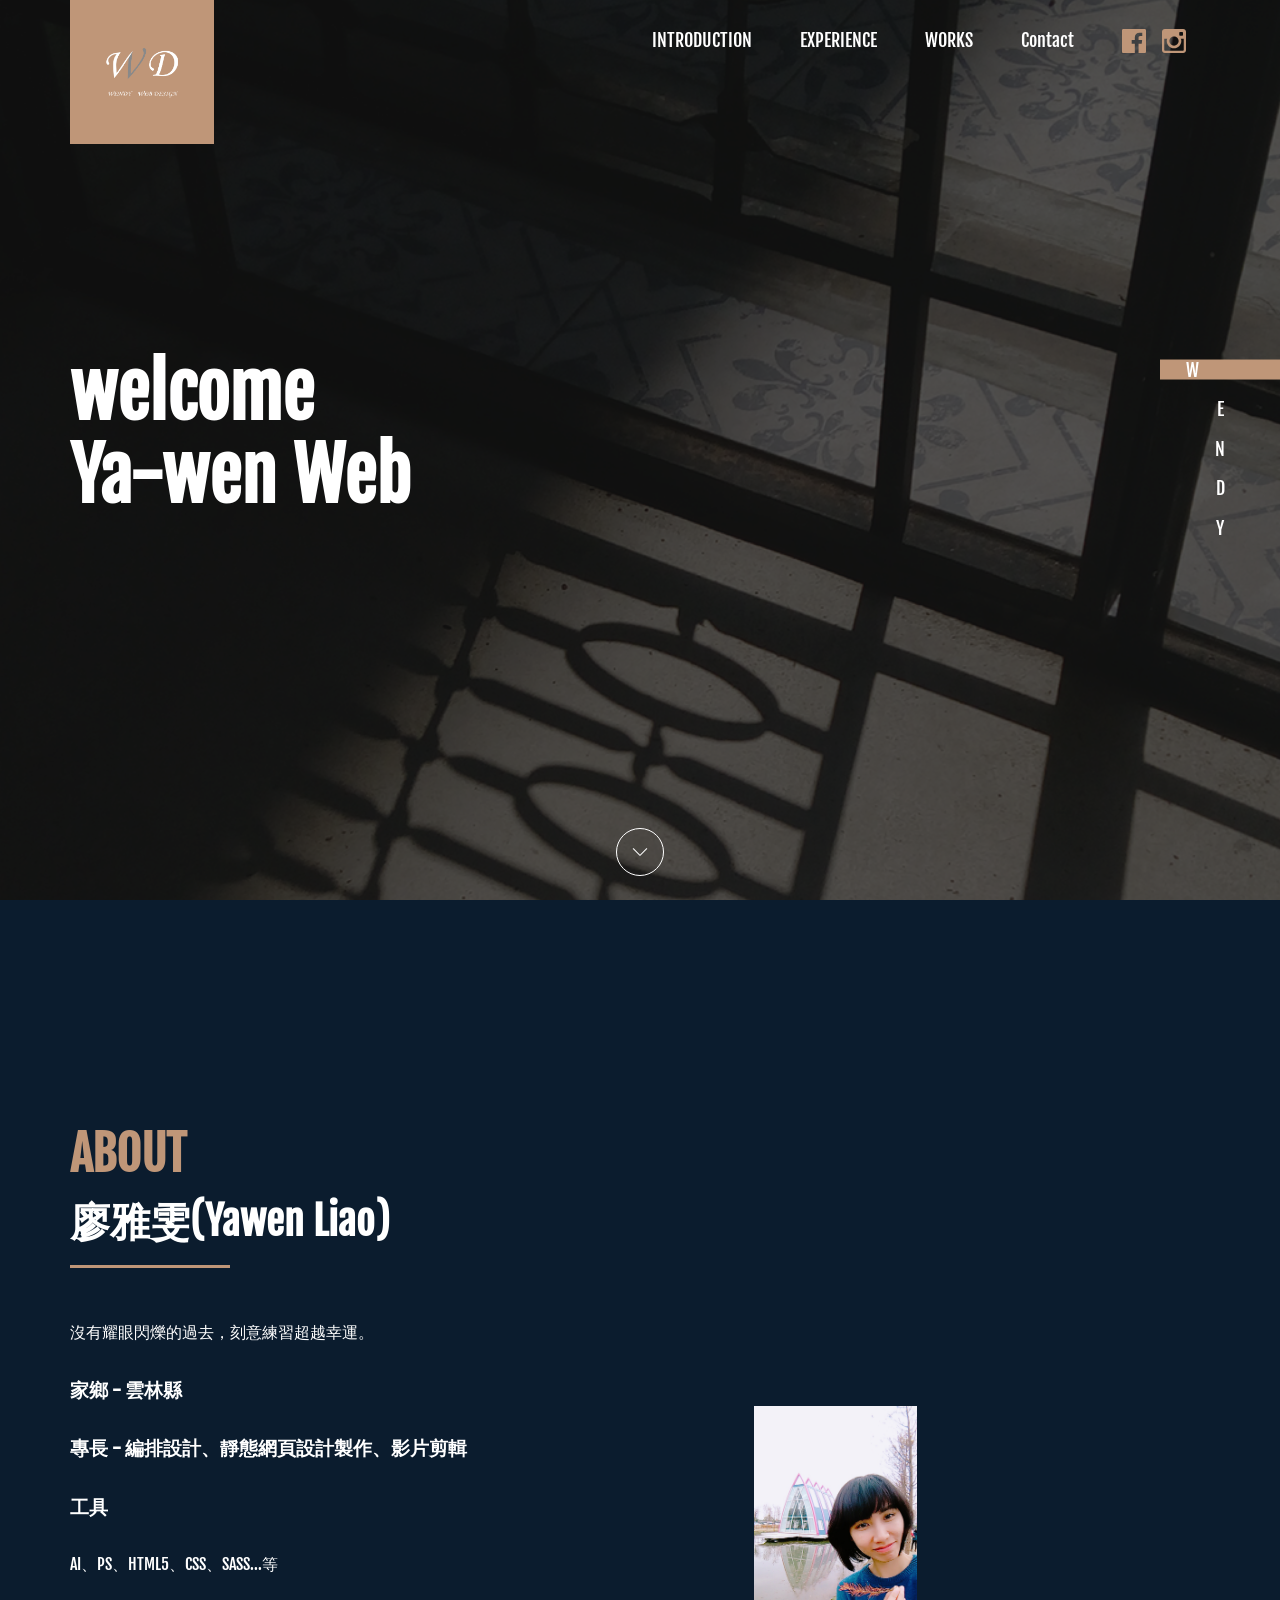
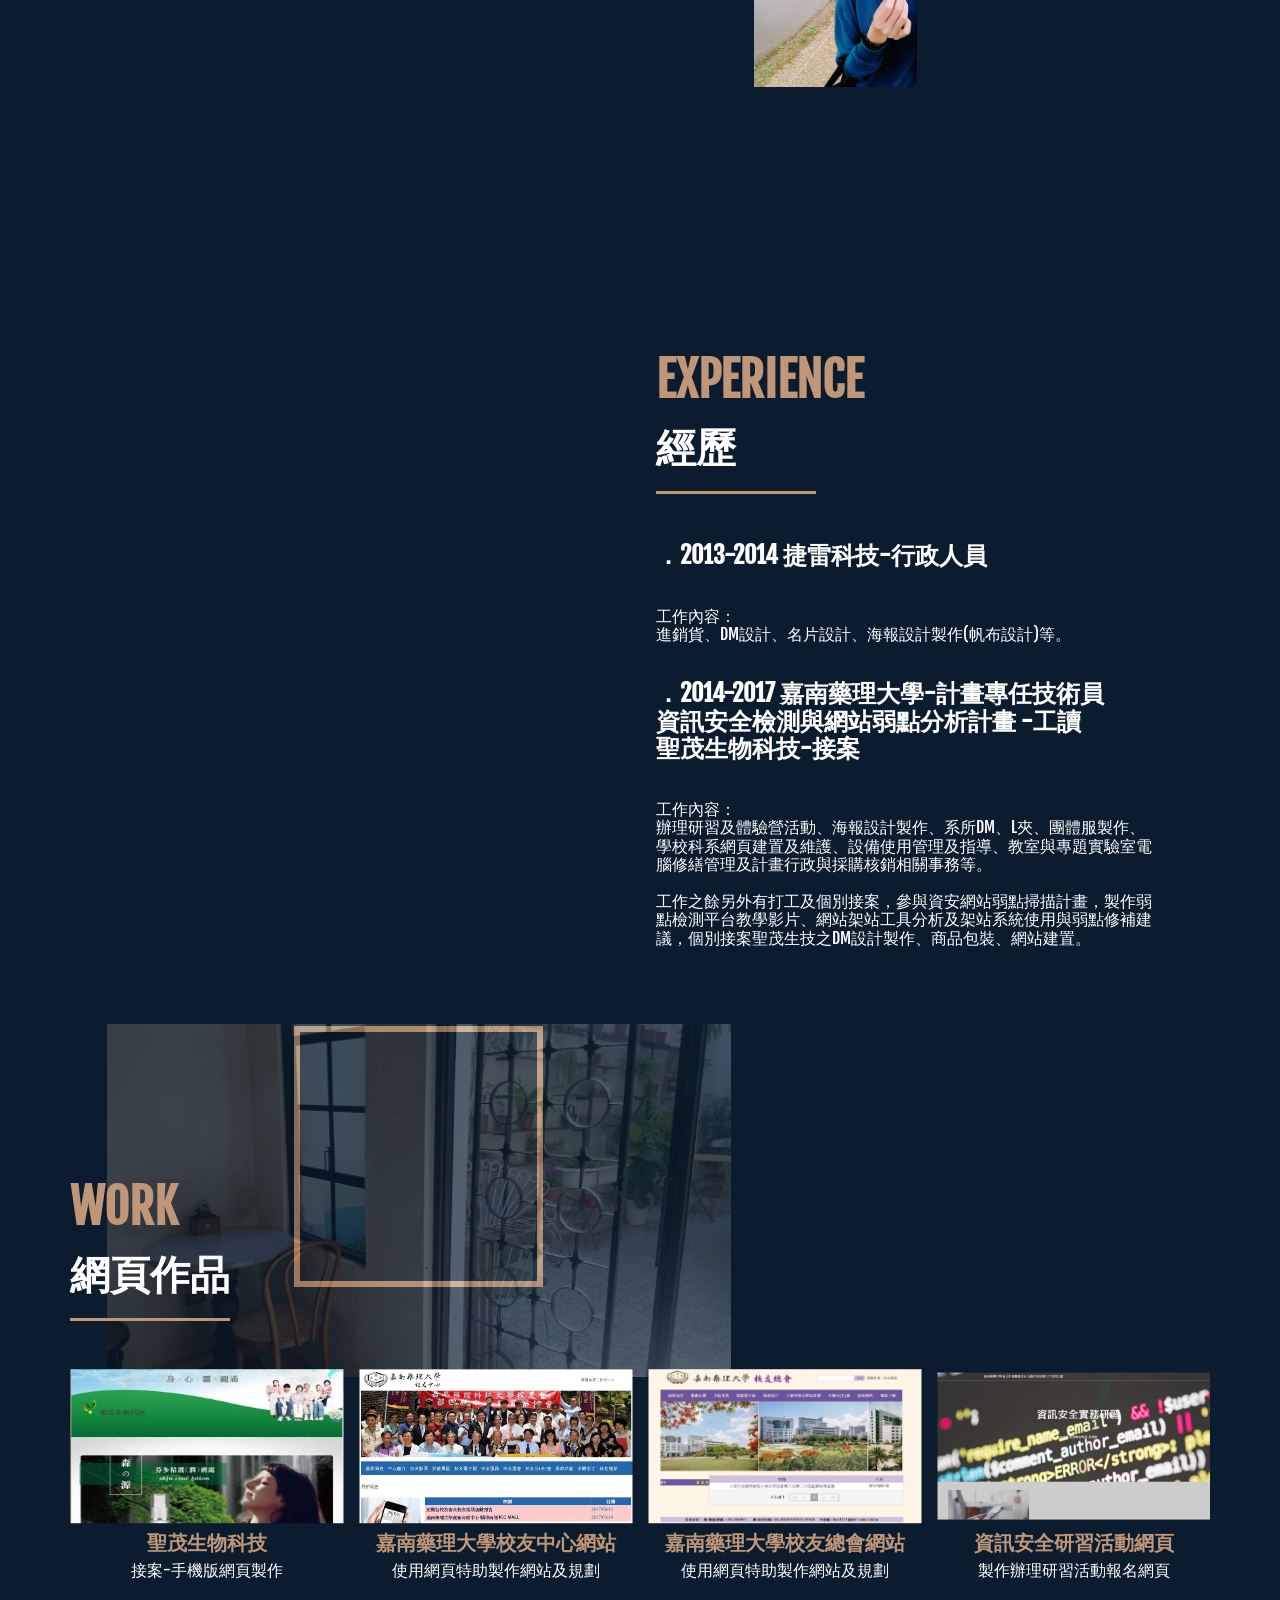
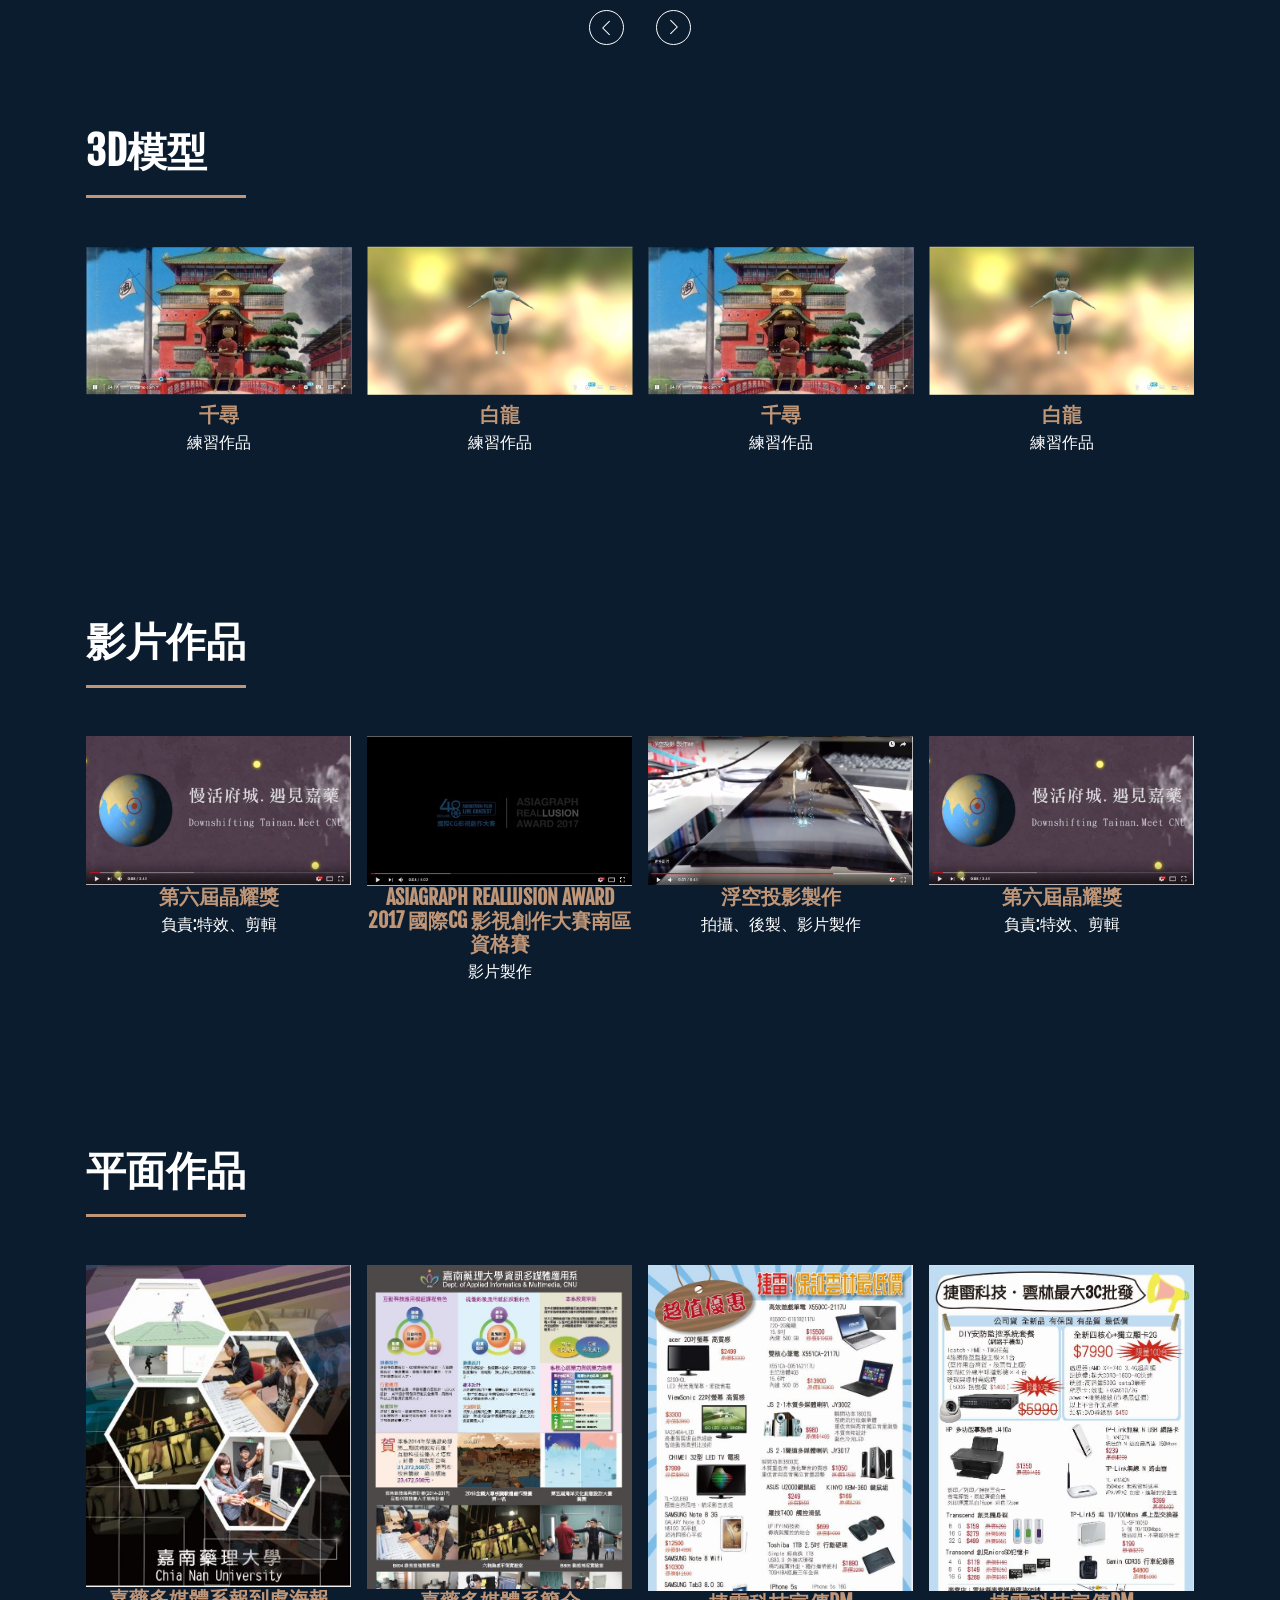
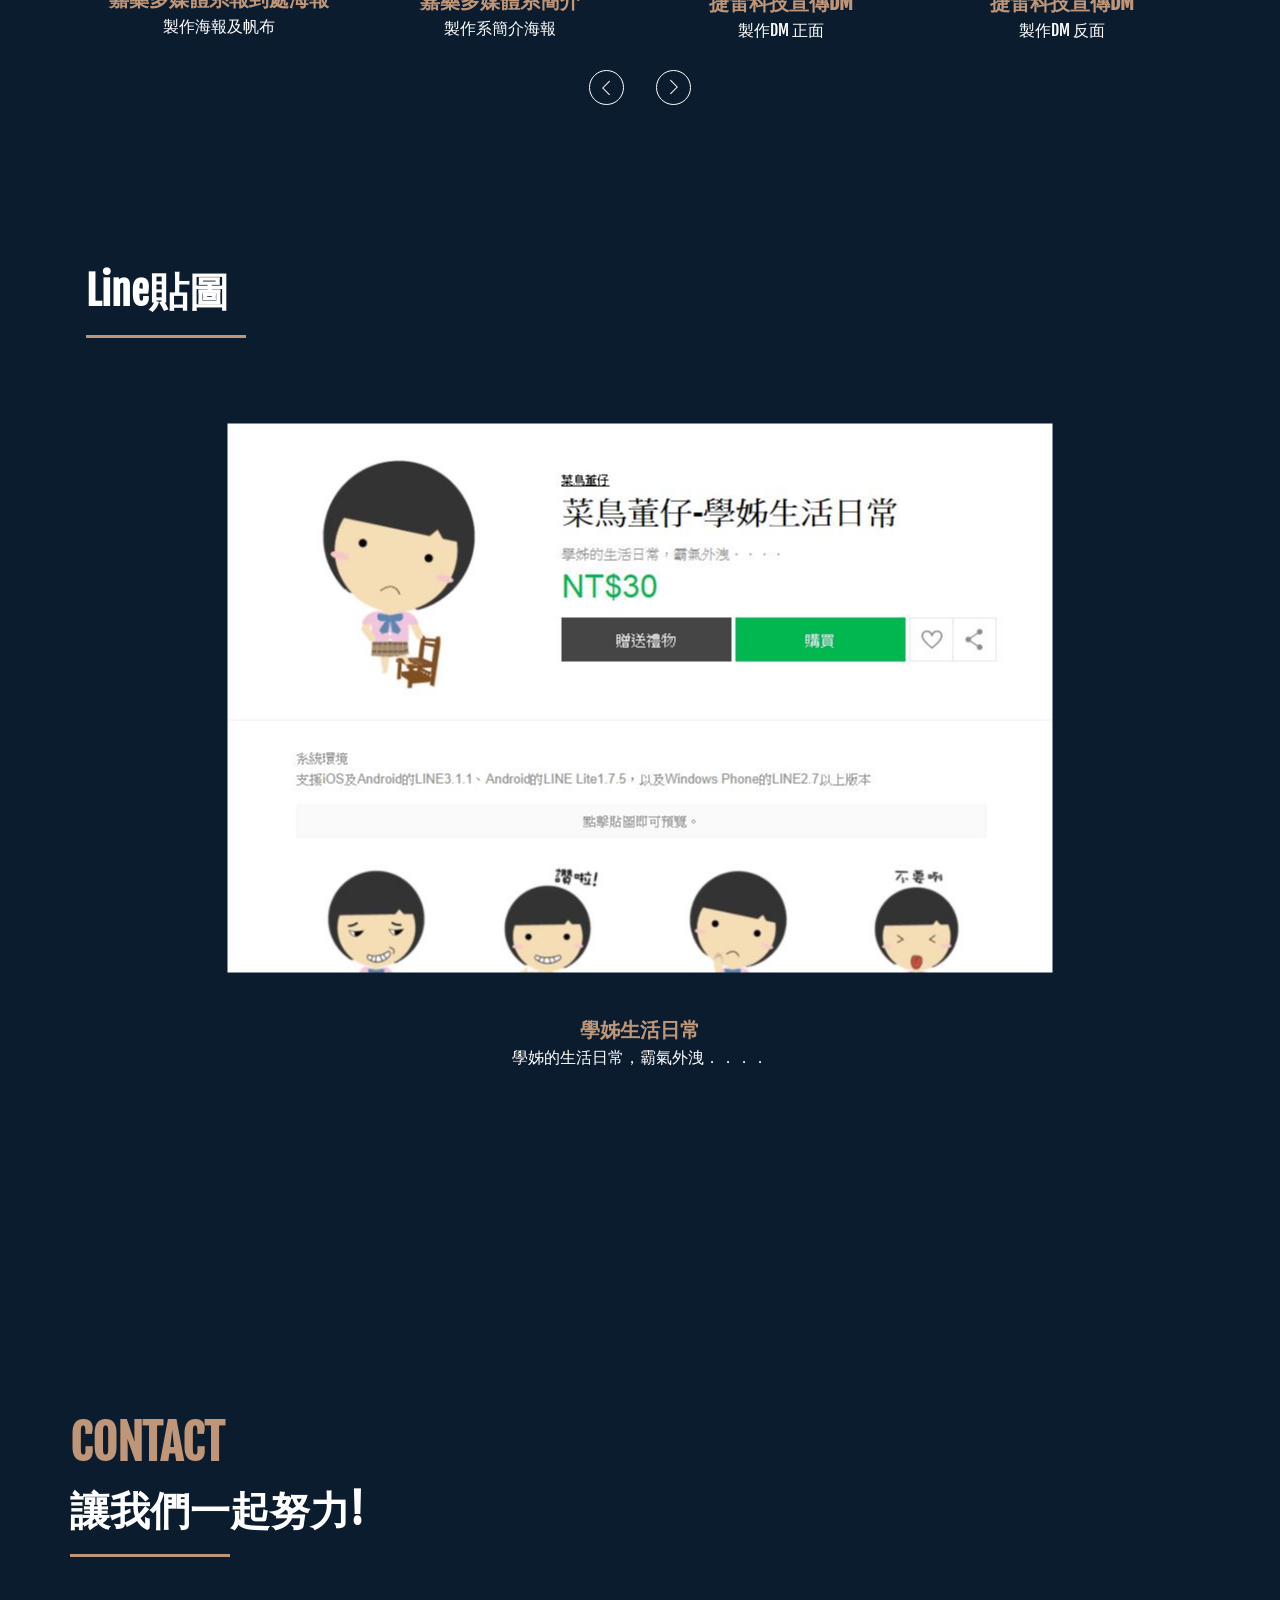
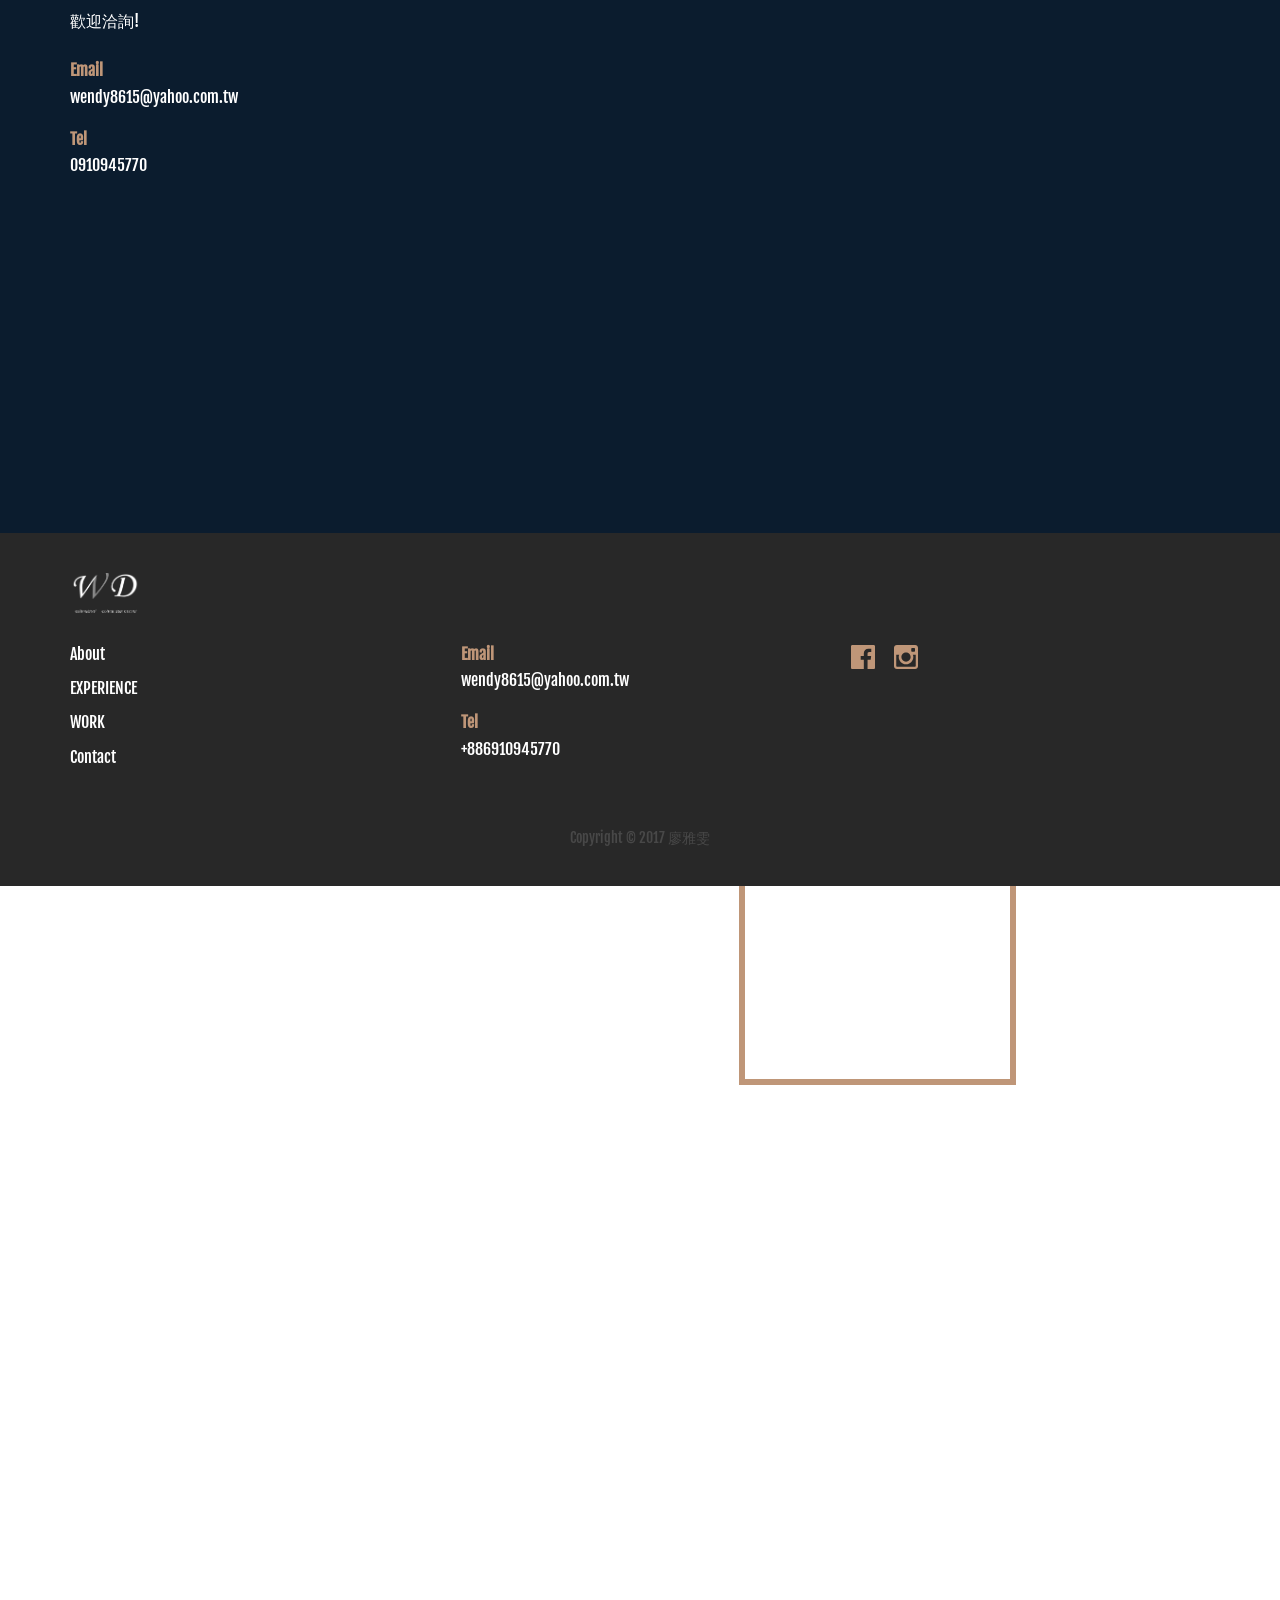
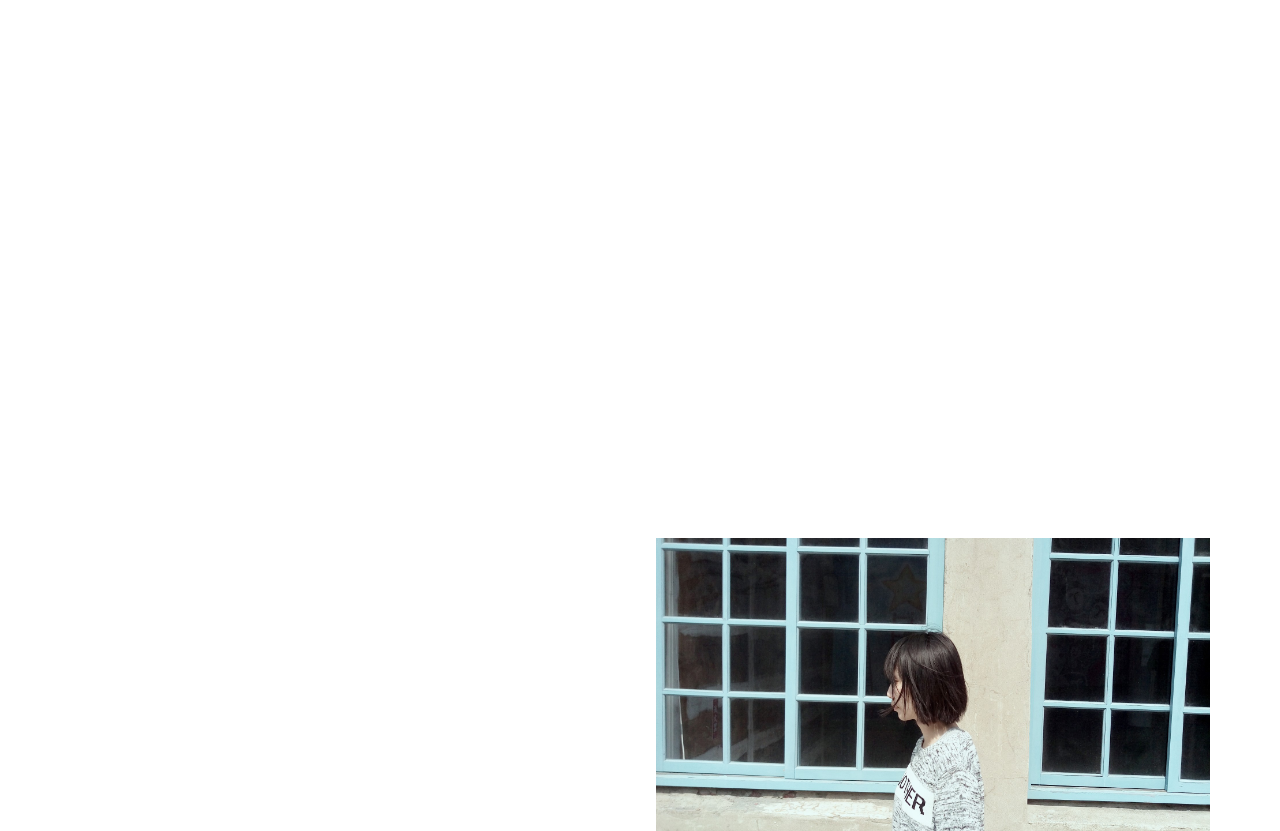
==== index.html @ ed06795f "index video update index video update" ====
<!DOCTYPE html>
<html lang="en">
<head>
	<title>廖雅雯 yawen liao WEB</title>
	<meta charset="UTF-8">
	
	<meta name="viewport" content="width=device-width,initial-scale=1.0">
	<link rel="stylesheet" href="css/reset.css">
	<link rel="stylesheet" href="css/layout.css">
	<link rel="stylesheet" href="css/jquery.fullpage.css">
	<link rel="stylesheet" href="css/OwlCarousel2-2.2.1/owl.carousel.css">
	<link rel="stylesheet" href="css/fancybox-master/jquery.fancybox.css">
	<link rel="stylesheet" href="css/style.css">
</head>
<body>
	<div class="wrapper">
	<!--Header-->
	<header class="header js-header">
		<div class="container">
			<div class="navbar navbar-collapse u-clearfix">
				<a href="#firstPage" class="navbar-logo u-clearfix"></a>
				<a href="#overlay" class="menu-toggle">
					<span></span>
					<span></span>
					<span></span>
				</a>
				<div id="overlay" class="nav navbar-nav popup-nav u-clearfix">
				<ul class="menu nav-menu">
					<li><a href="#secondPage" class="menu-item">INTRODUCTION</a></li>
					<li><a href="#thirdPage" class="menu-item">EXPERIENCE</a></li>
					<li><a href="#4thpage" class="menu-item">WORKS</a></li>
					<li><a href="#5thpage" class="menu-item">Contact</a></li>
				</ul>
				<div class="nav-icon-group">
					<a href="https://www.facebook.com/Designers1991/" class="icon-btn">
						<i class="icon icon-fb"></i>
					</a
					><a href="https://www.instagram.com/yawen.1991/" class="icon-btn">
						<i class="icon icon-ig"></i>
					</a>
				</div>
				<a href="#!"" class="popup-close">
					<span></span>
					<span></span>
				</a>
			</div>
		</div>
			
			
		</div>
	</header>
	<!--End Header-->
		<div id="fullpage">
		<!--hero-->
			<div class="section hero hero-bg-covered" data-anchor="firstPage">
				<div class="section-inner">
					<div class="container">
						<div class="rellax" data-rellax-speed="-4">
						<h1 class="heading">welcome<br>Ya-wen Web</h1>
					</div>
				</div>
			</div>
				
				<a href="#secondPage" class="scrolldown-btn"></a>
		</div>
		<!--End-->
		<!--about-->
			<div class="section" data-anchor="
			secondPage">
			<div class="section-inner">
				<div class="container">
					<div class="row">
						<div class="col-sm-5">
							<div class="info">
								<h2 class="info-title">ABOUT</h2>
								<h3 class="info-subtitle">廖雅雯(Yawen Liao)</h3>
								<p class="info-text">沒有耀眼閃爍的過去，刻意練習超越幸運。 <br><br>
								<h3>家鄉 - 雲林縣</h3>
								<br><br>


<h3>專長 - 編排設計、靜態網頁設計製作、影片剪輯</h3><br>
<br>

<h3>工具</h3><br><br>
AI、PS、HTML5、CSS、SASS...等						
</p>

							</div>

						</div>
						<div class="col-xs-5 col-xs-push-4 col-sm-2 col-sm-push-2">
							<div class="parallax-container parallax-container-about">
								<div class="frame">
									<div class="frame-inner rellax" data-rellax-speed="4">
										
									</div>
									
								</div>
							<img class="image rellax " data-rellax-speed="2" src="img/about.png" alt="">
							</div>
						</div>
					</div>
					
				</div>
			</div>
			</div>
		<!--End-->
		<!--service-->
			<div class="section" data-anchor="thirdPage">
			<div class="section-inner">
				<div class="container-fluid">
					<div class="row">
						<div class="col-sm-5 col-sm-push-6">
							<div class="info">
								<h2 class="info-title">EXPERIENCE</h2>
								<h2 class="info-subtitle">經歷</h2>
								<p class="info-text">
								<h2>．2013-2014 捷雷科技-行政人員</h2>
								<br>
								<br>
								工作內容：<br>
進銷貨、DM設計、名片設計、海報設計製作(帆布設計)等。
								<br>
								<br>
								<br>
								<h2>．2014-2017 嘉南藥理大學-計畫專任技術員<br>
資訊安全檢測與網站弱點分析計畫
-工讀<br>
聖茂生物科技-接案</h2>

<br>
<br>
工作內容：<br>
辦理研習及體驗營活動、海報設計製作、系所DM、L夾、團體服製作、學校科系網頁建置及維護、設備使用管理及指導、教室與專題實驗室電腦修繕管理及計畫行政與採購核銷相關事務等。<br>
<br>
工作之餘另外有打工及個別接案，參與資安網站弱點掃描計畫，製作弱點檢測平台教學影片、網站架站工具分析及架站系統使用與弱點修補建議，個別接案聖茂生技之DM設計製作、商品包裝、網站建置。
</p>
								
							</div>
						</div>
						<div class="col-sm-6 col-sm-pull-4">
							<div class="parallax-container parallax-container-service">
								<div class="frame">
								<div class="frame-inner rellax" data-rellax-speed="3">
									
								</div>
								</div>
							<img class="image rellax " data-rellax-speed="6" src="img/service.png" alt="">
							</div>
							
						</div>
					</div>
				</div>
			</div>
			</div>
			<!--End-->
			<!--WORK-->
			<div class="section" data-anchor="4thpage">
				<div class="section-inner">
					<div class="container">

						<div class="info">
							<h2 class="info-title">WORK</h2>
							<h3 class="info-subtitle">網頁作品</h3>
						</div>
						<div class="thumbnails owl-carousel">
							<div class="thumbnail">
								<a href="http://www.ztv.tw/">
								<div class="imgbox thumbnail-imgbox">
									<img class="image" src="img/shop001.png" alt="">
								</div>
								</a>
									<h5 class="thumbnail-title">聖茂生物科技</h5>
								
								
								<p class="thumbnail-text">接案-手機版網頁製作</p>
							</div>
							<div class="thumbnail">
								<a href="http://www.alumnicenter.cnu.edu.tw/">
								<div class="imgbox thumbnail-imgbox">
									<img class="image" src="img/shop002.png" alt="">
								</div>
								</a>
									<h5 class="thumbnail-title">嘉南藥理大學校友中心網站</h5>
								
								<p class="thumbnail-text">使用網頁特助製作網站及規劃</p>
							</div>
							<div class="thumbnail">
								<a href="http://www.cac.cnu.edu.tw/">
								<div class="imgbox thumbnail-imgbox">
									<img class="image" src="img/shop003.png" alt="">
								</div>
								</a>
									<h5 class="thumbnail-title">嘉南藥理大學校友總會網站</h5>
								
								<p class="thumbnail-text">使用網頁特助製作網站及規劃</p>
							</div>
							<div class="thumbnail">
								<a href="https://wendy8615.github.io/safety09/">
								<div class="imgbox thumbnail-imgbox">
									<img class="image" src="img/shop004.png" alt="">
								</div>
								</a>
									<h5 class="thumbnail-title">資訊安全研習活動網頁</h5>
								
								<p class="thumbnail-text">製作辦理研習活動報名網頁</p>
							</div>
							<div class="thumbnail">
								<a href="https://wendy8615.github.io/ebook/">
								<div class="imgbox thumbnail-imgbox">
									<img class="image" src="img/shop005.png" alt="">
								</div>
								</a>
									<h5 class="thumbnail-title">電子書研習活動網頁</h5>
								
								<p class="thumbnail-text">製作辦理研習活動報名網頁 </p>
							</div>
							<div class="thumbnail">
								<a href="ig.html">
								<div class="imgbox thumbnail-imgbox">
									<img class="image" src="img/shop006.png" alt="">
								</div>
								</a>
									<h5 class="thumbnail-title">使用CSS練習動畫效果</h5>
								
								<p class="thumbnail-text">看教學及練習CSS</p>
							</div>
							<div class="thumbnail">
								<a href="ewavs/index.html">
								<div class="imgbox thumbnail-imgbox">
									<img class="image" src="img/shop007.png" alt="">
								</div>
								</a>
									<h5 class="thumbnail-title">弱點平台網頁製作</h5>
								
								<p class="thumbnail-text">未使用</p>
							</div>
							<div class="thumbnail">
								<a href="m.html">
								<div class="imgbox thumbnail-imgbox">
									<img class="image" src="img/shop008.png" alt="">
								</div>
								</a>
									<h5 class="thumbnail-title">使用CSS練習動畫效果-摩天輪</h5>
								
								<p class="thumbnail-text">使用CSS練習網頁特效</p>
							</div>
							<div class="thumbnail">
								<a href="Beer.html">
								<div class="imgbox thumbnail-imgbox">
									<img class="image" src="img/shop009.png" alt="">
								</div>
								</a>
									<h5 class="thumbnail-title">使用CSS練習動畫效果-Beer</h5>
								
								<p class="thumbnail-text">使用CSS練習網頁特效</p>
							</div>
						</div>
        			
    	
        <!-- 3D- -->
        		<div class="section-inner">
					<div class="container">

						<div class="info">
							
							<h3 class="info-subtitle">3D模型</h3>
						</div>
						<div class="thumbnails owl-carousel">
							<div class="thumbnail">
								<a data-fancybox data-type="iframe" class="fancybox" href="https://sketchfab.com/models/06f7ac7bbe6541639fe05b90c03ef468/embed">
								<div class="imgbox thumbnail-imgbox">
									<img class="image" src="img/3d001.png" alt="">
								</div>
								</a>
									<h5 class="thumbnail-title">千尋</h5>
								
								
								<p class="thumbnail-text">練習作品</p>
							</div>
							<div class="thumbnail">
								<a data-fancybox data-type="iframe" class="fancybox" href="https://sketchfab.com/models/a080383955aa40cea83f3c70e932a242/embed">
								<div class="imgbox thumbnail-imgbox">
									<img class="image" src="img/3d002.png" alt="">
								</div>
								</a>
									<h5 class="thumbnail-title">白龍</h5>
								
								<p class="thumbnail-text">練習作品</p>
							</div>
							
	
						</div>
       
	        		</div>	
	        	</div>
        	<!-- 影片作品- -->
        		<div class="section-inner">
					<div class="container">

						<div class="info">
							
							<h3 class="info-subtitle">影片作品</h3>
						</div>
						<div class="thumbnails owl-carousel">
							<div class="thumbnail">
								
								<a data-fancybox data-type="iframe" class="fancybox" href="https://www.youtube.com/embed/nZk66R0YNC4">
									<img class="image" src="img/video001.png" alt="">
								</a>
									<h5 class="thumbnail-title">第六屆晶耀獎</h5>
								
								
								<p class="thumbnail-text">負責:特效、剪輯
								</p>
							</div>
							<div class="thumbnail">
								<a data-fancybox data-type="iframe" class="fancybox" href="https://www.youtube.com/embed/mDqLO9n1PLo">
									<img class="image" src="img/video002.png" alt="">
								</a>
									
								<h5 class="thumbnail-title">ASIAGRAPH REALLUSION AWARD 2017 國際CG 影視創作大賽南區資格賽</h5>
								
								
								<p class="thumbnail-text">影片製作
								</p>
							</div>
							<div class="thumbnail">
								<a data-fancybox data-type="iframe" class="fancybox" href="https://www.youtube.com/embed/WygZWryopqE">
									<img class="image" src="img/video003.png" alt="">
								</a>
									
								<h5 class="thumbnail-title">浮空投影製作</h5>
								
								
								<p class="thumbnail-text">拍攝、後製、影片製作
								</p>
							</div>
	
						</div>
       
        			</div>	
        		</div>
        	<!--平面作品-->
        	<div class="section-inner">
					<div class="container">

						<div class="info">
							
							<h3 class="info-subtitle">平面作品</h3>
						</div>
						<div class="thumbnails owl-carousel">
							<div class="thumbnail">
								<a href="img/DS/面試.jpg" data-fancybox="group1" class="gallery__item">
									<img class="image" src="img/DS/面試s.jpg" alt="">
								</a>
									<h5 class="thumbnail-title">嘉藥多媒體系報到處海報</h5>
								
								
								<p class="thumbnail-text">製作海報及帆布</p>
							</div>
							<div class="thumbnail">
								<a href="img/DS/系簡介.jpg" data-fancybox="group1" class="gallery__item">
									<img class="image" src="img/DS/post2D.jpg" alt="">
								</a>
									<h5 class="thumbnail-title">嘉藥多媒體系簡介</h5>
								
								
								<p class="thumbnail-text">製作系簡介海報</p>
							</div>
							<div class="thumbnail">
								<a href="img/DS/dm_0_Frame-01-01-01-01-01-01-01.jpg" data-fancybox="group1" class="gallery__item">
									<img class="image" src="img/DS/jldm1.jpg" alt="">
								</a>
									<h5 class="thumbnail-title">捷雷科技宣傳DM</h5>
								
								
								<p class="thumbnail-text">製作DM 正面</p>
							</div>
							<div class="thumbnail">
								<a href="img/DS/dm_b_Frame222-01-01-01.jpg" data-fancybox="group1" class="gallery__item">
									<img class="image" src="img/DS/jldm2.jpg" alt="">
								</a>
									<h5 class="thumbnail-title">捷雷科技宣傳DM</h5>
								
								
								<p class="thumbnail-text">製作DM 反面</p>
							</div>
							<div class="thumbnail">
								<a href="img/DS/平面2D.jpg" data-fancybox="group1" class="gallery__item">
									<img class="image" src="img/DS/平面.jpg" alt="">
								</a>
									<h5 class="thumbnail-title">台南在嘉藥</h5>
								
								
								<p class="thumbnail-text">製作海報</p>
							</div>
							
						</div>
        
        			</div>	
        	</div>
        	<!--line貼圖-->
        	<div class="section-inner">
					<div class="container">

						<div class="info">
							
							<h3 class="info-subtitle">Line貼圖</h3>
						</div>
						<div class="thumbnail">
								<a href="https://store.line.me/stickershop/product/1571921/zh-Hant">
								<div class="imgbox thumbnail-imgbox">
									<img class="image" src="img/line001.jpg" alt="" >
								</div>
								</a>
									<h5 class="thumbnail-title">學姊生活日常</h5>
								
								<p class="thumbnail-text">學姊的生活日常，霸氣外洩．．．．</p>
						</div>
						
					</div>		
        	</div>
        </div>
        </div>	
        </div>
		<!--End-->
		<!--contact-->
			<div class="section" data-anchor="5thpage">
			<div class="section-inner">
				<div class="container">
					<div class="row">
						<div class="col-sm-6">
							<div class="info">
							<h2 class="info-title">CONTACT</h2>
							<h3 class="info-subtitle">讓我們一起努力!</h3>
							<p class="info-text">
								歡迎洽詢!
							</p>

							</div>
							<div class="contact">
								<div class="contact-item">
									<h5 class="contact-label">Email</h5>
									<a href="#" class="contact-link">wendy8615@yahoo.com.tw</a>
								</div>
								<div class="contact-item">
									<h5 class="contact-label">Tel</h5>
									<a href="#" class="contact-link">0910945770</a>
								</div>
								
							</div>
						
						</div>
						<div class="col-sm-6">
							<div class="parallax-container parallax-container-contact">
								<div class="frame">
								<div class="frame-inner rellax" data-rellax-speed="2">
									
								</div>
								</div>
							<img class="image rellax " data-rellax-speed="7" src="img/contact.png" alt="" >
							</div>
						</div>
					</div>
				</div>
			</div>

			</div>
		<!--End-->
		<!--footer-->
		<div class="section fp-auto-height">
			<div class="footer">
				<div class="container">
					<a href="#" class="footer-logo"></a>
					<div class="row">
						<div class="col-xs-6 col-sm-4">
							<ul class="list">
								<li><a href="#secondPage" class="list-link">About</a></li>
								<li><a href="#thirdPage" class="list-link">EXPERIENCE</a></li>
								<li><a href="#4thpage" class="list-link">WORK</a></li>
								<li><a href="#5thpage" class="list-link">Contact</a></li>
							</ul>
						</div>
						
						<div class="col-xs-6 col-sm-4">
						<div class="contact">
							<div class="contact-item">
								<h5 class="contact-label">Email</h5>
								<a href="#" class="contact-link">wendy8615@yahoo.com.tw</a>
							</div>
							
							<div class="contact-item">
								<h5 class="contact-label">Tel</h5>
								<a href="#" class="contact-link">+886910945770</a>
							</div>
						</div>
						</div>
						<div class="col-xs-12 col-sm-4">
							<div class="footer-icon-group">
								<a href="https://www.facebook.com/Designers1991/" class="icon-btn">
									<i class="icon icon-fb"></i>
								</a>
								<a href="https://www.instagram.com/yawen.1991/" class="icon-btn">
									<i class="icon icon-ig"></i>
								</a>
							</div>
						</div>
					</div>
					<div class="copyright">
						<p>Copyright © 2017 廖雅雯 </p>
					</div>
				</div>
			</div>
		</div>
		


		</div>
		<ul id="js-menu" class="side-nav">
			<li data-menuanchor="firstPage" class="active"><a class="side-nav-item" href="#firstPage"><span>W</span></a></li>
			<li data-menuanchor="secondPage"><a class="side-nav-item" href="#secondPage"><span>E</span></a></li>
			<li data-menuanchor="thirdPage"><a class="side-nav-item" href="#thirdPage"><span>N</span></a></li>
			<li data-menuanchor="4thpage"><a class="side-nav-item" href="#4thpage"><span>D</span></a></li>
			<li data-menuanchor="5thpage"><a class="side-nav-item" href="#5thpage"><span>Y</span></a></li>
		</ul>
	</div>
	<!--JS-->
	<script src="https://code.jquery.com/jquery-3.2.1.min.js"></script>
	<script src="js/jquery.fullpage.min.js"></script>
	<script src="js/rellax.min.js"></script>
	<script src="js/owl.carousel.min.js"></script>
	<script src="js/jquery.fancybox.min.js"></script>
	<script src="js/custom.js"></script>
	<!-- Global site tag (gtag.js) - Google Analytics -->
<script async src="https://www.googletagmanager.com/gtag/js?id=UA-103167431-2"></script>
<script>
  window.dataLayer = window.dataLayer || [];
  function gtag(){dataLayer.push(arguments);}
  gtag('js', new Date());

  gtag('config', 'UA-103167431-2');
</script>

</body>
</html>
---- css/layout.css ----
/*-------------------------*/
/* $Grid 
---------------------------*/
/*!
 * Bootstrap v3.3.7 (http://getbootstrap.com)
 * Copyright 2011-2016 Twitter, Inc.
 * Licensed under MIT (https://github.com/twbs/bootstrap/blob/master/LICENSE)
 */
.container {
  margin-right: auto;
  margin-left: auto;
  padding-left: 16px;
  padding-right: 16px;
  max-width: 1172px;
}
.container-fluid {
  margin-right: auto;
  margin-left: auto;
  padding-left: 16px;
  padding-right: 16px;
}
.row {
  margin-left: -16px;
  margin-right: -16px;
}
.col-xs-1, .col-sm-1, .col-md-1, .col-lg-1, .col-xs-2, .col-sm-2, .col-md-2, .col-lg-2, .col-xs-3, .col-sm-3, .col-md-3, .col-lg-3, .col-xs-4, .col-sm-4, .col-md-4, .col-lg-4, .col-xs-5, .col-sm-5, .col-md-5, .col-lg-5, .col-xs-6, .col-sm-6, .col-md-6, .col-lg-6, .col-xs-7, .col-sm-7, .col-md-7, .col-lg-7, .col-xs-8, .col-sm-8, .col-md-8, .col-lg-8, .col-xs-9, .col-sm-9, .col-md-9, .col-lg-9, .col-xs-10, .col-sm-10, .col-md-10, .col-lg-10, .col-xs-11, .col-sm-11, .col-md-11, .col-lg-11, .col-xs-12, .col-sm-12, .col-md-12, .col-lg-12 {
  position: relative;
  min-height: 1px;
  padding-left: 16px;
  padding-right: 16px;
}
.col-xs-1, .col-xs-2, .col-xs-3, .col-xs-4, .col-xs-5, .col-xs-6, .col-xs-7, .col-xs-8, .col-xs-9, .col-xs-10, .col-xs-11, .col-xs-12 {
  float: left;
}
.col-xs-12 {
  width: 100%;
}
.col-xs-11 {
  width: 91.66666667%;
}
.col-xs-10 {
  width: 83.33333333%;
}
.col-xs-9 {
  width: 75%;
}
.col-xs-8 {
  width: 66.66666667%;
}
.col-xs-7 {
  width: 58.33333333%;
}
.col-xs-6 {
  width: 50%;
}
.col-xs-5 {
  width: 41.66666667%;
}
.col-xs-4 {
  width: 33.33333333%;
}
.col-xs-3 {
  width: 25%;
}
.col-xs-2 {
  width: 16.66666667%;
}
.col-xs-1 {
  width: 8.33333333%;
}
.col-xs-pull-12 {
  right: 100%;
}
.col-xs-pull-11 {
  right: 91.66666667%;
}
.col-xs-pull-10 {
  right: 83.33333333%;
}
.col-xs-pull-9 {
  right: 75%;
}
.col-xs-pull-8 {
  right: 66.66666667%;
}
.col-xs-pull-7 {
  right: 58.33333333%;
}
.col-xs-pull-6 {
  right: 50%;
}
.col-xs-pull-5 {
  right: 41.66666667%;
}
.col-xs-pull-4 {
  right: 33.33333333%;
}
.col-xs-pull-3 {
  right: 25%;
}
.col-xs-pull-2 {
  right: 16.66666667%;
}
.col-xs-pull-1 {
  right: 8.33333333%;
}
.col-xs-pull-0 {
  right: auto;
}
.col-xs-push-12 {
  left: 100%;
}
.col-xs-push-11 {
  left: 91.66666667%;
}
.col-xs-push-10 {
  left: 83.33333333%;
}
.col-xs-push-9 {
  left: 75%;
}
.col-xs-push-8 {
  left: 66.66666667%;
}
.col-xs-push-7 {
  left: 58.33333333%;
}
.col-xs-push-6 {
  left: 50%;
}
.col-xs-push-5 {
  left: 41.66666667%;
}
.col-xs-push-4 {
  left: 33.33333333%;
}
.col-xs-push-3 {
  left: 25%;
}
.col-xs-push-2 {
  left: 16.66666667%;
}
.col-xs-push-1 {
  left: 8.33333333%;
}
.col-xs-push-0 {
  left: auto;
}
.col-xs-offset-12 {
  margin-left: 100%;
}
.col-xs-offset-11 {
  margin-left: 91.66666667%;
}
.col-xs-offset-10 {
  margin-left: 83.33333333%;
}
.col-xs-offset-9 {
  margin-left: 75%;
}
.col-xs-offset-8 {
  margin-left: 66.66666667%;
}
.col-xs-offset-7 {
  margin-left: 58.33333333%;
}
.col-xs-offset-6 {
  margin-left: 50%;
}
.col-xs-offset-5 {
  margin-left: 41.66666667%;
}
.col-xs-offset-4 {
  margin-left: 33.33333333%;
}
.col-xs-offset-3 {
  margin-left: 25%;
}
.col-xs-offset-2 {
  margin-left: 16.66666667%;
}
.col-xs-offset-1 {
  margin-left: 8.33333333%;
}
.col-xs-offset-0 {
  margin-left: 0%;
}
@media (min-width: 768px) {
  .col-sm-1, .col-sm-2, .col-sm-3, .col-sm-4, .col-sm-5, .col-sm-6, .col-sm-7, .col-sm-8, .col-sm-9, .col-sm-10, .col-sm-11, .col-sm-12 {
    float: left;
  }
  .col-sm-12 {
    width: 100%;
  }
  .col-sm-11 {
    width: 91.66666667%;
  }
  .col-sm-10 {
    width: 83.33333333%;
  }
  .col-sm-9 {
    width: 75%;
  }
  .col-sm-8 {
    width: 66.66666667%;
  }
  .col-sm-7 {
    width: 58.33333333%;
  }
  .col-sm-6 {
    width: 50%;
  }
  .col-sm-5 {
    width: 41.66666667%;
  }
  .col-sm-4 {
    width: 33.33333333%;
  }
  .col-sm-3 {
    width: 25%;
  }
  .col-sm-2 {
    width: 16.66666667%;
  }
  .col-sm-1 {
    width: 8.33333333%;
  }
  .col-sm-pull-12 {
    right: 100%;
  }
  .col-sm-pull-11 {
    right: 91.66666667%;
  }
  .col-sm-pull-10 {
    right: 83.33333333%;
  }
  .col-sm-pull-9 {
    right: 75%;
  }
  .col-sm-pull-8 {
    right: 66.66666667%;
  }
  .col-sm-pull-7 {
    right: 58.33333333%;
  }
  .col-sm-pull-6 {
    right: 50%;
  }
  .col-sm-pull-5 {
    right: 41.66666667%;
  }
  .col-sm-pull-4 {
    right: 33.33333333%;
  }
  .col-sm-pull-3 {
    right: 25%;
  }
  .col-sm-pull-2 {
    right: 16.66666667%;
  }
  .col-sm-pull-1 {
    right: 8.33333333%;
  }
  .col-sm-pull-0 {
    right: auto;
  }
  .col-sm-push-12 {
    left: 100%;
  }
  .col-sm-push-11 {
    left: 91.66666667%;
  }
  .col-sm-push-10 {
    left: 83.33333333%;
  }
  .col-sm-push-9 {
    left: 75%;
  }
  .col-sm-push-8 {
    left: 66.66666667%;
  }
  .col-sm-push-7 {
    left: 58.33333333%;
  }
  .col-sm-push-6 {
    left: 50%;
  }
  .col-sm-push-5 {
    left: 41.66666667%;
  }
  .col-sm-push-4 {
    left: 33.33333333%;
  }
  .col-sm-push-3 {
    left: 25%;
  }
  .col-sm-push-2 {
    left: 16.66666667%;
  }
  .col-sm-push-1 {
    left: 8.33333333%;
  }
  .col-sm-push-0 {
    left: auto;
  }
  .col-sm-offset-12 {
    margin-left: 100%;
  }
  .col-sm-offset-11 {
    margin-left: 91.66666667%;
  }
  .col-sm-offset-10 {
    margin-left: 83.33333333%;
  }
  .col-sm-offset-9 {
    margin-left: 75%;
  }
  .col-sm-offset-8 {
    margin-left: 66.66666667%;
  }
  .col-sm-offset-7 {
    margin-left: 58.33333333%;
  }
  .col-sm-offset-6 {
    margin-left: 50%;
  }
  .col-sm-offset-5 {
    margin-left: 41.66666667%;
  }
  .col-sm-offset-4 {
    margin-left: 33.33333333%;
  }
  .col-sm-offset-3 {
    margin-left: 25%;
  }
  .col-sm-offset-2 {
    margin-left: 16.66666667%;
  }
  .col-sm-offset-1 {
    margin-left: 8.33333333%;
  }
  .col-sm-offset-0 {
    margin-left: 0%;
  }
}
@media (min-width: 992px) {
  .col-md-1, .col-md-2, .col-md-3, .col-md-4, .col-md-5, .col-md-6, .col-md-7, .col-md-8, .col-md-9, .col-md-10, .col-md-11, .col-md-12 {
    float: left;
  }
  .col-md-12 {
    width: 100%;
  }
  .col-md-11 {
    width: 91.66666667%;
  }
  .col-md-10 {
    width: 83.33333333%;
  }
  .col-md-9 {
    width: 75%;
  }
  .col-md-8 {
    width: 66.66666667%;
  }
  .col-md-7 {
    width: 58.33333333%;
  }
  .col-md-6 {
    width: 50%;
  }
  .col-md-5 {
    width: 41.66666667%;
  }
  .col-md-4 {
    width: 33.33333333%;
  }
  .col-md-3 {
    width: 25%;
  }
  .col-md-2 {
    width: 16.66666667%;
  }
  .col-md-1 {
    width: 8.33333333%;
  }
  .col-md-pull-12 {
    right: 100%;
  }
  .col-md-pull-11 {
    right: 91.66666667%;
  }
  .col-md-pull-10 {
    right: 83.33333333%;
  }
  .col-md-pull-9 {
    right: 75%;
  }
  .col-md-pull-8 {
    right: 66.66666667%;
  }
  .col-md-pull-7 {
    right: 58.33333333%;
  }
  .col-md-pull-6 {
    right: 50%;
  }
  .col-md-pull-5 {
    right: 41.66666667%;
  }
  .col-md-pull-4 {
    right: 33.33333333%;
  }
  .col-md-pull-3 {
    right: 25%;
  }
  .col-md-pull-2 {
    right: 16.66666667%;
  }
  .col-md-pull-1 {
    right: 8.33333333%;
  }
  .col-md-pull-0 {
    right: auto;
  }
  .col-md-push-12 {
    left: 100%;
  }
  .col-md-push-11 {
    left: 91.66666667%;
  }
  .col-md-push-10 {
    left: 83.33333333%;
  }
  .col-md-push-9 {
    left: 75%;
  }
  .col-md-push-8 {
    left: 66.66666667%;
  }
  .col-md-push-7 {
    left: 58.33333333%;
  }
  .col-md-push-6 {
    left: 50%;
  }
  .col-md-push-5 {
    left: 41.66666667%;
  }
  .col-md-push-4 {
    left: 33.33333333%;
  }
  .col-md-push-3 {
    left: 25%;
  }
  .col-md-push-2 {
    left: 16.66666667%;
  }
  .col-md-push-1 {
    left: 8.33333333%;
  }
  .col-md-push-0 {
    left: auto;
  }
  .col-md-offset-12 {
    margin-left: 100%;
  }
  .col-md-offset-11 {
    margin-left: 91.66666667%;
  }
  .col-md-offset-10 {
    margin-left: 83.33333333%;
  }
  .col-md-offset-9 {
    margin-left: 75%;
  }
  .col-md-offset-8 {
    margin-left: 66.66666667%;
  }
  .col-md-offset-7 {
    margin-left: 58.33333333%;
  }
  .col-md-offset-6 {
    margin-left: 50%;
  }
  .col-md-offset-5 {
    margin-left: 41.66666667%;
  }
  .col-md-offset-4 {
    margin-left: 33.33333333%;
  }
  .col-md-offset-3 {
    margin-left: 25%;
  }
  .col-md-offset-2 {
    margin-left: 16.66666667%;
  }
  .col-md-offset-1 {
    margin-left: 8.33333333%;
  }
  .col-md-offset-0 {
    margin-left: 0%;
  }
}
@media (min-width: 1200px) {
  .col-lg-1, .col-lg-2, .col-lg-3, .col-lg-4, .col-lg-5, .col-lg-6, .col-lg-7, .col-lg-8, .col-lg-9, .col-lg-10, .col-lg-11, .col-lg-12 {
    float: left;
  }
  .col-lg-12 {
    width: 100%;
  }
  .col-lg-11 {
    width: 91.66666667%;
  }
  .col-lg-10 {
    width: 83.33333333%;
  }
  .col-lg-9 {
    width: 75%;
  }
  .col-lg-8 {
    width: 66.66666667%;
  }
  .col-lg-7 {
    width: 58.33333333%;
  }
  .col-lg-6 {
    width: 50%;
  }
  .col-lg-5 {
    width: 41.66666667%;
  }
  .col-lg-4 {
    width: 33.33333333%;
  }
  .col-lg-3 {
    width: 25%;
  }
  .col-lg-2 {
    width: 16.66666667%;
  }
  .col-lg-1 {
    width: 8.33333333%;
  }
  .col-lg-pull-12 {
    right: 100%;
  }
  .col-lg-pull-11 {
    right: 91.66666667%;
  }
  .col-lg-pull-10 {
    right: 83.33333333%;
  }
  .col-lg-pull-9 {
    right: 75%;
  }
  .col-lg-pull-8 {
    right: 66.66666667%;
  }
  .col-lg-pull-7 {
    right: 58.33333333%;
  }
  .col-lg-pull-6 {
    right: 50%;
  }
  .col-lg-pull-5 {
    right: 41.66666667%;
  }
  .col-lg-pull-4 {
    right: 33.33333333%;
  }
  .col-lg-pull-3 {
    right: 25%;
  }
  .col-lg-pull-2 {
    right: 16.66666667%;
  }
  .col-lg-pull-1 {
    right: 8.33333333%;
  }
  .col-lg-pull-0 {
    right: auto;
  }
  .col-lg-push-12 {
    left: 100%;
  }
  .col-lg-push-11 {
    left: 91.66666667%;
  }
  .col-lg-push-10 {
    left: 83.33333333%;
  }
  .col-lg-push-9 {
    left: 75%;
  }
  .col-lg-push-8 {
    left: 66.66666667%;
  }
  .col-lg-push-7 {
    left: 58.33333333%;
  }
  .col-lg-push-6 {
    left: 50%;
  }
  .col-lg-push-5 {
    left: 41.66666667%;
  }
  .col-lg-push-4 {
    left: 33.33333333%;
  }
  .col-lg-push-3 {
    left: 25%;
  }
  .col-lg-push-2 {
    left: 16.66666667%;
  }
  .col-lg-push-1 {
    left: 8.33333333%;
  }
  .col-lg-push-0 {
    left: auto;
  }
  .col-lg-offset-12 {
    margin-left: 100%;
  }
  .col-lg-offset-11 {
    margin-left: 91.66666667%;
  }
  .col-lg-offset-10 {
    margin-left: 83.33333333%;
  }
  .col-lg-offset-9 {
    margin-left: 75%;
  }
  .col-lg-offset-8 {
    margin-left: 66.66666667%;
  }
  .col-lg-offset-7 {
    margin-left: 58.33333333%;
  }
  .col-lg-offset-6 {
    margin-left: 50%;
  }
  .col-lg-offset-5 {
    margin-left: 41.66666667%;
  }
  .col-lg-offset-4 {
    margin-left: 33.33333333%;
  }
  .col-lg-offset-3 {
    margin-left: 25%;
  }
  .col-lg-offset-2 {
    margin-left: 16.66666667%;
  }
  .col-lg-offset-1 {
    margin-left: 8.33333333%;
  }
  .col-lg-offset-0 {
    margin-left: 0%;
  }
}
.u-clearfix:before,
.u-clearfix:after,
.container:before,
.container:after,
.container-fluid:before,
.container-fluid:after,
.row:before,
.row:after {
  content: " ";
  display: table;
}
.u-clearfix:after,
.container:after,
.container-fluid:after,
.row:after {
  clear: both;
}
---- css/style.css ----
/* $font import */
@import url('https://fonts.googleapis.com/css?family=Fjalla+One');
/* $Globel */
body{
	font-family: 'Fjalla One',arial,'微軟正黑體', sans-serif;
}
.wrapper{
	background-color: #0B1C2E;
}
/* $Text */
h1,h2,h3,h4,h5,h6,p{
	margin: 0;
}
.heading{
	font-size: 72px;
	color: #fff;
	margin-bottom: 48px;
}
@media (max-width: 768px){
	.heading{
		font-size: 48px;
	}
}
/* $Icon */
.icon{
	display: inline-block;
	vertical-align: middle;
	width: 24px;
	height: 24px;
	background-size: cover;
	background-position: center;
}
.icon-fb{
	background-image: url(../img/facebook1.svg);
}
.icon-ig{
	background-image: url(../img/ig2.svg);
}
/* $Button */
.btn{
	display: inline-block;
	vertical-align: middle;
	position: relative;
	margin: 0;
	padding: 0 56px;
	box-sizing: border-box;
	font-size: 20px;
	line-height: 32px;
	text-align: center;
	font-weight: 500;
	letter-spacing: 0;
	text-decoration: none;
	color: #BF9678;
	border: 2px solid #BF9678;
	outline: none;
	cursor: pointer;
	overflow: hidden;
	user-select: none;
	/*user-select: none;點擊按鈕不反白*/
	user-drag: none;
	transition: all 0.3s;
}
.btn:hover{
	background-color: #BF9678;
	color: #fff;
}
.icon-btn{
	display: inline-block;
	vertical-align: top;
	transition: all 0.3s;	
}
.icon-btn:hover{
	transform: translateY(-20%);
}

/* $Side-nav */
.side-nav{
	position: fixed;
	right: 0;
	top: 50%;
	transform: translateY(-50%);
}
@media (max-width: 768px){
	.side-nav{
		display: none;
	}
}
.side-nav-item{
	display: inline-block;
	color: #fff;
	font-size: 18px;
	width: 120px;
	margin-top: 8px;
	margin-bottom: 8px;
	height: 20px;
	line-height: 20px;
}
.side-nav-item span{
	position: absolute;
	left: 50%;
	transform: translateX(-50%);

}
.side-nav .active .side-nav-item span{
	left: 32px;
	transition: all 0.3s;
}
.side-nav-item:before{
	content: "";
	position: absolute;
	right: 0;
	top: 0;
	height: 100%;
	width: 0;
	background-color: #BF9678;
	transition: all 0.3s;
}
.side-nav .active .side-nav-item:before{
	width: 100%;
}

/* $Layout */
.section-inner{
	padding-top: 80px;
	padding-bottom: 80px;

}
@media (max-width: 768px){
	.section-inner{
		padding-top: 40px;
		padding-bottom: 40px;

	}
}


/* $Header */
.header{
	position: fixed;
	top: 0;
	left: 0;
	width: 100%;
	z-index: 100;
}

@media (max-width: 960px) {
	.navbar-collapse{
		margin-right: -16px;
		margin-left: -16px;
	}
}

.navbar-logo{
	display: inline-block;
	width: 144px;
	height: 144px;
	background: url('..//img/logo.png') #BF9678;
	background-repeat: no-repeat;
	background-position: center;
	background-size: 80px;
	float: left;
	transition: all 0.3s;
}
.header--scrolling .navbar-logo{
	height: 80px;
	background-color: inherit;
	background-size: 60px;
}
@media (max-width: 960px){
	.navbar-logo{
		height: 80px;
		background-color: inherit;
		background-size: 80px;
		float: none;
		display: block;
		margin-right: auto;
		margin-left: auto;
	}
}
.navbar-nav{
	float: right;
}

.nav-menu{
	float: left;
}
.nav-menu li{
	float: left;

}
.nav-menu .menu-item{
	display: block;
	padding: 24px;
	color: #fff;
	line-height: 32px;
	font-size: 18px;
	transition: all 0.3s;
}
.nav-menu .menu-item:hover{
	color:  #BF9678;
	transform: translateY(-5%);
}
.nav-icon-group{
	padding: 24px;
	line-height: 32px;
	float: left;
}
.nav-icon-group .icon-btn{
	margin-right: 16px;
}
.nav-icon-group .icon-btn:last-child{
	margin: 0;
}
/* menu-toggle*/
.menu-toggle{
	position: absolute;
	top: 0;
	right: 0;
	width: 56px;
	height: 56px;
	display: inline-block;
	padding: 12px;
	padding-top: 16px;
}
@media (min-width: 961px){
	.menu-toggle{
		display: none;
	}
}
.menu-toggle span{
	display: block;
	width: 100%;
	height: 2px;
	background-color: #BF9678;
	margin-bottom: 8px;
}
/*popup-nav*/
@media (max-width: 960px){
	.popup-nav{
		position: fixed;
		top: 0;
		left: 0;
		width: 100%;
		height: 100%;
		background-color: #0B1C2E;
		opacity: 0;
		visibility: hidden;
		transition: all 0.3s;
	}
	#overlay:target{
		opacity: 1;
		visibility: visible;
	}
	.popup-nav .nav-menu{
		float: none;
		padding-top: 56px;
	}
	.popup-nav .nav-menu li{
		float: none;
	}
	.popup-nav .menu-item{
		text-align: center;
		padding: 16px;
	}
	.popup-nav .nav-icon-group{
		float: none;
		text-align: center;
		padding: 16px;
	}
	/*popup-close*/
	.popup-close{
		position: absolute;
		top: 0;
		right: 0;
		width: 56px;
		height: 56px;
		display: inline-block;
		padding: 12px;
		padding-top: 16px;
		
	}
	.popup-close span{
		width: 32px;
		height: 3px;
		background-color: #BF9678;
		position: absolute;
		top: 50%;
	
	}
	.popup-close span:nth-child(1){
		transform: translateY(-50%) rotate(45deg);
	}
	.popup-close span:nth-child(2){
		transform: translateY(-50%) rotate(-45deg);
	}
}


/* $Hero */
.hero-bg-covered{
	background-image: url(../img/hero_bg.png);
	background-size: cover;
	background-position: center;
}
/*遮罩*/
.hero-bg-covered:before{
	content: "";
	position: absolute;
	top: 0;
	left: 0;
	width: 100%;
	height: 100%;
	background-color: #161616;
	opacity:  0.7;
}
.scrolldown-btn{
	width: 48px;
	height: 48px;
	border-radius: 50%;
	border: 1px solid #fff;
	position: absolute;
	bottom: 24px;
	left: 50%;
	transform: translateX(-50%);
	background-image: url(../img/arrow.svg);
	background-size: 16px;
	background-repeat: no-repeat;
	background-position: center;
	animation: breath 2s infinite;
}
@keyframes breath{
	0%{opacity: 0.3;}
	50%{opacity: 1;}
	100%{opacity: 0.3;}
}
/* $info */
.info{
	color: #fff;
}
.info-title{
	color: #BF9678;
	font-size: 48px;
	margin-bottom: 16px;

}
.info-subtitle{
	font-size: 40px;
	margin-bottom: 48px;
	padding-bottom: 24px;
}
.info-subtitle:before{
	content: "";
	position: absolute;
	bottom: 0;
	left: 0;
	width: 160px;
	height: 3px;
	background-color: #BF9678;
}
.info-text{
	font-size: 16px;
	line-height: 32px;
}
.info-btn{
	margin-top: 24px;
}
@media (max-width: 768px){
	.info{
		padding-top: 24px;
		padding-bottom: 24px;
	}
	.info-title{
		font-size: 40px;
	}
	.info-subtitle{
		font-size: 32px;
		margin-bottom: 24px;
	}
	.info-text{
		margin-bottom: 24px;
	}
}

/* $thumbnail */
.thumbnail{
	color: #fff;
}
.thumbnail-title{
	font-size: 20px;
	color: #BF9678;
	text-align: center;
}
.thumbnail-text{
	font-size: 16px;
	line-height: 32px;
	text-align: center;
	
}
.thumbnail-imgbox{
	width: 100%;
	padding-top: calc(100% * 9 / 16 );
	margin-bottom: 8px;
}
.thumbnail-imgbox .image{
	position: absolute;
	top: 50%;
	left: 50%;
	transform: translate(-50%,-50%);
	max-width: 100%;
	max-height: 100%;

}
/* owl-carousel */
.owl-nav{
	text-align: center;
	margin-top: 24px;
}
.owl-prev,.owl-next{
	display: inline-block;
	width: 35px;
	height: 35px;
	border-radius: 50%;
	border: 1px solid #fff;
	margin: 0 16px;
	background: url('../img/arrow.svg');
	background-size: 16px;
	background-repeat: no-repeat;
	background-position: center;
}
.owl-prev{
	transform: rotate(90deg);
}
.owl-next{
	transform: rotate(-90deg);
}
/* $contact */
.contact{
	color: #fff;
	padding-top: 24px;
	padding-bottom: 24px;
}
.contact-item{
	margin-bottom: 24px;
}
.contact-label{
	color: #BF9678;
	font-size: 16px;
	margin-bottom: 8px;
}
.contact-link{
	color: #fff;
	display: inline-block;
}
/* $footer */
.footer{
	padding-top: 40px;
	padding-bottom: 40px;
	background-color: #282828;
}
.footer-logo{
	display: block;
	width: 70px;
	height: 40px;
	background-image: url(..//img/logo.png);
	background-position: 0px center;
	background-size: cover;
	margin-bottom: 8px;

	
}
/* $list */
.list{
	padding-top: 24px;
	padding-bottom: 24px;

}
.list-link{
	color: #fff;
	display: inline-block;
	margin-bottom: 16px;
}
.footer-icon-group{
	padding-top: 24px;
}
.footer-icon-group .icon-btn{
	margin-right: 16px;
}
.copyright{
	text-align: center;
	color: #484848;
	font-size: 14px;
	margin-top: 24px;
}
/*$Parallax image*/
/*common*/
.parallax-container{
	/*border: solid 1px #fff;*/
}
.parallax-container .image{
	width: 100%;
	display: block;
	
	
}
.parallax-container .frame{
	position: absolute;
	

}
.parallax-container .frame-inner{
	width: 100%;
	padding-top: 100%;
	border: 6px solid #BF9678;
}
/*about*/
.parallax-container-about{
	margin-top: 120px;
}
@media (max-width: 768px){
	.parallax-container-about .frame{
		width: 200%;
		bottom: 0px;
		right: -40%;
	}
}

/*service*/
.parallax-container-service{
	margin-left: -16px;
}
.parallax-container-service .frame{
	width: 40%;
	bottom: -30%;
	left: 30%;
}
/*contact*/

.parallax-container-contact{
	margin-top: 240px;
}
@media (max-width: 768px){
	.parallax-container-contact{
		margin-top: 48px;
	}
}
.parallax-container-contact .frame{
	width: 50%;
	top: -30%;
	left: 15%;
	
}
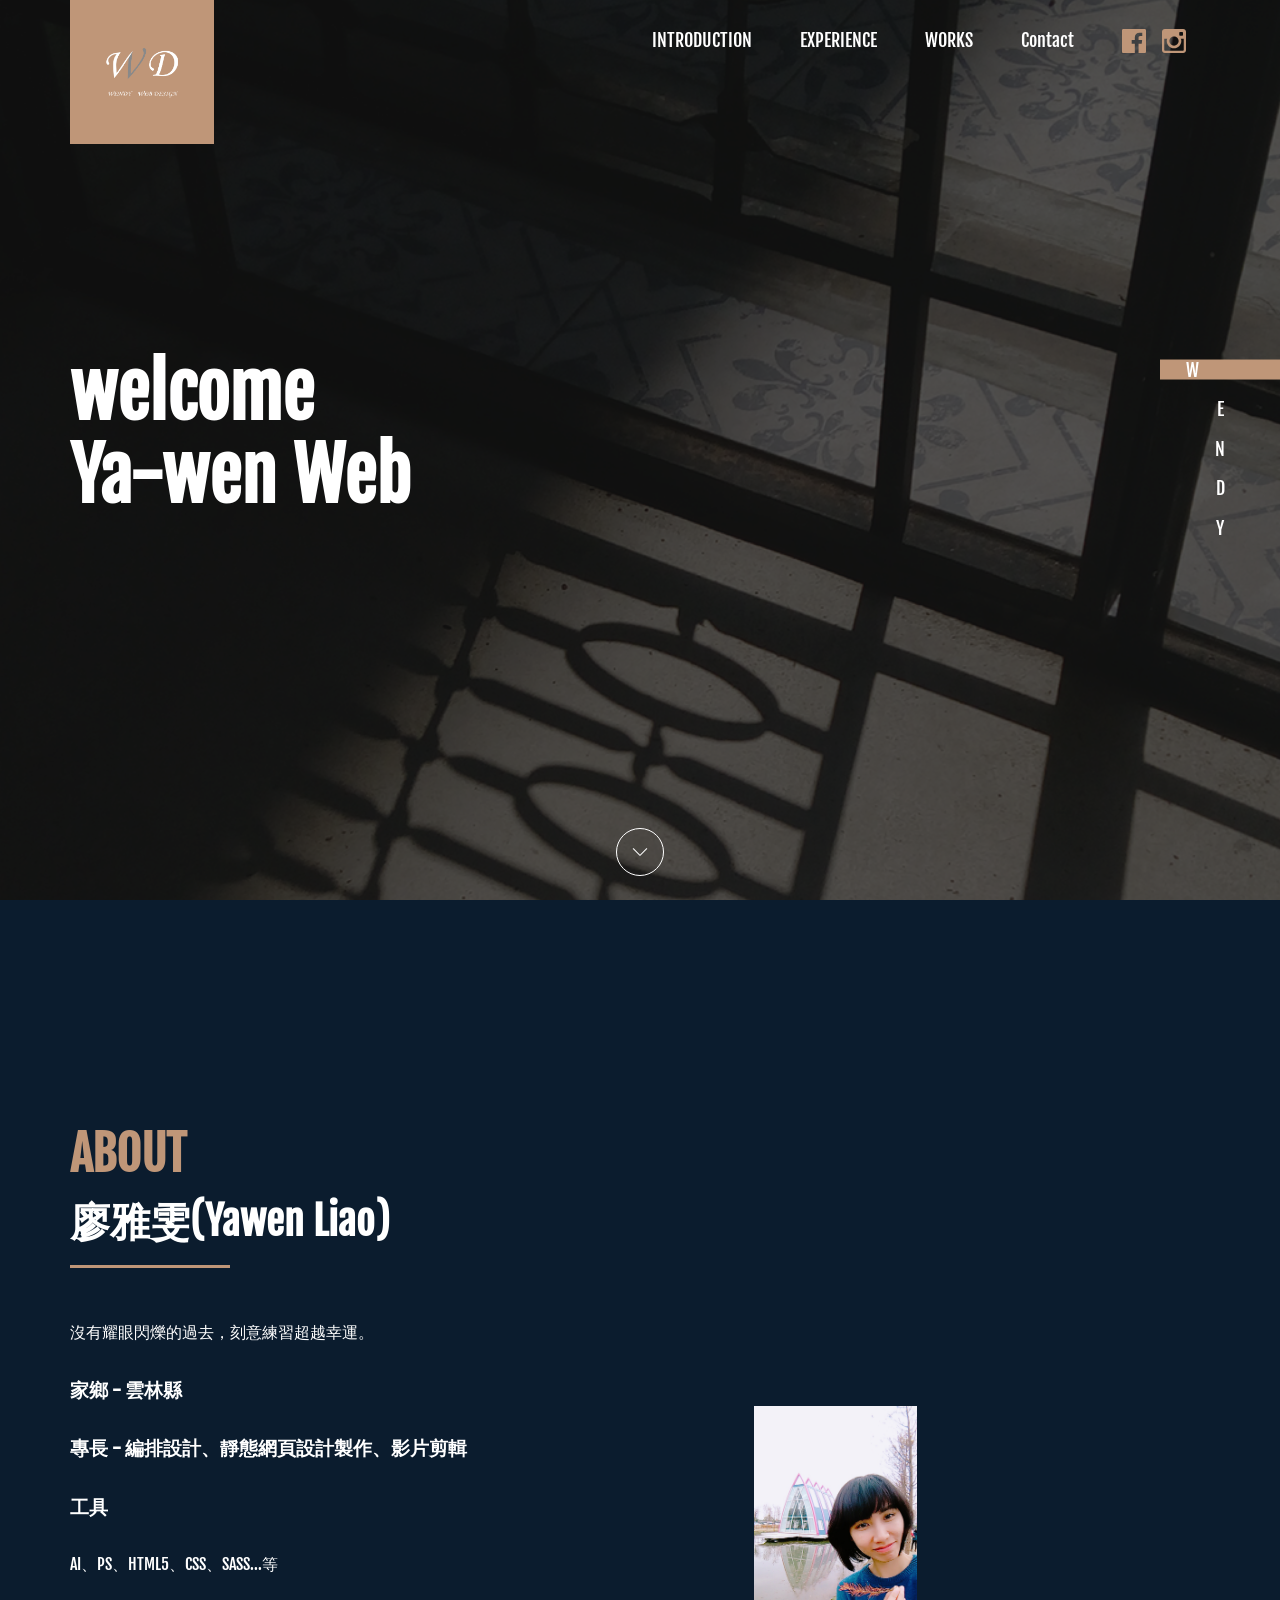
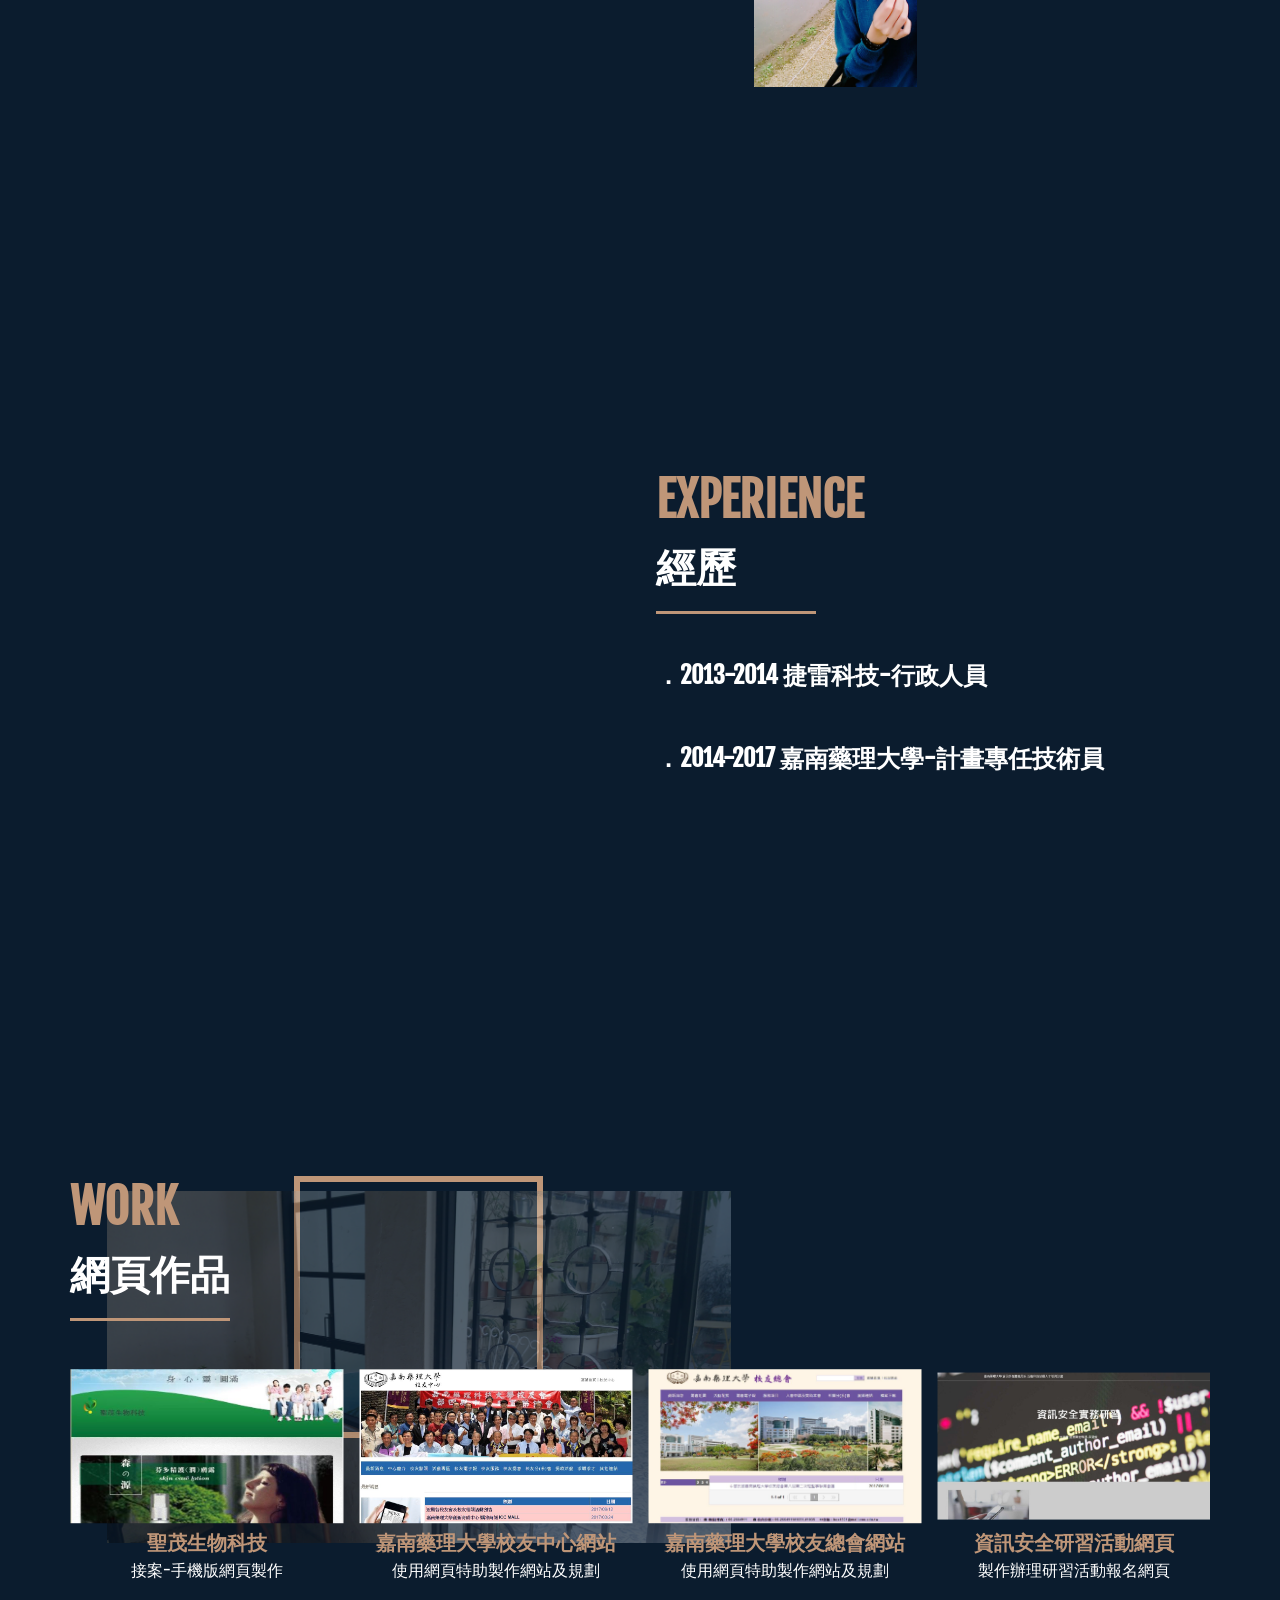
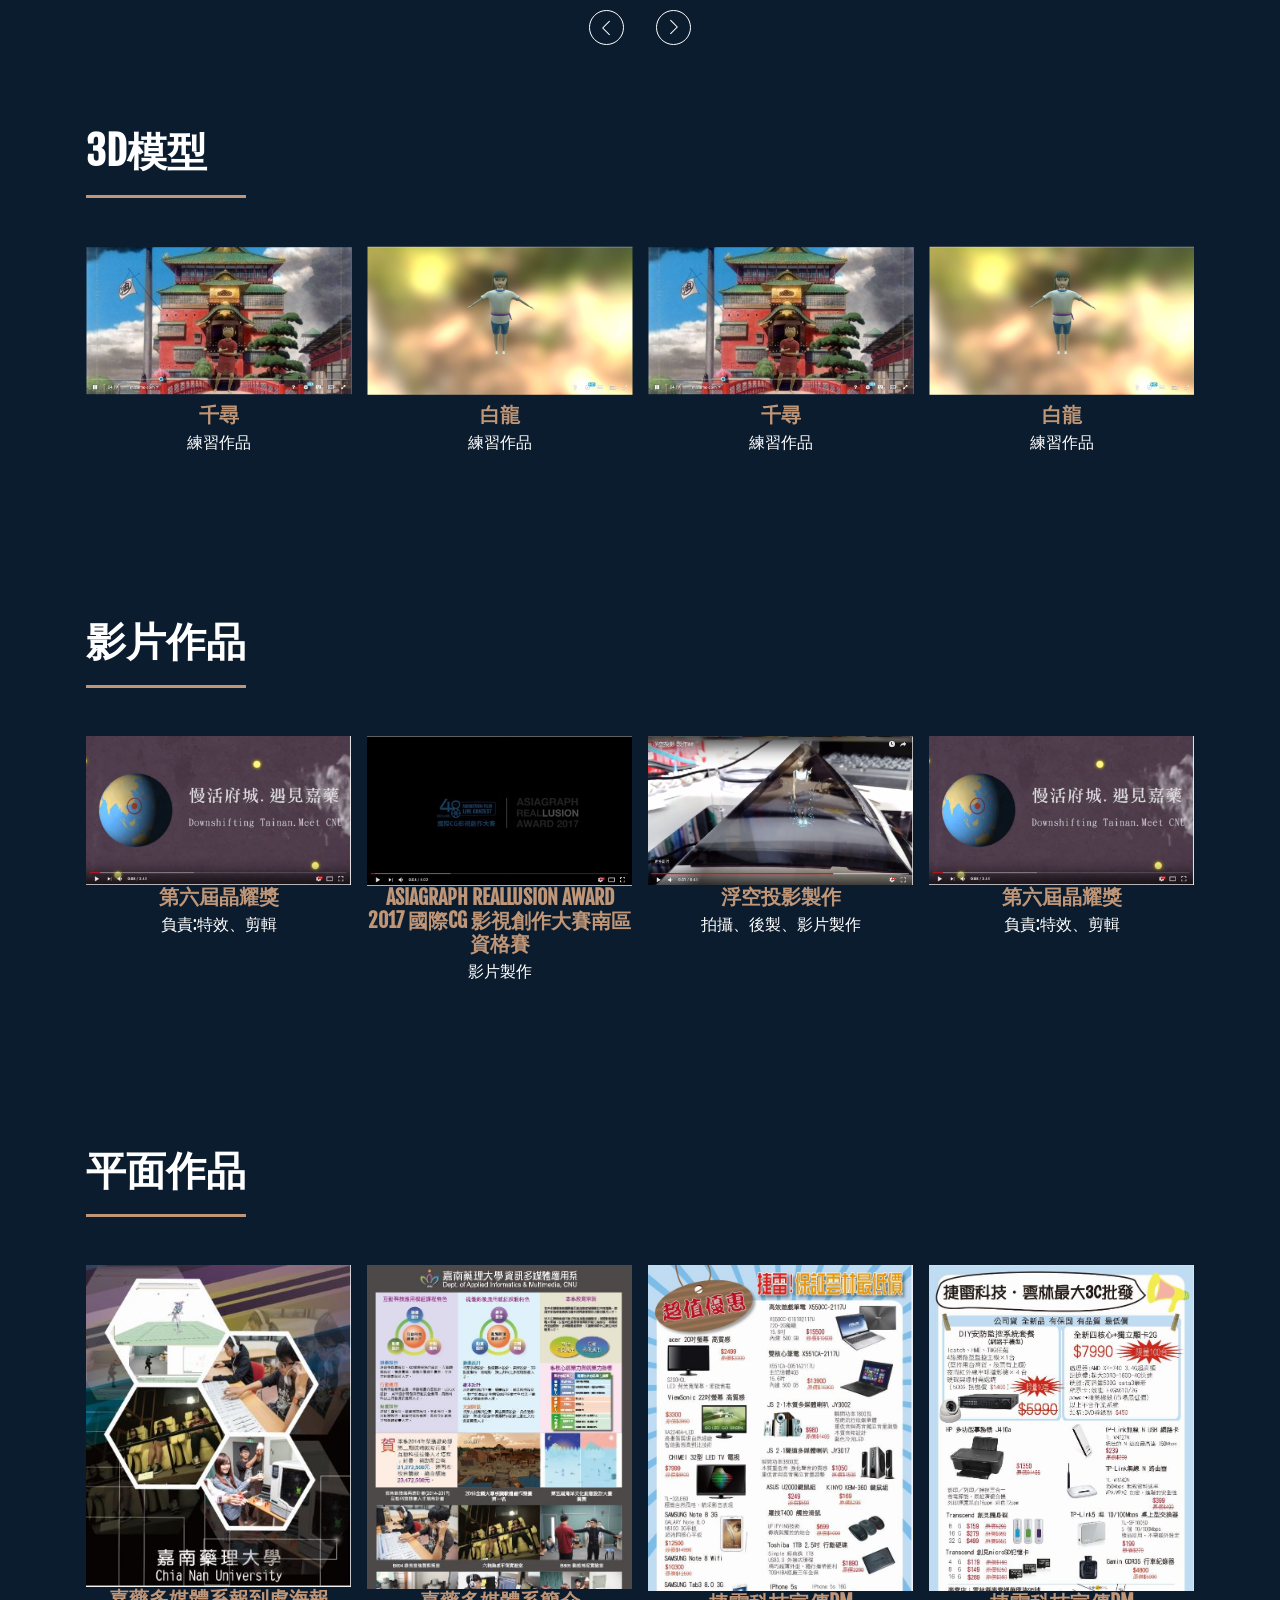
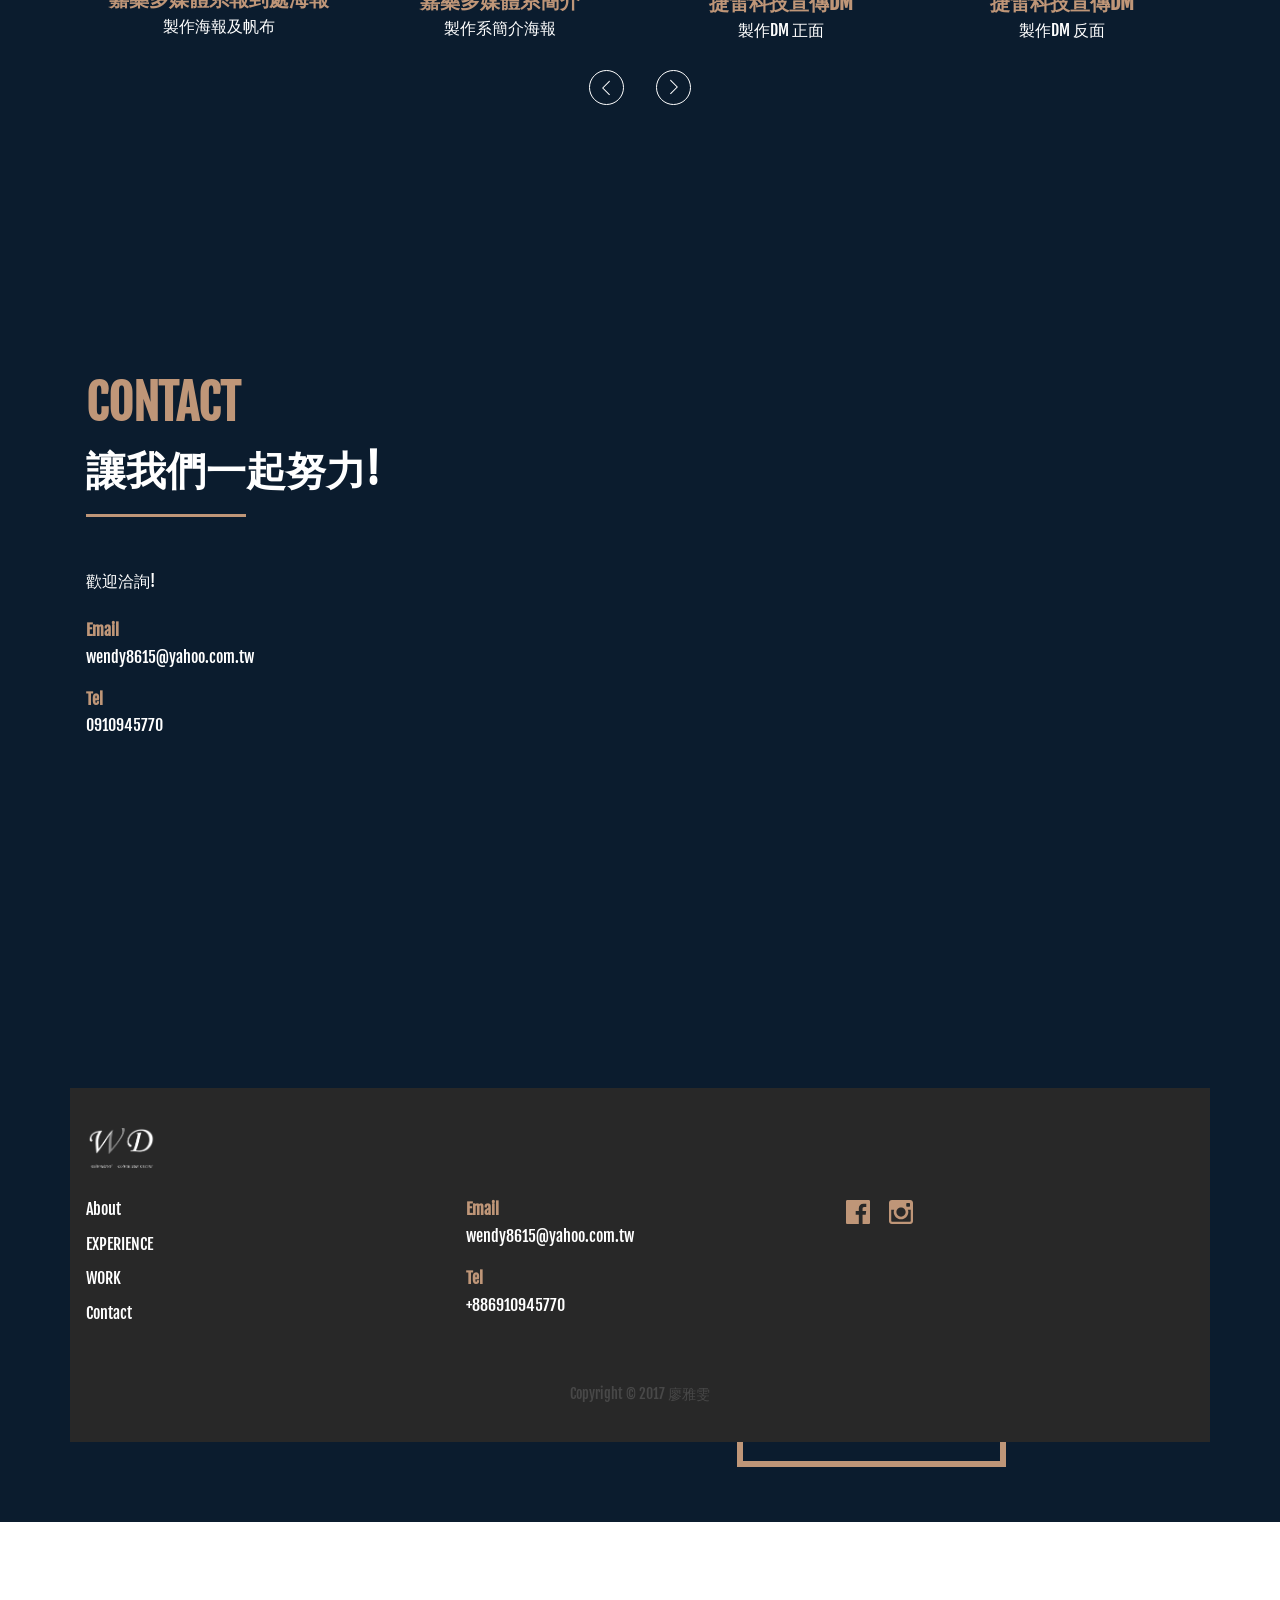
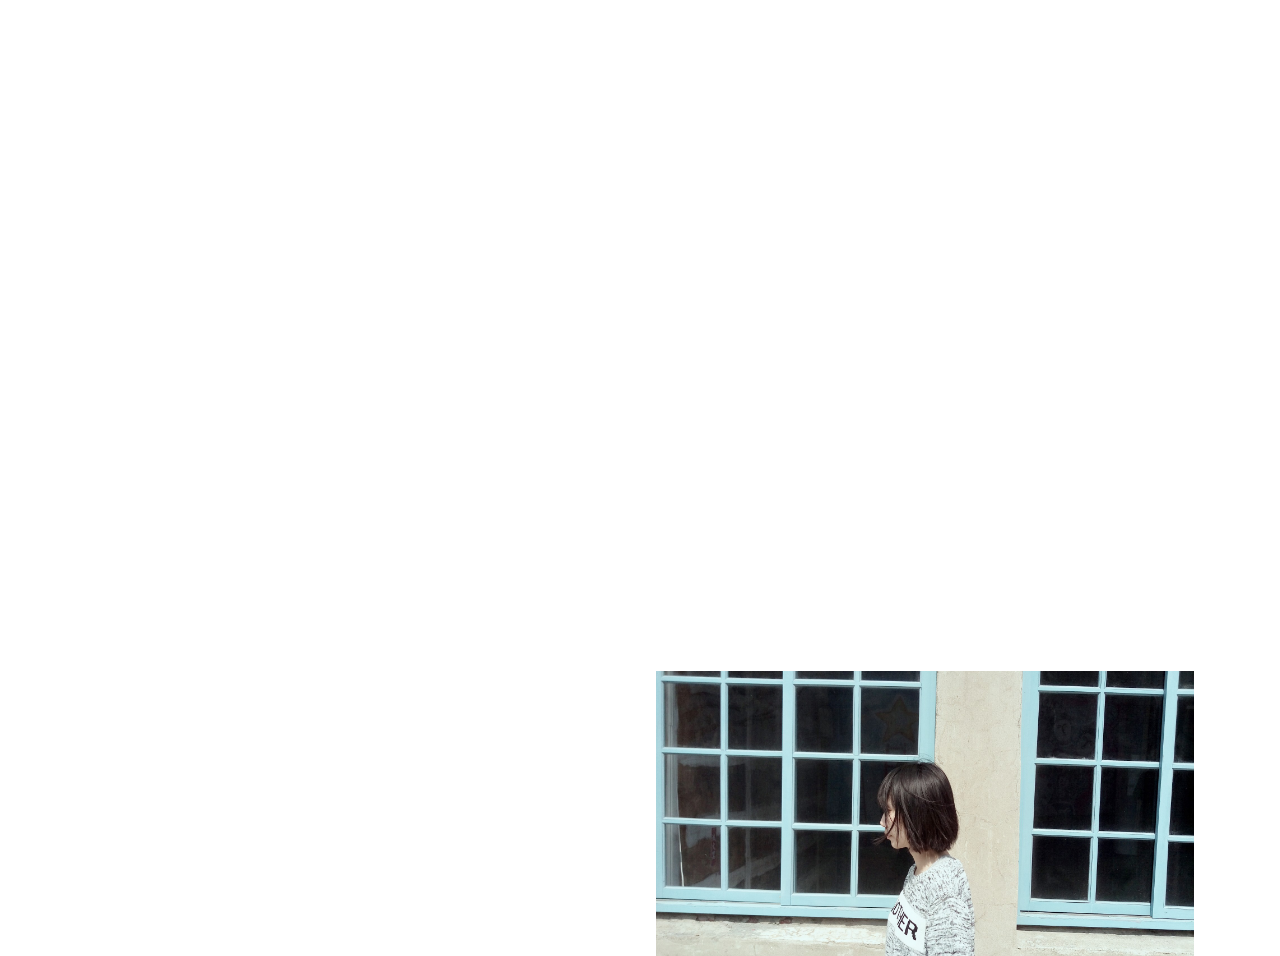
==== commit a6b38887: "index updata0316 0316" ====
--- a/index.html
+++ b/index.html
@@ -118,24 +118,14 @@
 								<p class="info-text">
 								<h2>．2013-2014 捷雷科技-行政人員</h2>
 								<br>
-								<br>
-								工作內容：<br>
-進銷貨、DM設計、名片設計、海報設計製作(帆布設計)等。
+								
 								<br>
 								<br>
-								<br>
-								<h2>．2014-2017 嘉南藥理大學-計畫專任技術員<br>
-資訊安全檢測與網站弱點分析計畫
--工讀<br>
-聖茂生物科技-接案</h2>
+								<h2>．2014-2017 嘉南藥理大學-計畫專任技術員</h2>
 
 <br>
 <br>
-工作內容：<br>
-辦理研習及體驗營活動、海報設計製作、系所DM、L夾、團體服製作、學校科系網頁建置及維護、設備使用管理及指導、教室與專題實驗室電腦修繕管理及計畫行政與採購核銷相關事務等。<br>
-<br>
-工作之餘另外有打工及個別接案，參與資安網站弱點掃描計畫，製作弱點檢測平台教學影片、網站架站工具分析及架站系統使用與弱點修補建議，個別接案聖茂生技之DM設計製作、商品包裝、網站建置。
-</p>
+								<br>
 								
 							</div>
 						</div>
@@ -401,31 +391,7 @@
         
         			</div>	
         	</div>
-        	<!--line貼圖-->
-        	<div class="section-inner">
-					<div class="container">
-
-						<div class="info">
-							
-							<h3 class="info-subtitle">Line貼圖</h3>
-						</div>
-						<div class="thumbnail">
-								<a href="https://store.line.me/stickershop/product/1571921/zh-Hant">
-								<div class="imgbox thumbnail-imgbox">
-									<img class="image" src="img/line001.jpg" alt="" >
-								</div>
-								</a>
-									<h5 class="thumbnail-title">學姊生活日常</h5>
-								
-								<p class="thumbnail-text">學姊的生活日常，霸氣外洩．．．．</p>
-						</div>
-						
-					</div>		
-        	</div>
-        </div>
-        </div>	
-        </div>
-		<!--End-->
+        	
 		<!--contact-->
 			<div class="section" data-anchor="5thpage">
 			<div class="section-inner">
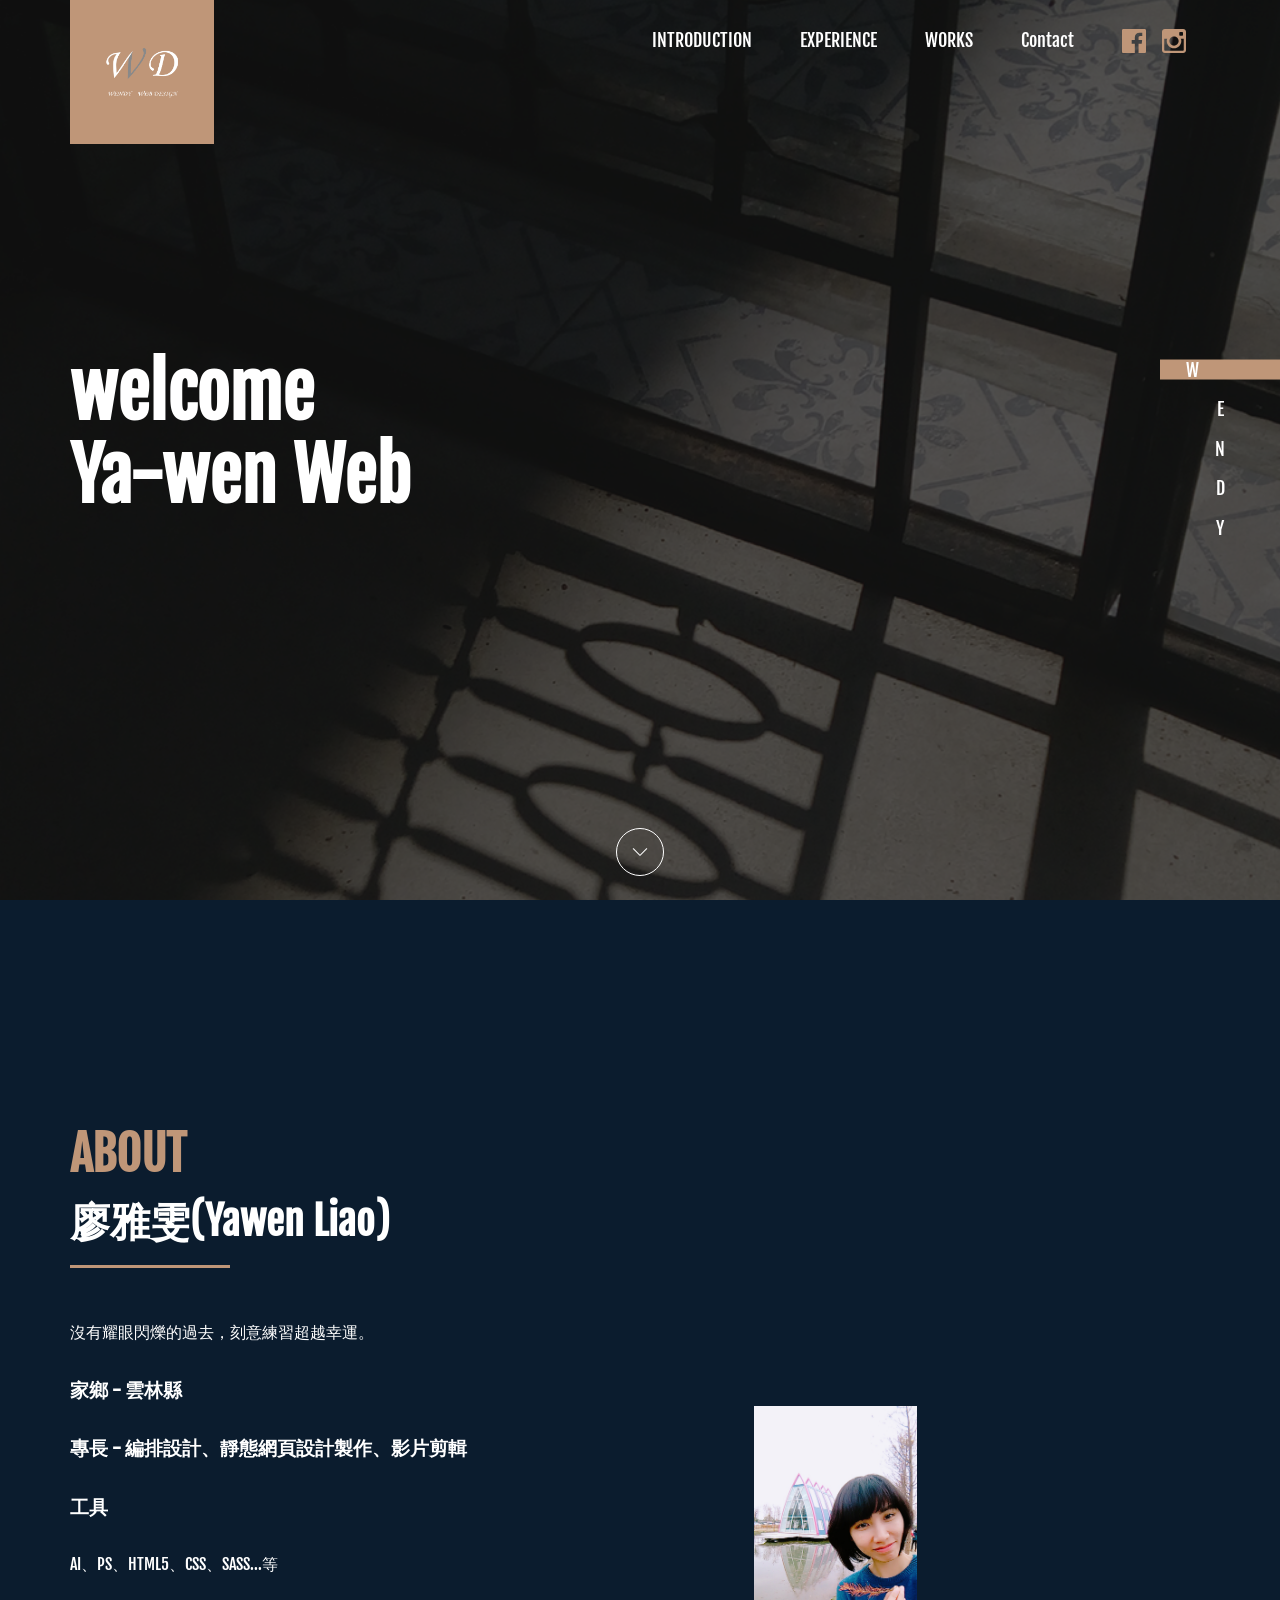
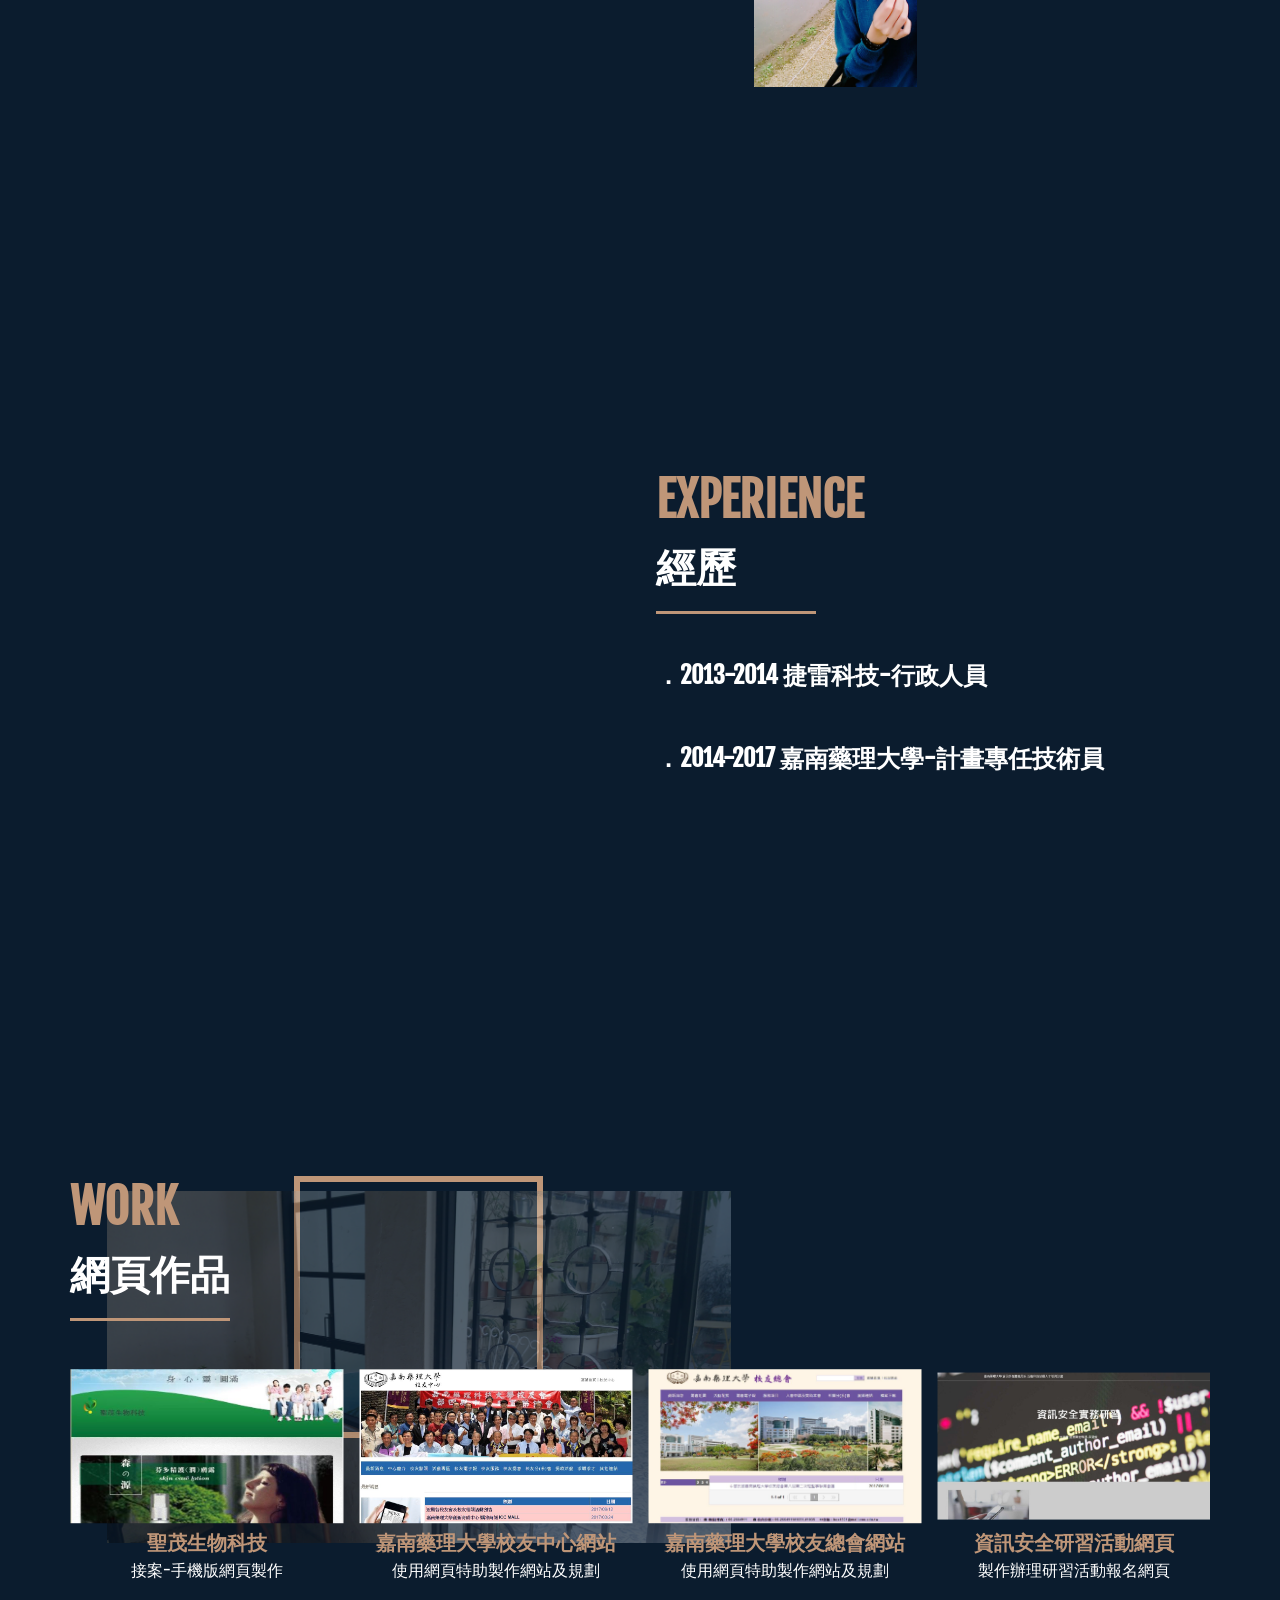
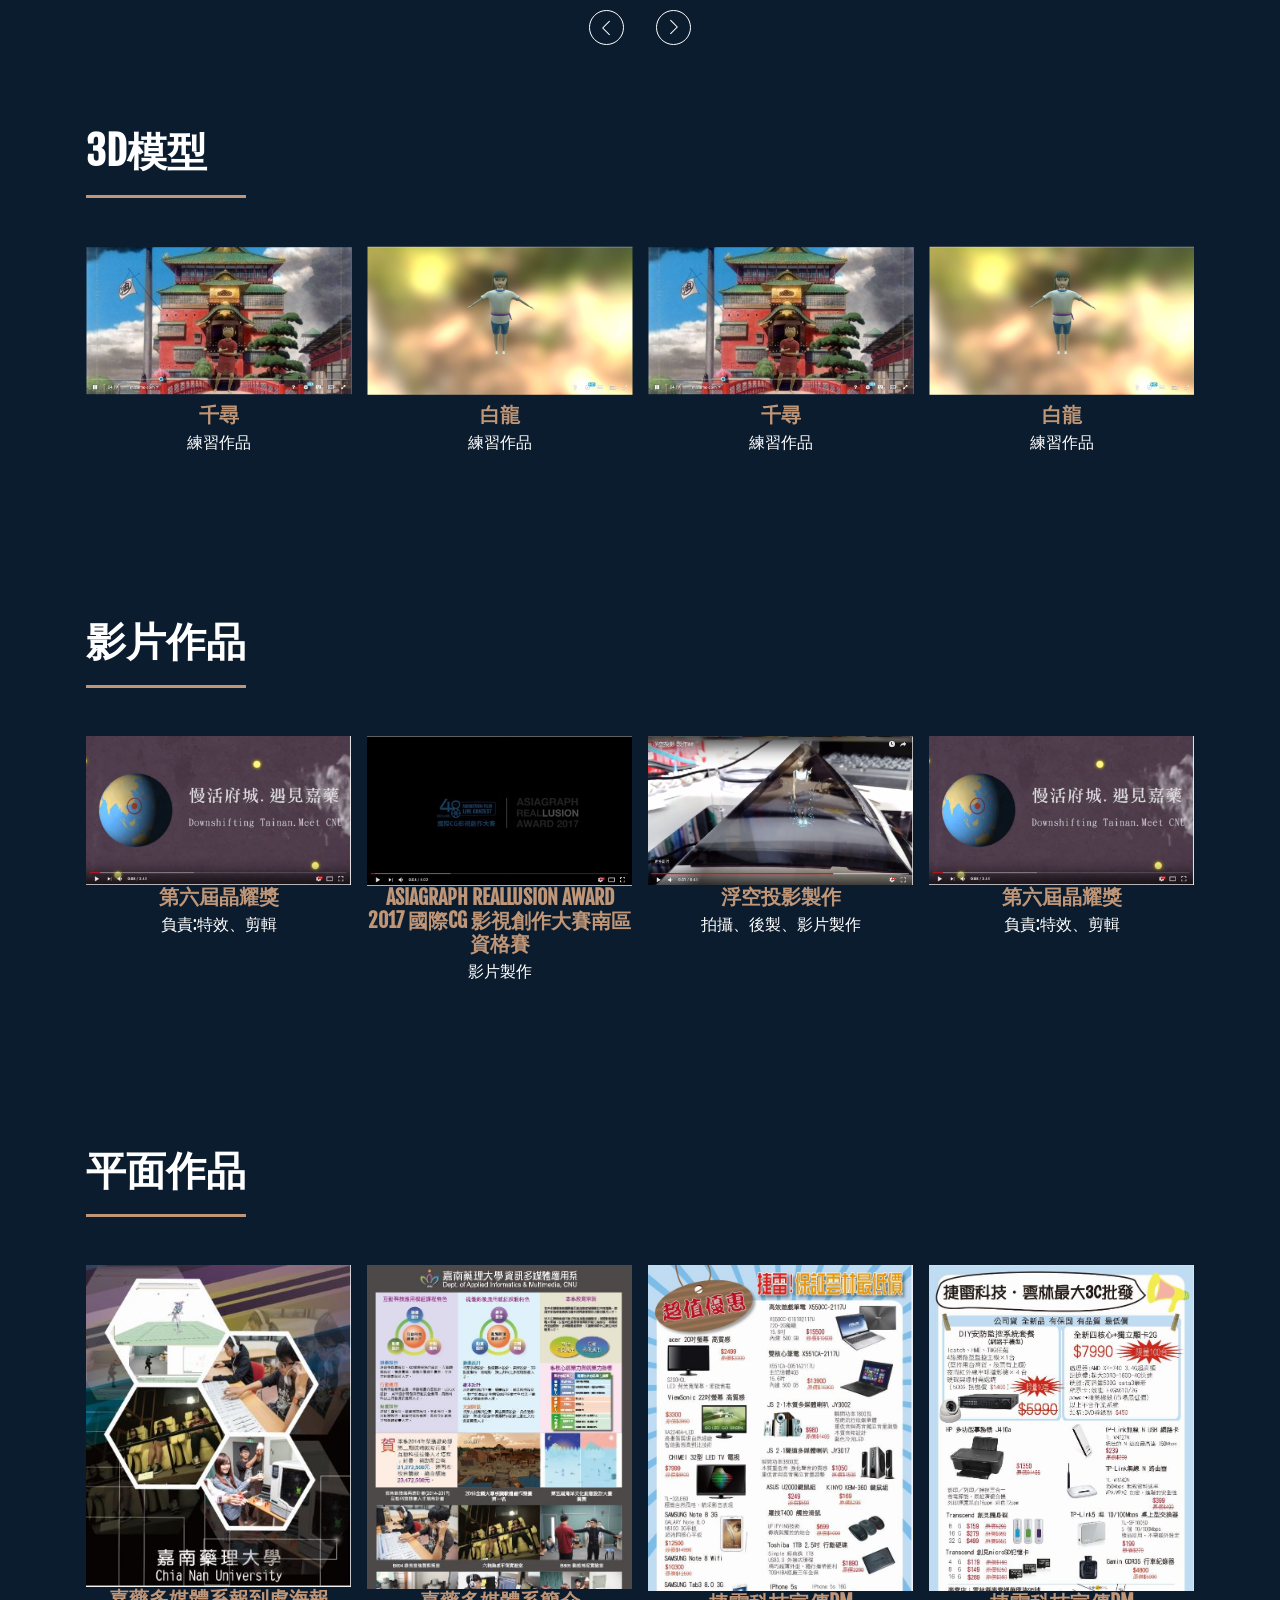
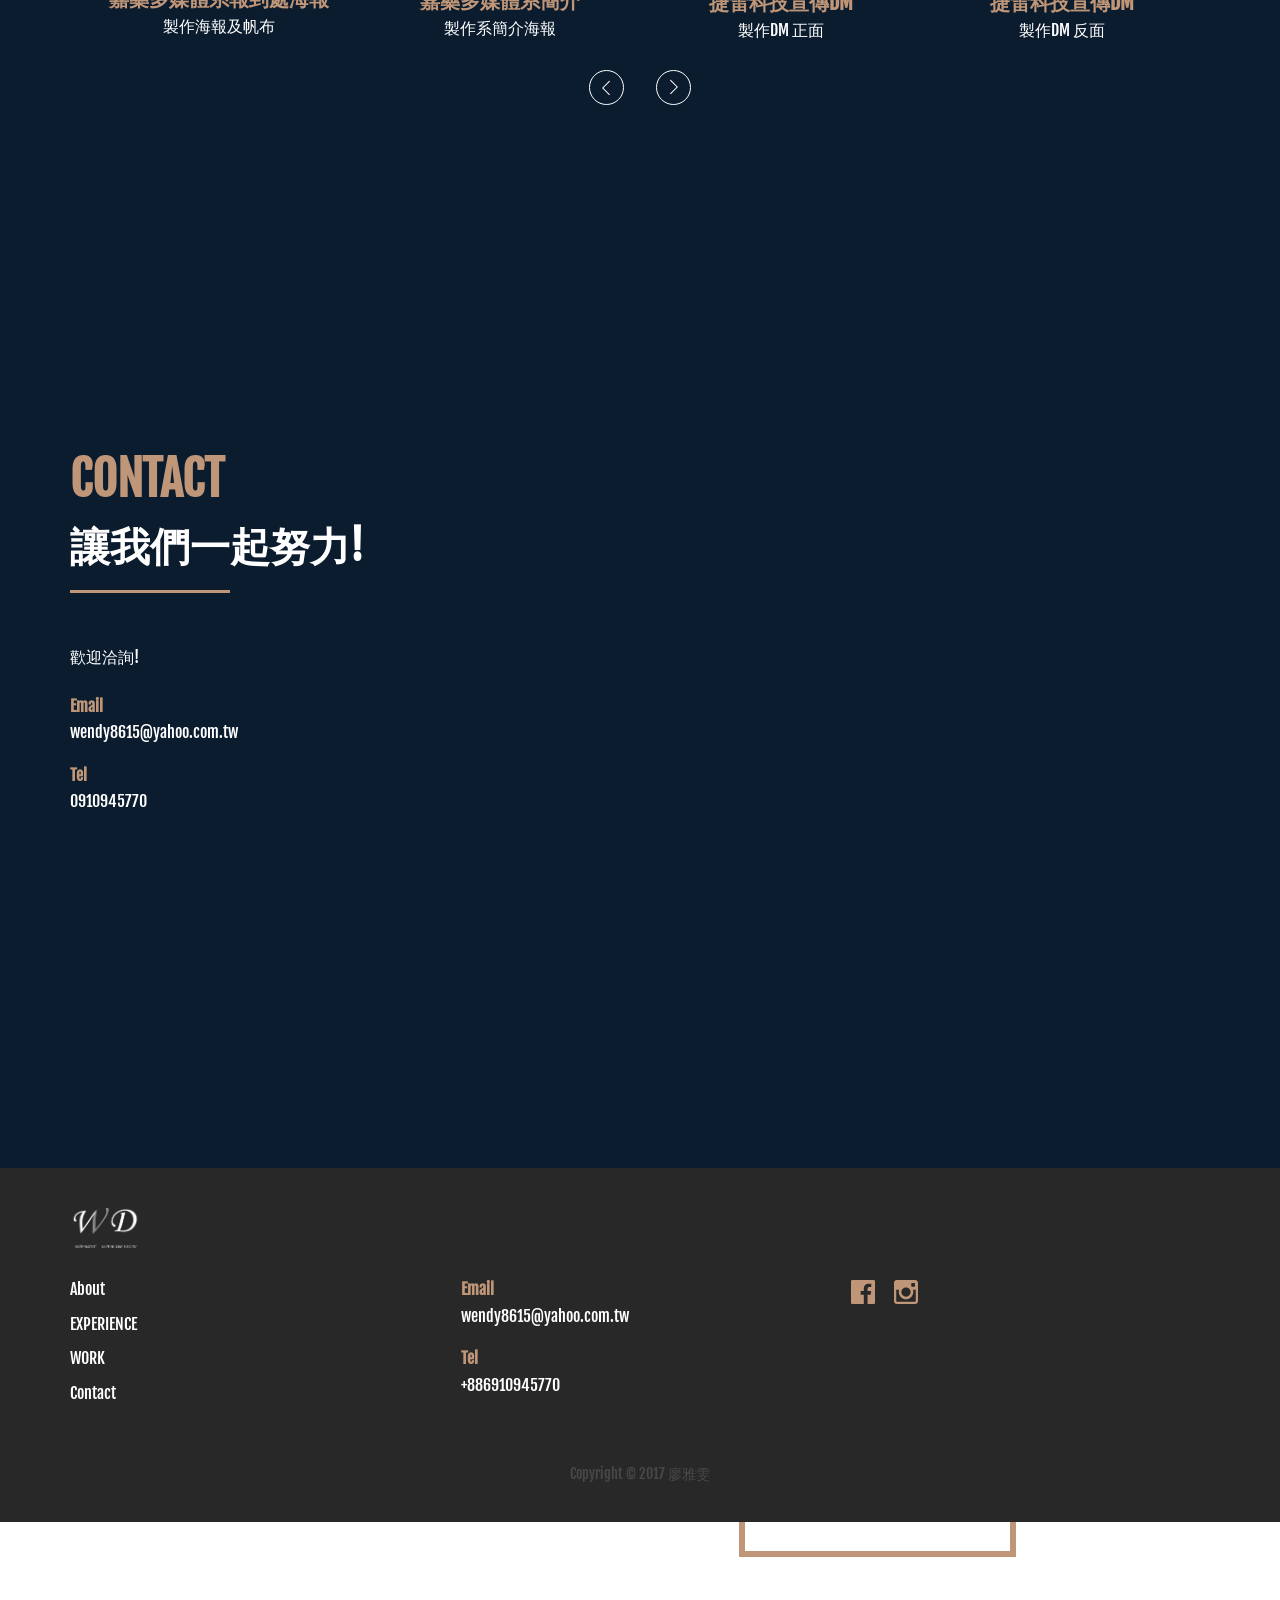
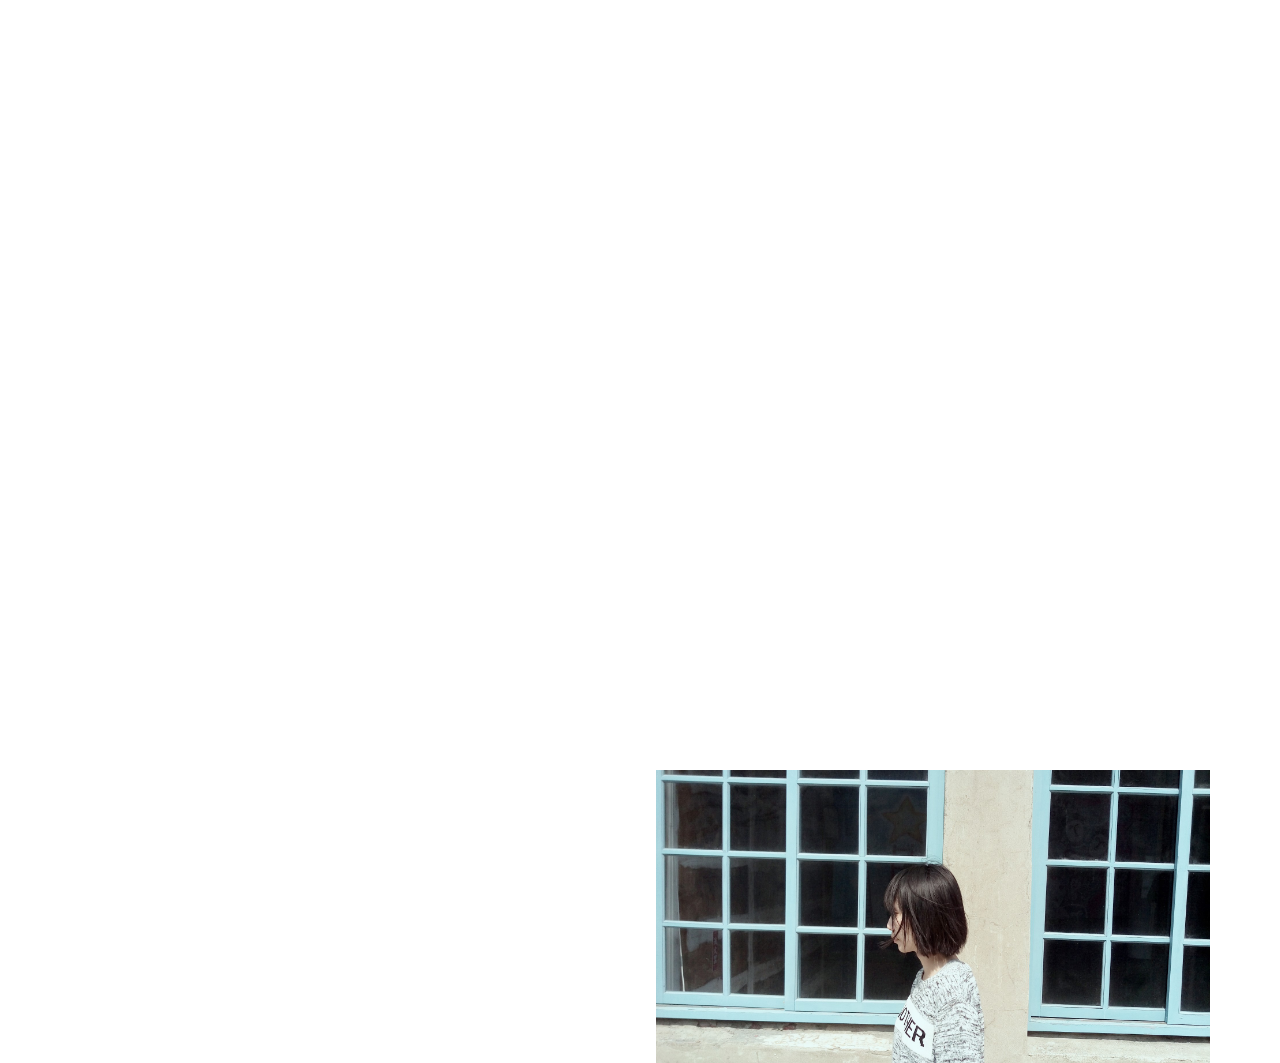
==== commit 8d9b5ae2: "index updata line index updata line" ====
--- a/index.html
+++ b/index.html
@@ -391,7 +391,12 @@
         
         			</div>	
         	</div>
+        	<!--line貼圖-->
         	
+        </div>
+        </div>	
+        </div>
+		<!--End-->
 		<!--contact-->
 			<div class="section" data-anchor="5thpage">
 			<div class="section-inner">
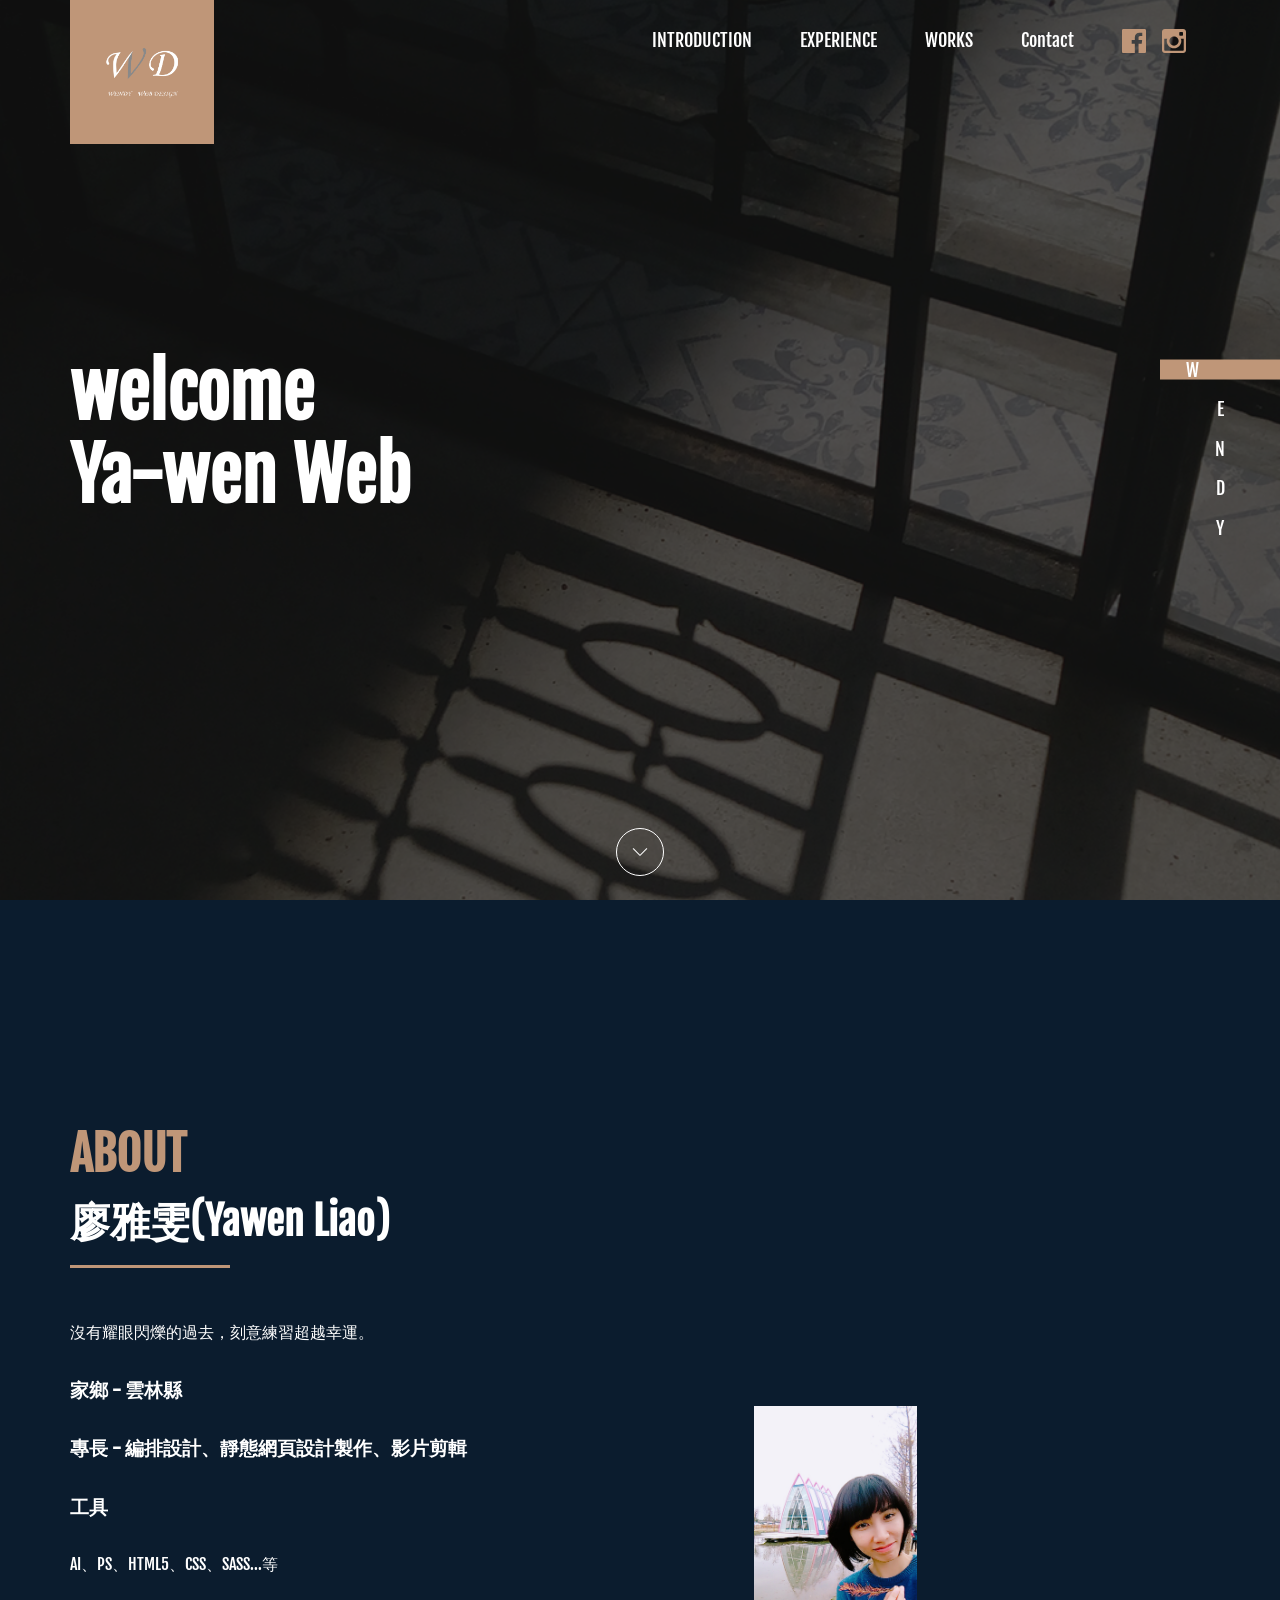
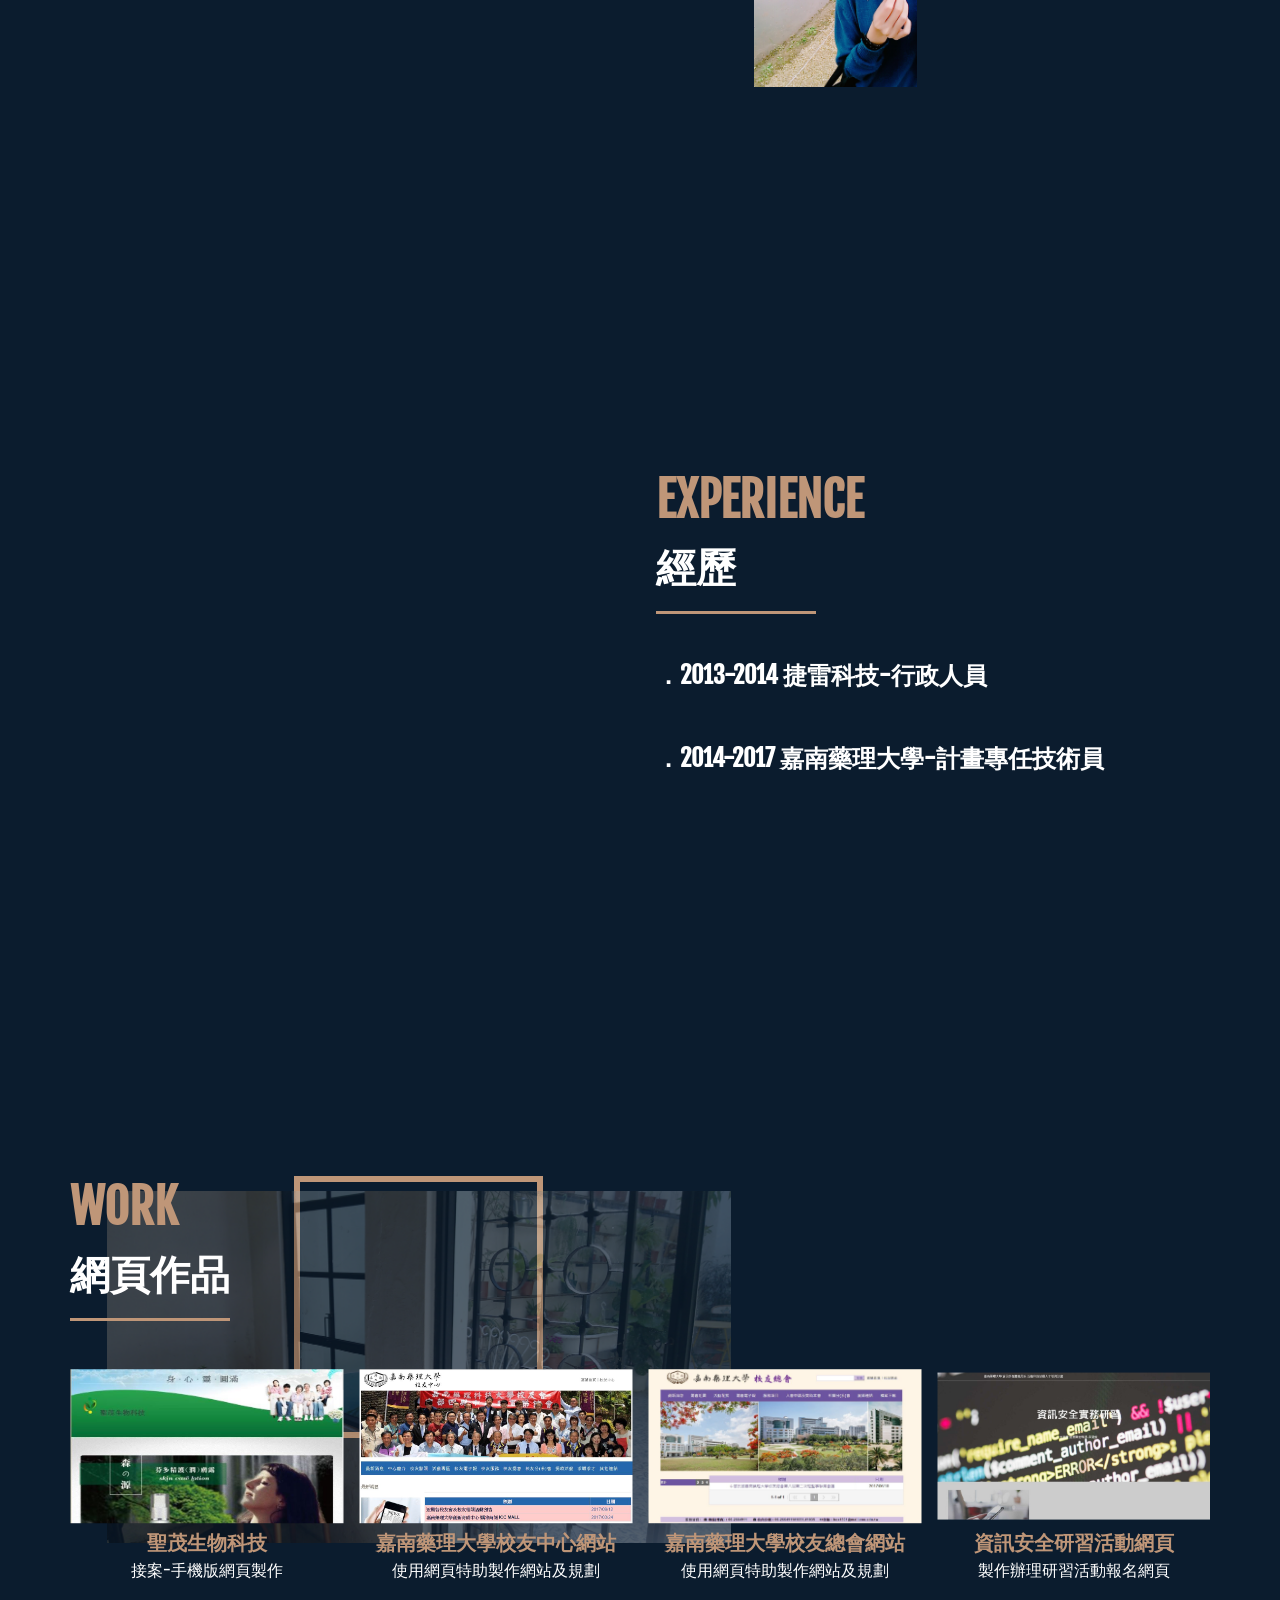
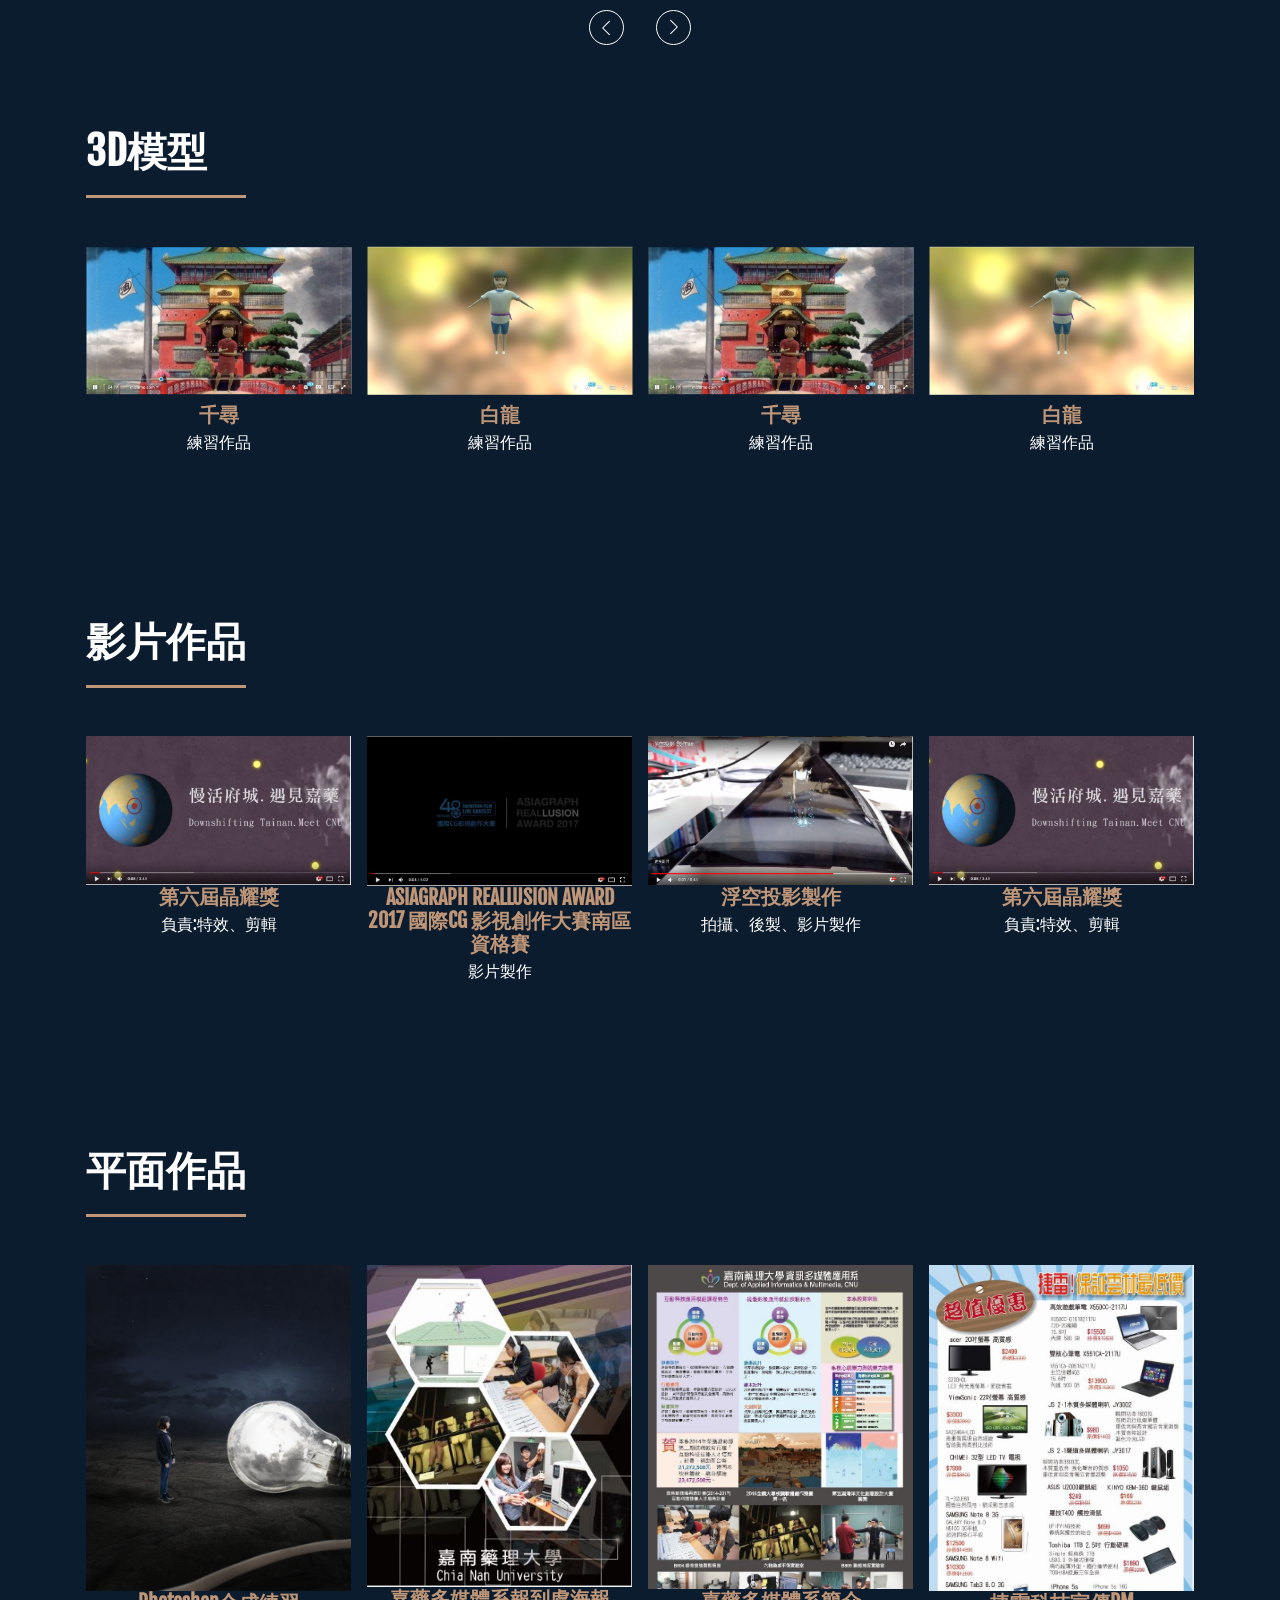
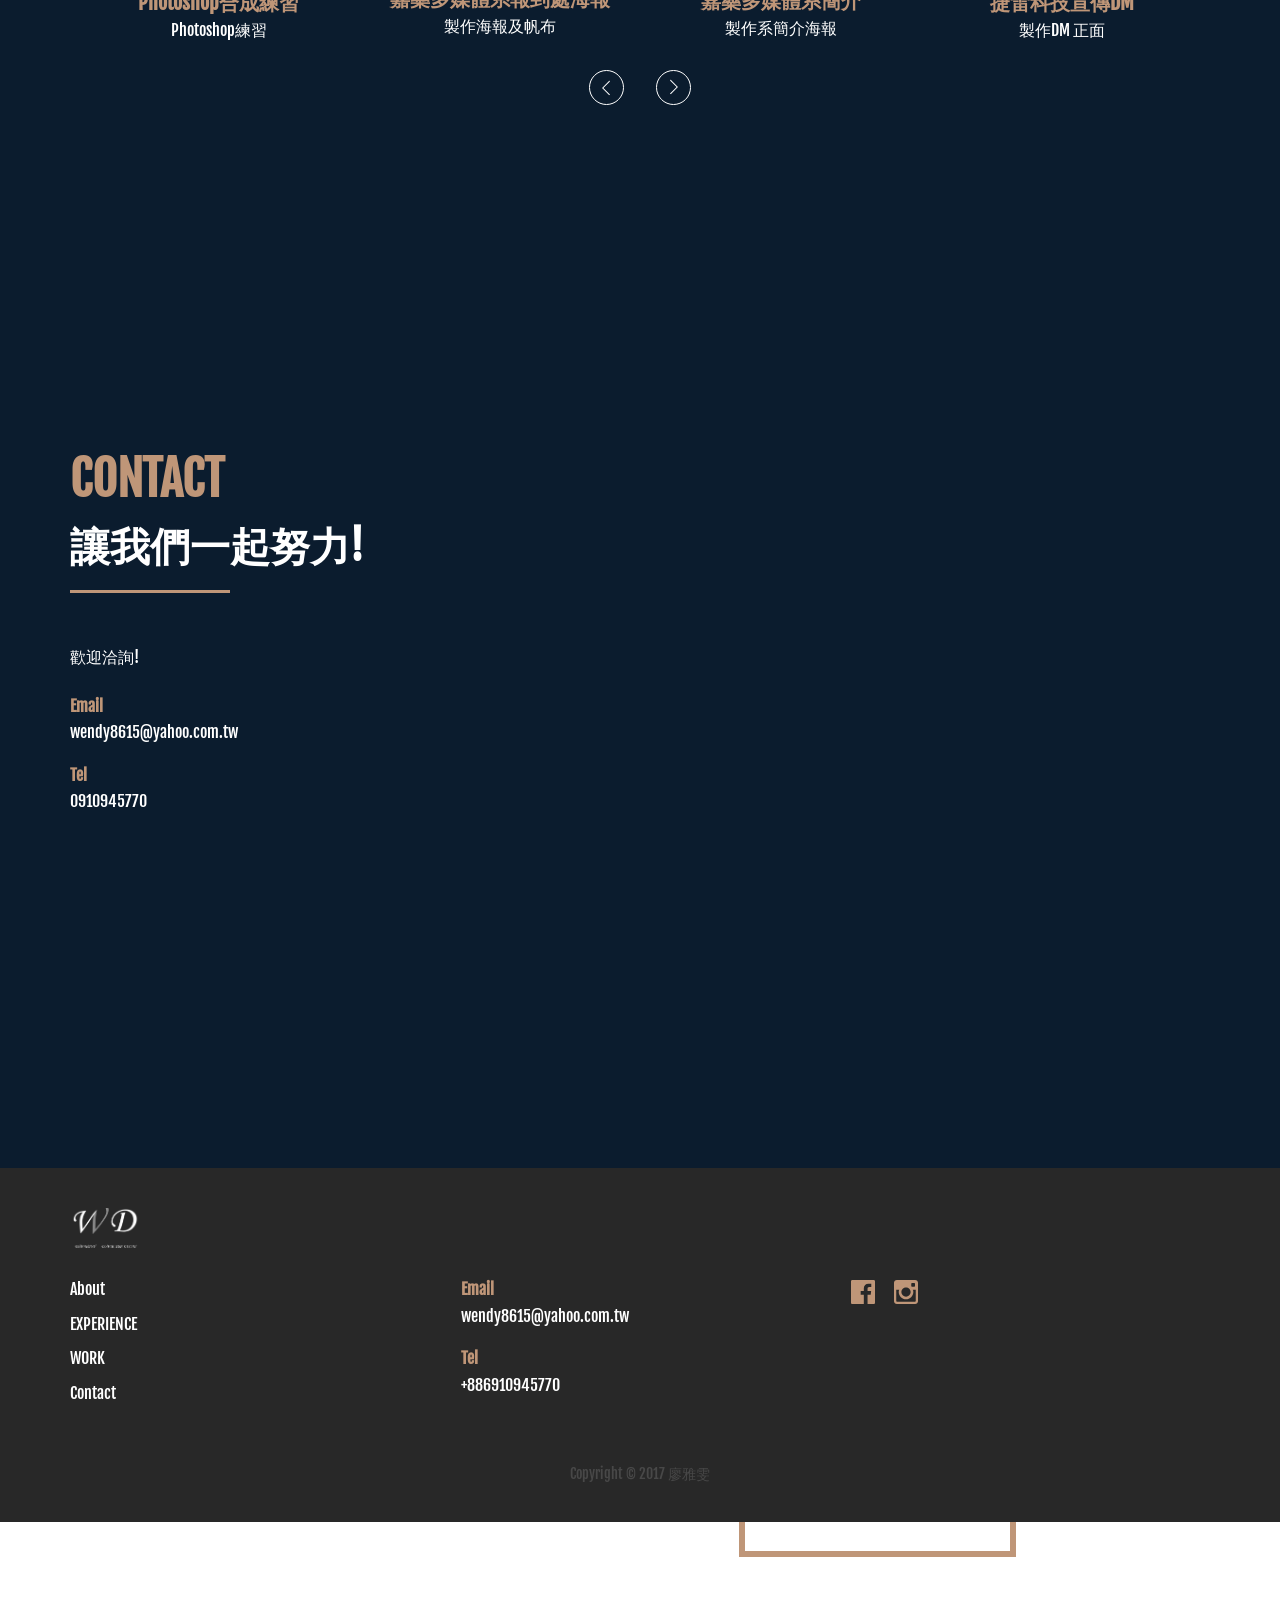
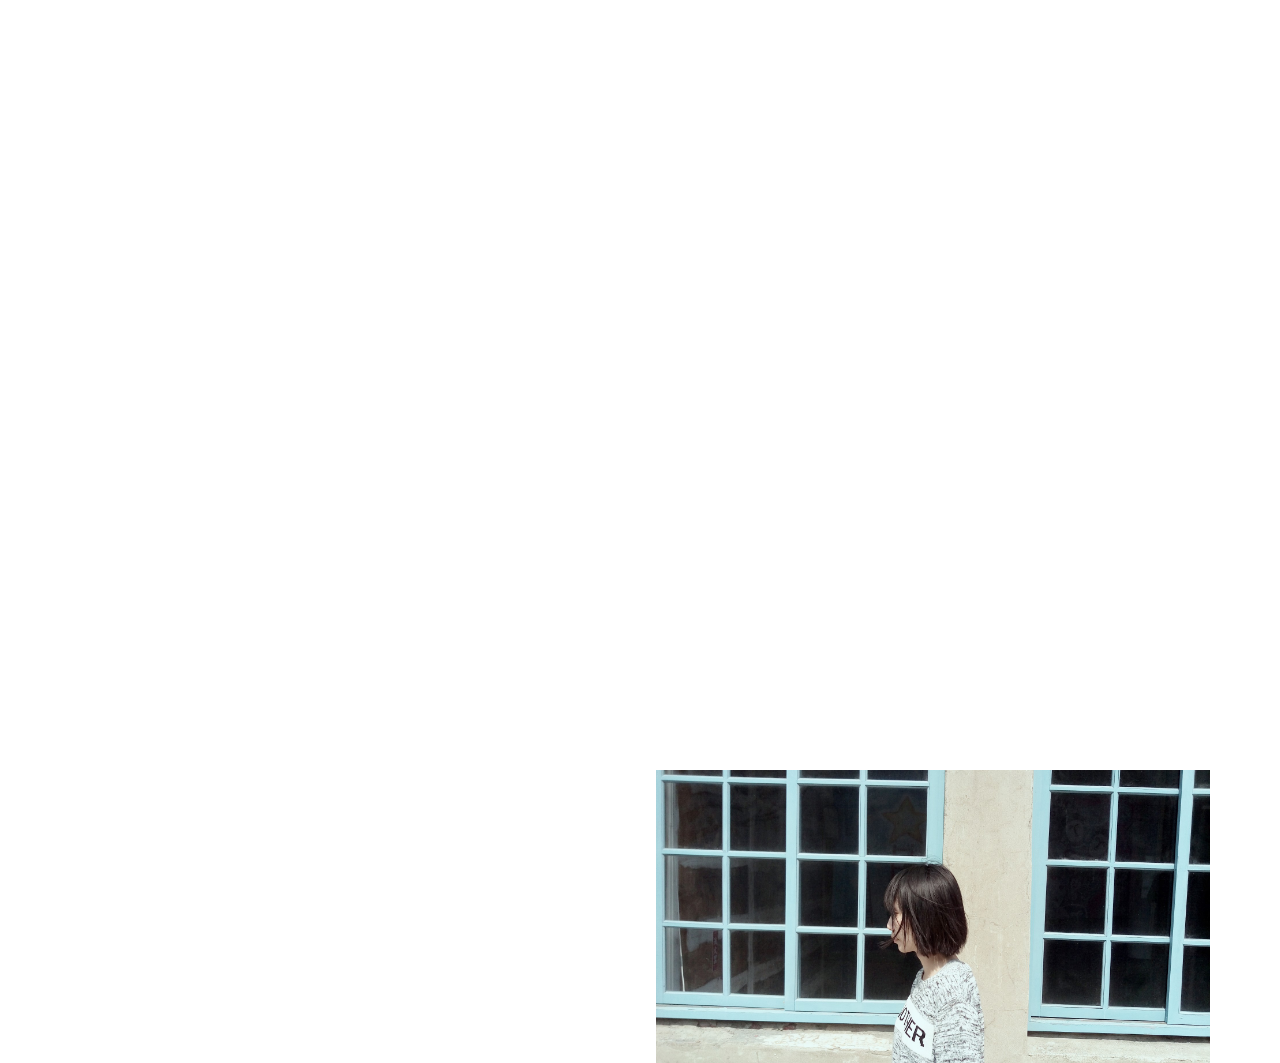
==== commit a44a8f04: "index平面作品update index平面作品update" ====
--- a/index.html
+++ b/index.html
@@ -342,6 +342,15 @@
 						</div>
 						<div class="thumbnails owl-carousel">
 							<div class="thumbnail">
+								<a href="img/DS/燈泡.png" data-fancybox="group1" class="gallery__item">
+									<img class="image" src="img/DS/燈泡s.png" alt="">
+								</a>
+									<h5 class="thumbnail-title">Photoshop合成練習</h5>
+								
+								
+								<p class="thumbnail-text">Photoshop練習</p>
+							</div>
+							<div class="thumbnail">
 								<a href="img/DS/面試.jpg" data-fancybox="group1" class="gallery__item">
 									<img class="image" src="img/DS/面試s.jpg" alt="">
 								</a>
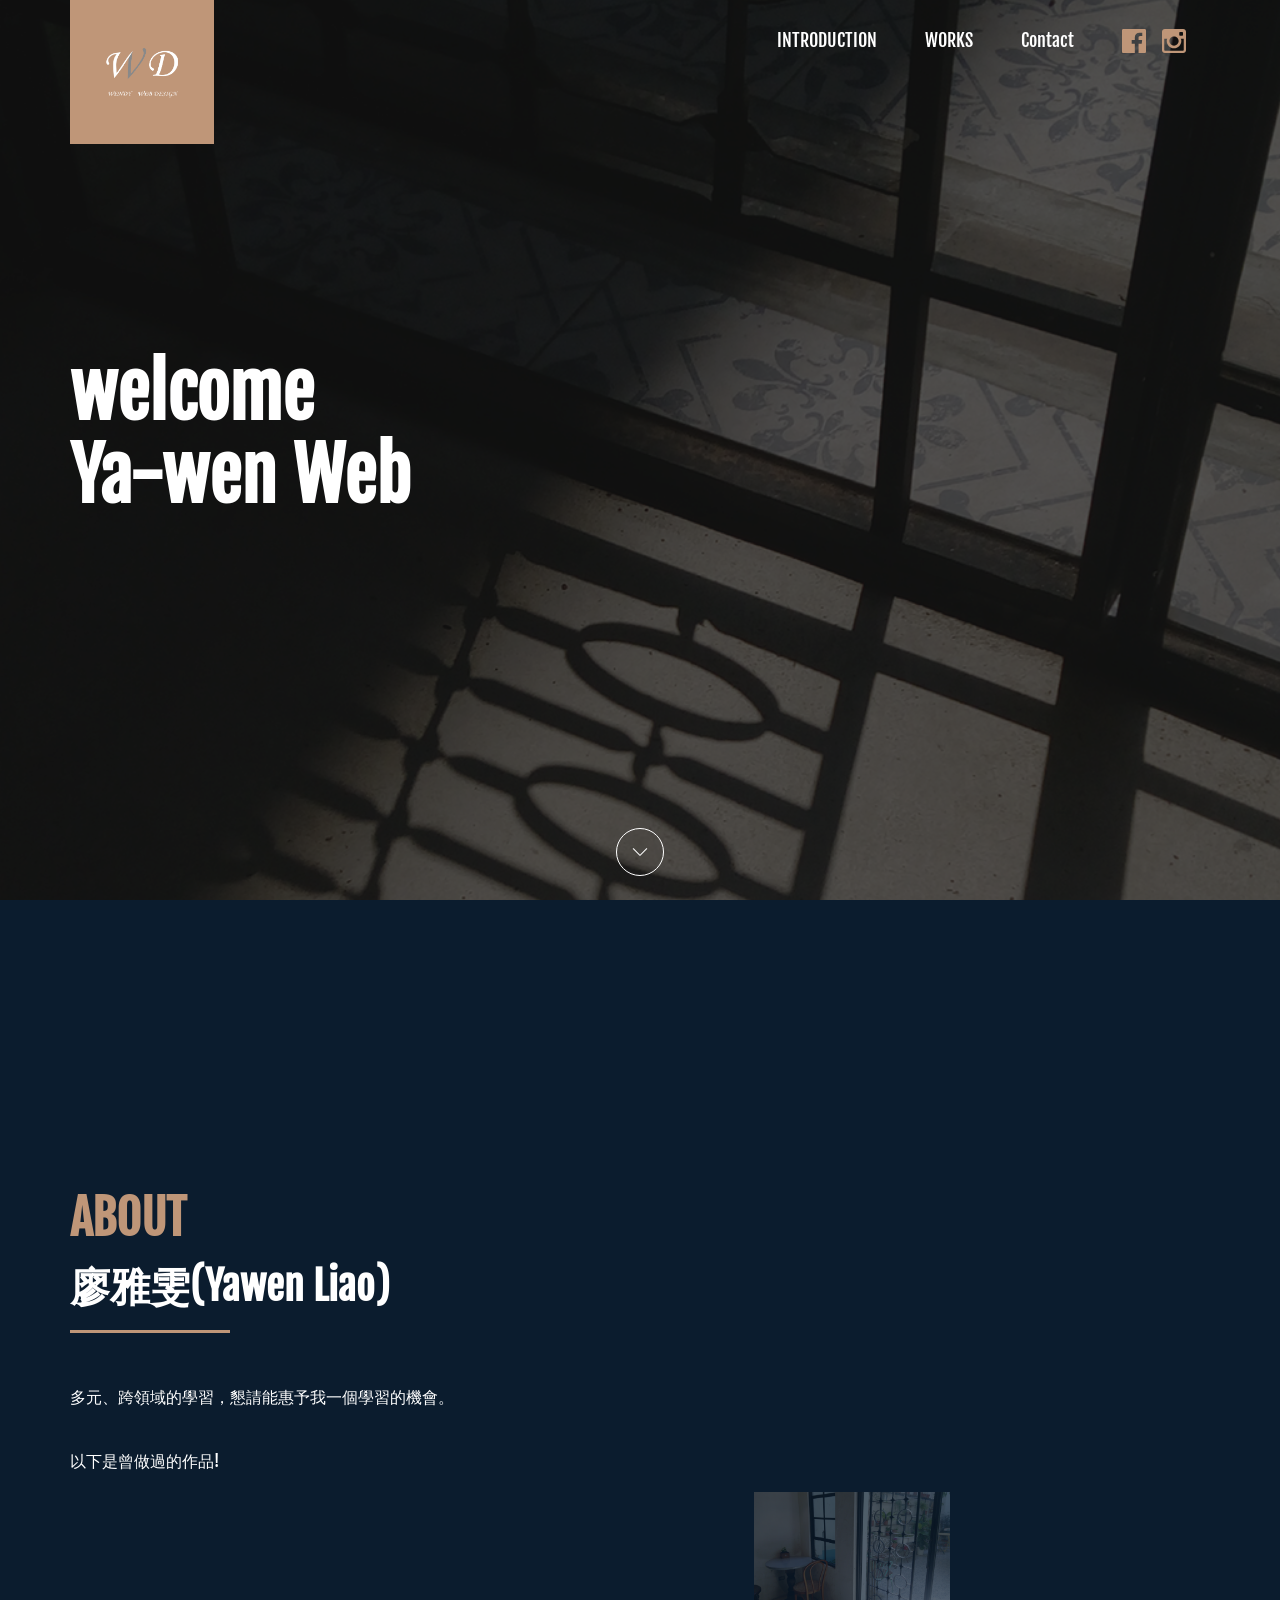
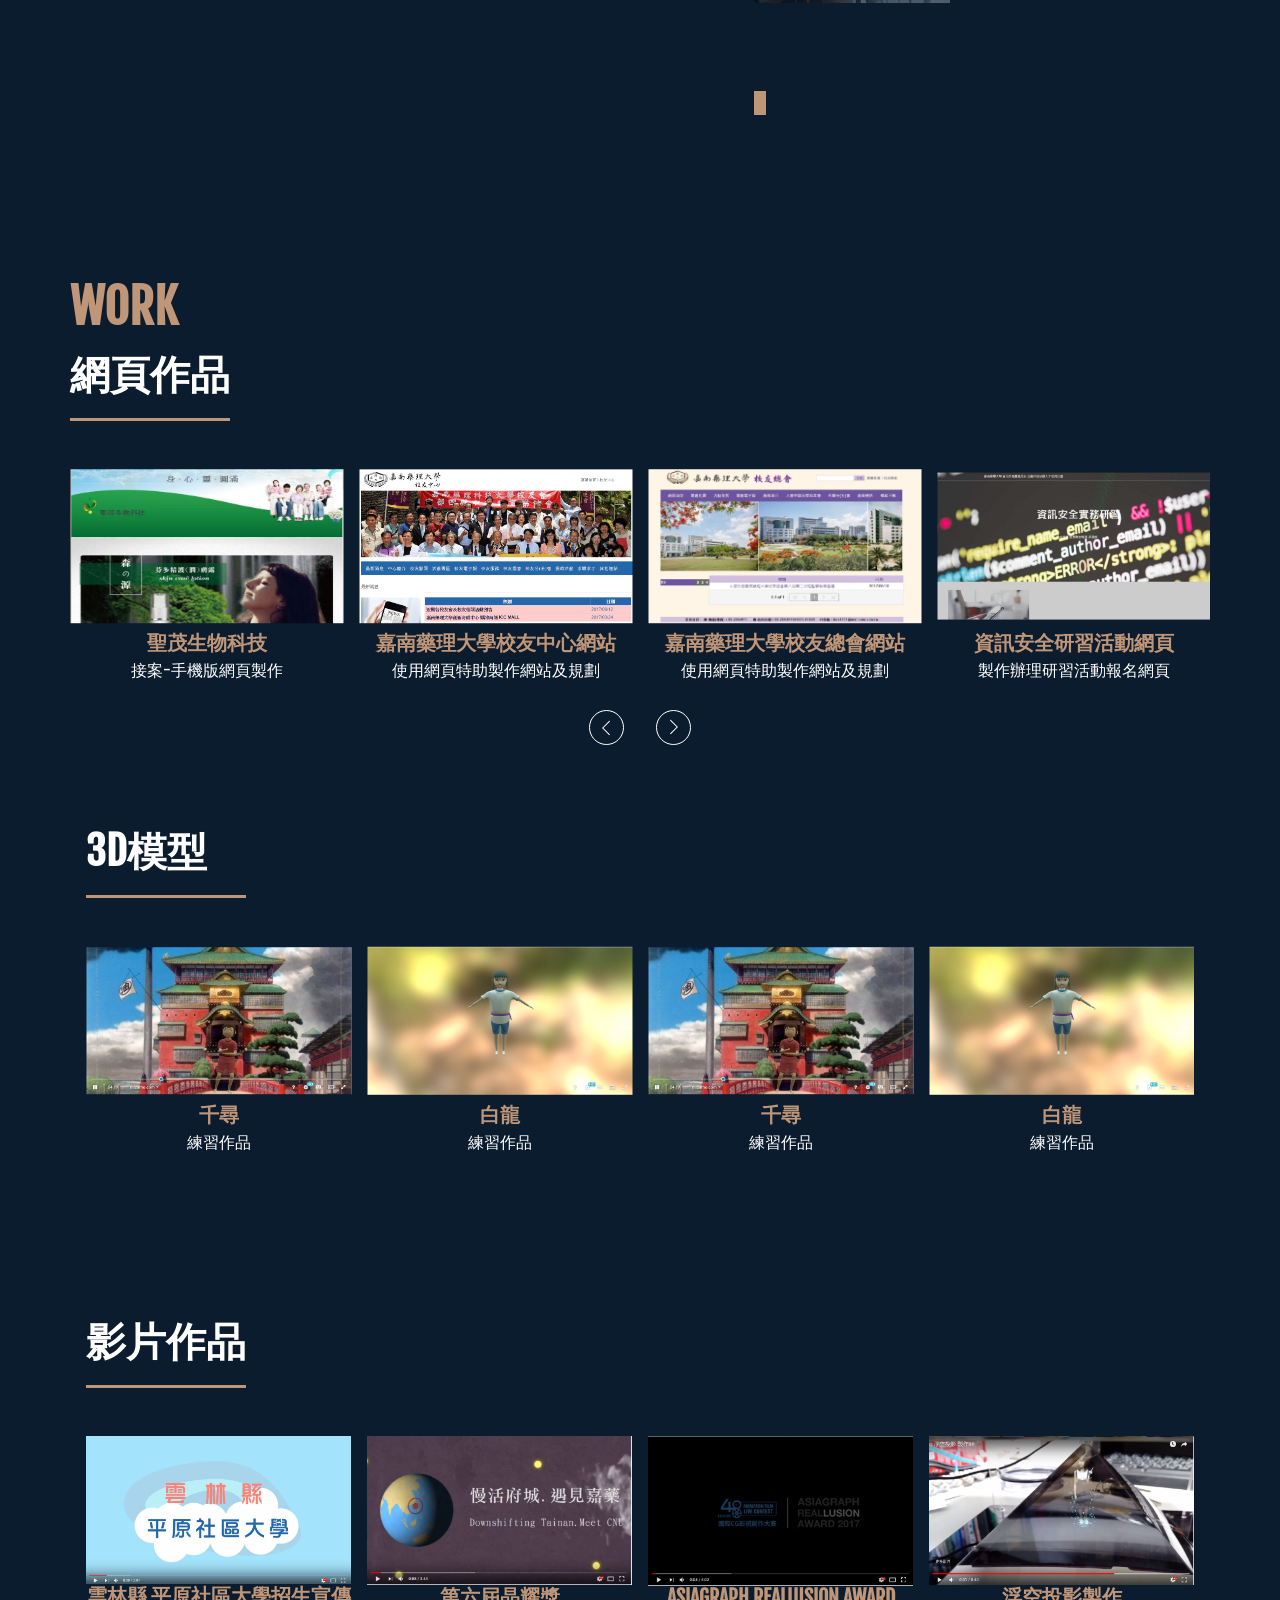
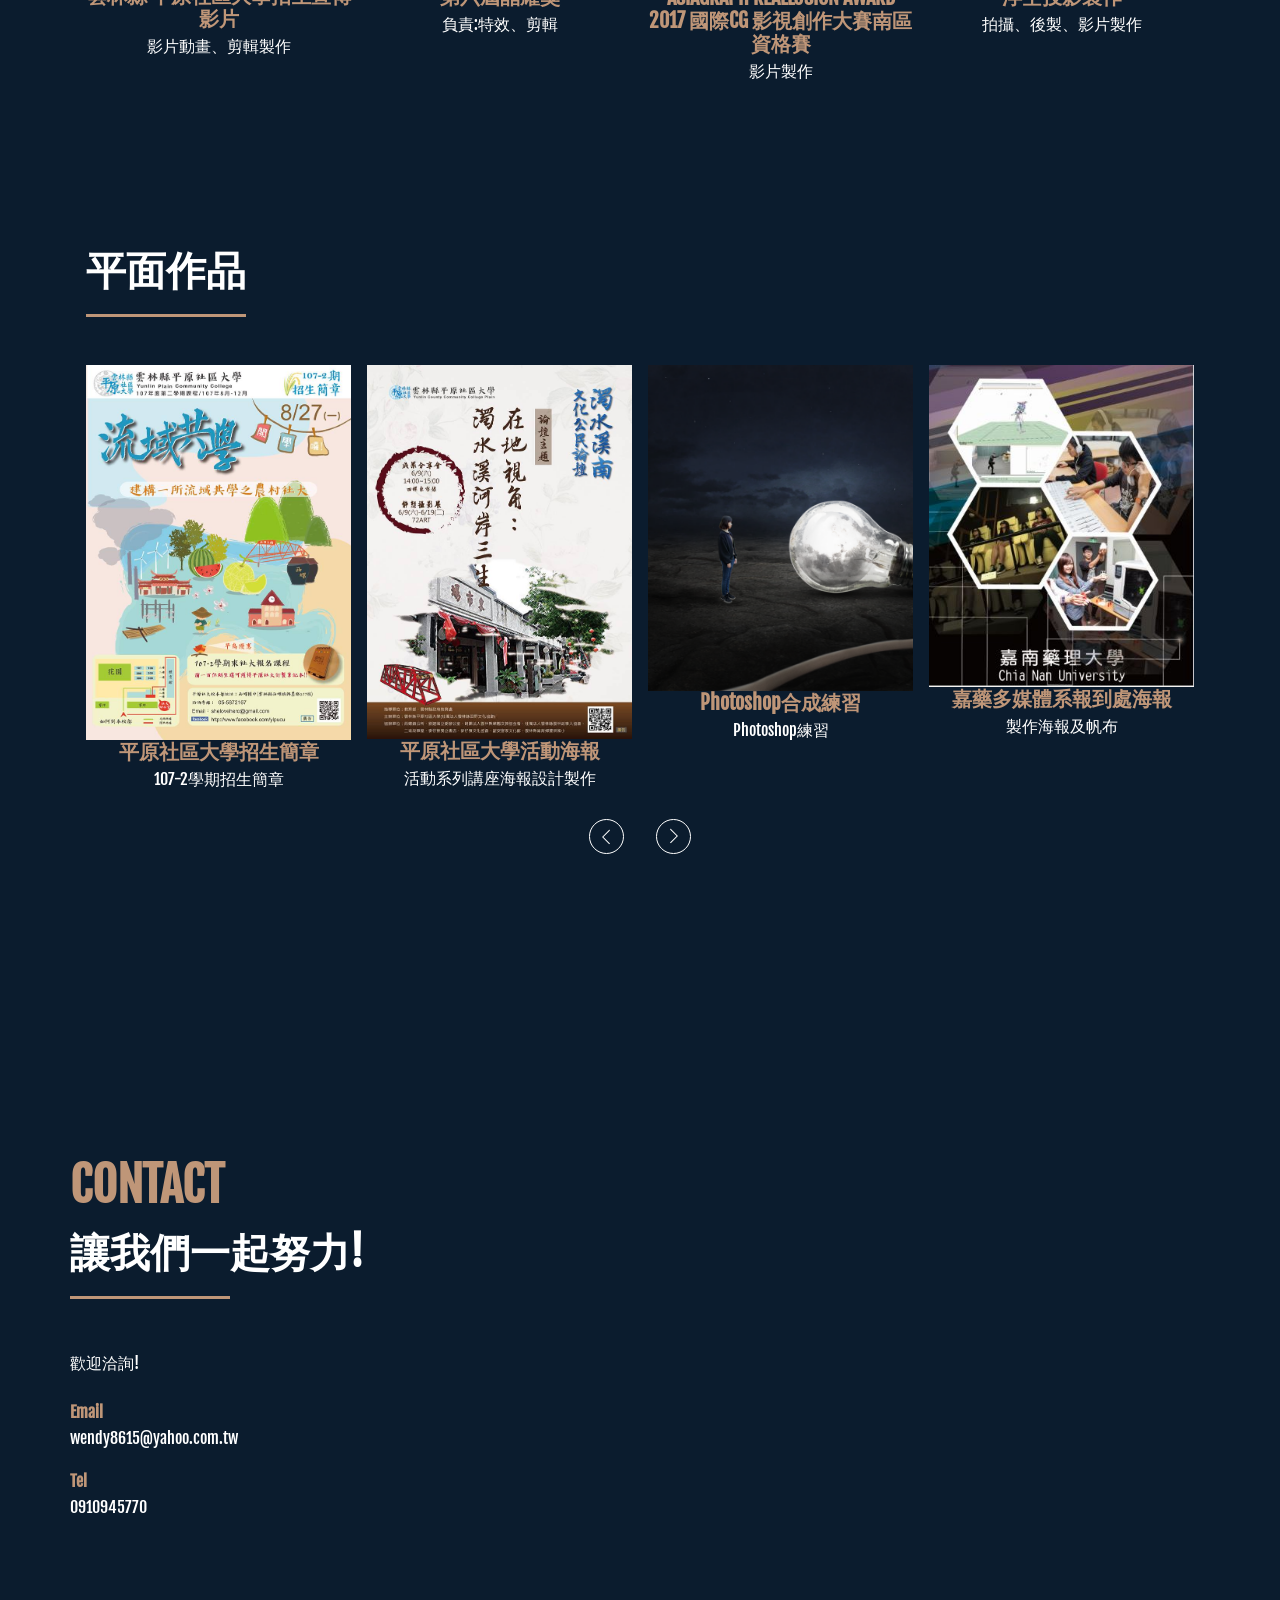
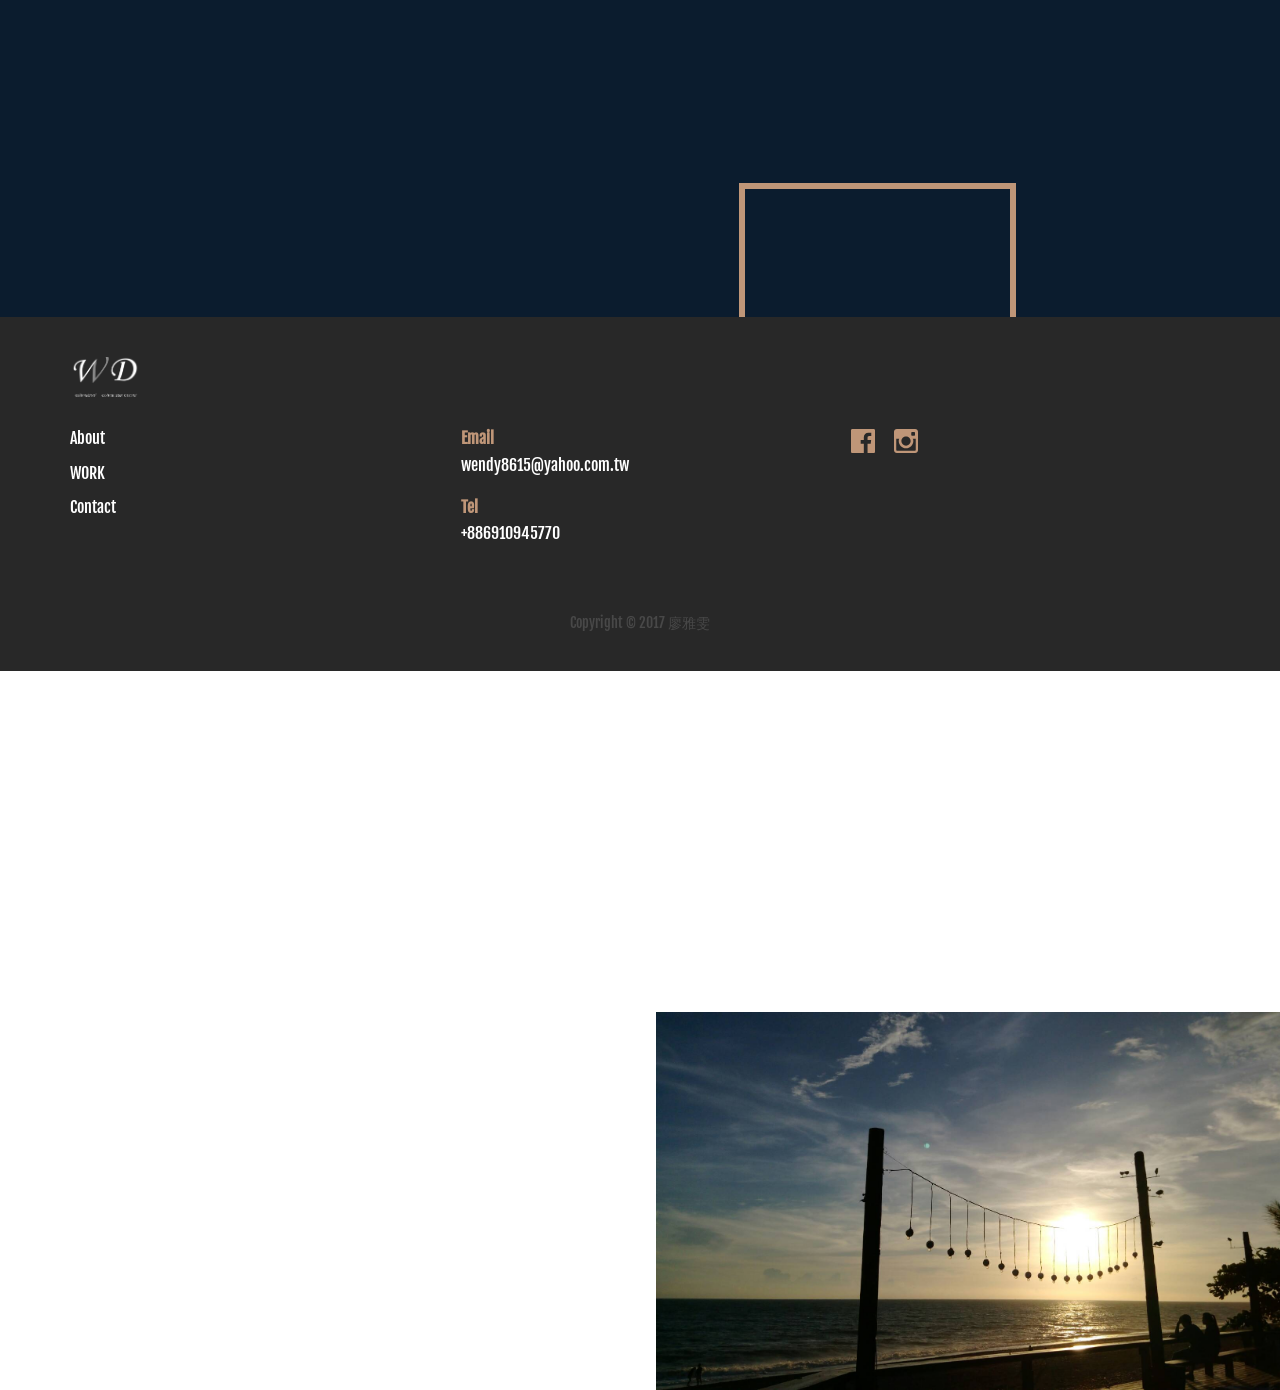
==== commit 02018aad: "updata0812 updata0812" ====
--- a/index.html
+++ b/index.html
@@ -27,7 +27,7 @@
 				<div id="overlay" class="nav navbar-nav popup-nav u-clearfix">
 				<ul class="menu nav-menu">
 					<li><a href="#secondPage" class="menu-item">INTRODUCTION</a></li>
-					<li><a href="#thirdPage" class="menu-item">EXPERIENCE</a></li>
+					
 					<li><a href="#4thpage" class="menu-item">WORKS</a></li>
 					<li><a href="#5thpage" class="menu-item">Contact</a></li>
 				</ul>
@@ -74,17 +74,13 @@
 							<div class="info">
 								<h2 class="info-title">ABOUT</h2>
 								<h3 class="info-subtitle">廖雅雯(Yawen Liao)</h3>
-								<p class="info-text">沒有耀眼閃爍的過去，刻意練習超越幸運。 <br><br>
-								<h3>家鄉 - 雲林縣</h3>
+								<p class="info-text">多元、跨領域的學習，懇請能惠予我一個學習的機會。 <br><br>
+								以下是曾做過的作品!
 								<br><br>
 
 
-<h3>專長 - 編排設計、靜態網頁設計製作、影片剪輯</h3><br>
-<br>
-
-<h3>工具</h3><br><br>
-AI、PS、HTML5、CSS、SASS...等						
-</p>
+
+
 
 							</div>
 
@@ -107,7 +103,7 @@
 			</div>
 		<!--End-->
 		<!--service-->
-			<div class="section" data-anchor="thirdPage">
+		<!--	<div class="section" data-anchor="thirdPage">
 			<div class="section-inner">
 				<div class="container-fluid">
 					<div class="row">
@@ -144,6 +140,7 @@
 				</div>
 			</div>
 			</div>
+			-->
 			<!--End-->
 			<!--WORK-->
 			<div class="section" data-anchor="4thpage">
@@ -296,6 +293,17 @@
 						<div class="thumbnails owl-carousel">
 							<div class="thumbnail">
 								
+								<a data-fancybox data-type="iframe" class="fancybox" href="https://www.youtube.com/embed/9F-xxjjPUgU">
+									<img class="image" src="img/video004.png" alt="">
+								</a>
+									<h5 class="thumbnail-title">雲林縣 平原社區大學招生宣傳影片</h5>
+								
+								
+								<p class="thumbnail-text">影片動畫、剪輯製作
+								</p>
+							</div>
+							<div class="thumbnail">
+								
 								<a data-fancybox data-type="iframe" class="fancybox" href="https://www.youtube.com/embed/nZk66R0YNC4">
 									<img class="image" src="img/video001.png" alt="">
 								</a>
@@ -341,6 +349,25 @@
 							<h3 class="info-subtitle">平面作品</h3>
 						</div>
 						<div class="thumbnails owl-carousel">
+							<div class="thumbnail">
+								<a href="img/DS/Brochure.jpg" data-fancybox="group1" class="gallery__item">
+									<img class="image" src="img/DS/Brochure.jpg" alt="">
+								</a>
+									<h5 class="thumbnail-title">平原社區大學招生簡章</h5>
+								
+								
+								<p class="thumbnail-text">107-2學期招生簡章</p>
+							</div>
+
+							<div class="thumbnail">
+								<a href="img/DS/Creekposter.jpg" data-fancybox="group1" class="gallery__item">
+									<img class="image" src="img/DS/Creekposter.jpg" alt="">
+								</a>
+									<h5 class="thumbnail-title">平原社區大學活動海報</h5>
+								
+								
+								<p class="thumbnail-text">活動系列講座海報設計製作</p>
+							</div>
 							<div class="thumbnail">
 								<a href="img/DS/燈泡.png" data-fancybox="group1" class="gallery__item">
 									<img class="image" src="img/DS/燈泡s.png" alt="">
@@ -440,7 +467,7 @@
 									
 								</div>
 								</div>
-							<img class="image rellax " data-rellax-speed="7" src="img/contact.png" alt="" >
+							<img class="image rellax " data-rellax-speed="7" src="img/contact.jpg" alt="" >
 							</div>
 						</div>
 					</div>
@@ -458,7 +485,7 @@
 						<div class="col-xs-6 col-sm-4">
 							<ul class="list">
 								<li><a href="#secondPage" class="list-link">About</a></li>
-								<li><a href="#thirdPage" class="list-link">EXPERIENCE</a></li>
+								
 								<li><a href="#4thpage" class="list-link">WORK</a></li>
 								<li><a href="#5thpage" class="list-link">Contact</a></li>
 							</ul>
@@ -498,13 +525,7 @@
 
 
 		</div>
-		<ul id="js-menu" class="side-nav">
-			<li data-menuanchor="firstPage" class="active"><a class="side-nav-item" href="#firstPage"><span>W</span></a></li>
-			<li data-menuanchor="secondPage"><a class="side-nav-item" href="#secondPage"><span>E</span></a></li>
-			<li data-menuanchor="thirdPage"><a class="side-nav-item" href="#thirdPage"><span>N</span></a></li>
-			<li data-menuanchor="4thpage"><a class="side-nav-item" href="#4thpage"><span>D</span></a></li>
-			<li data-menuanchor="5thpage"><a class="side-nav-item" href="#5thpage"><span>Y</span></a></li>
-		</ul>
+		
 	</div>
 	<!--JS-->
 	<script src="https://code.jquery.com/jquery-3.2.1.min.js"></script>
--- a/css/style.css
+++ b/css/style.css
@@ -498,7 +498,7 @@
 	/*border: solid 1px #fff;*/
 }
 .parallax-container .image{
-	width: 100%;
+	width: 120%;
 	display: block;
 	
 	
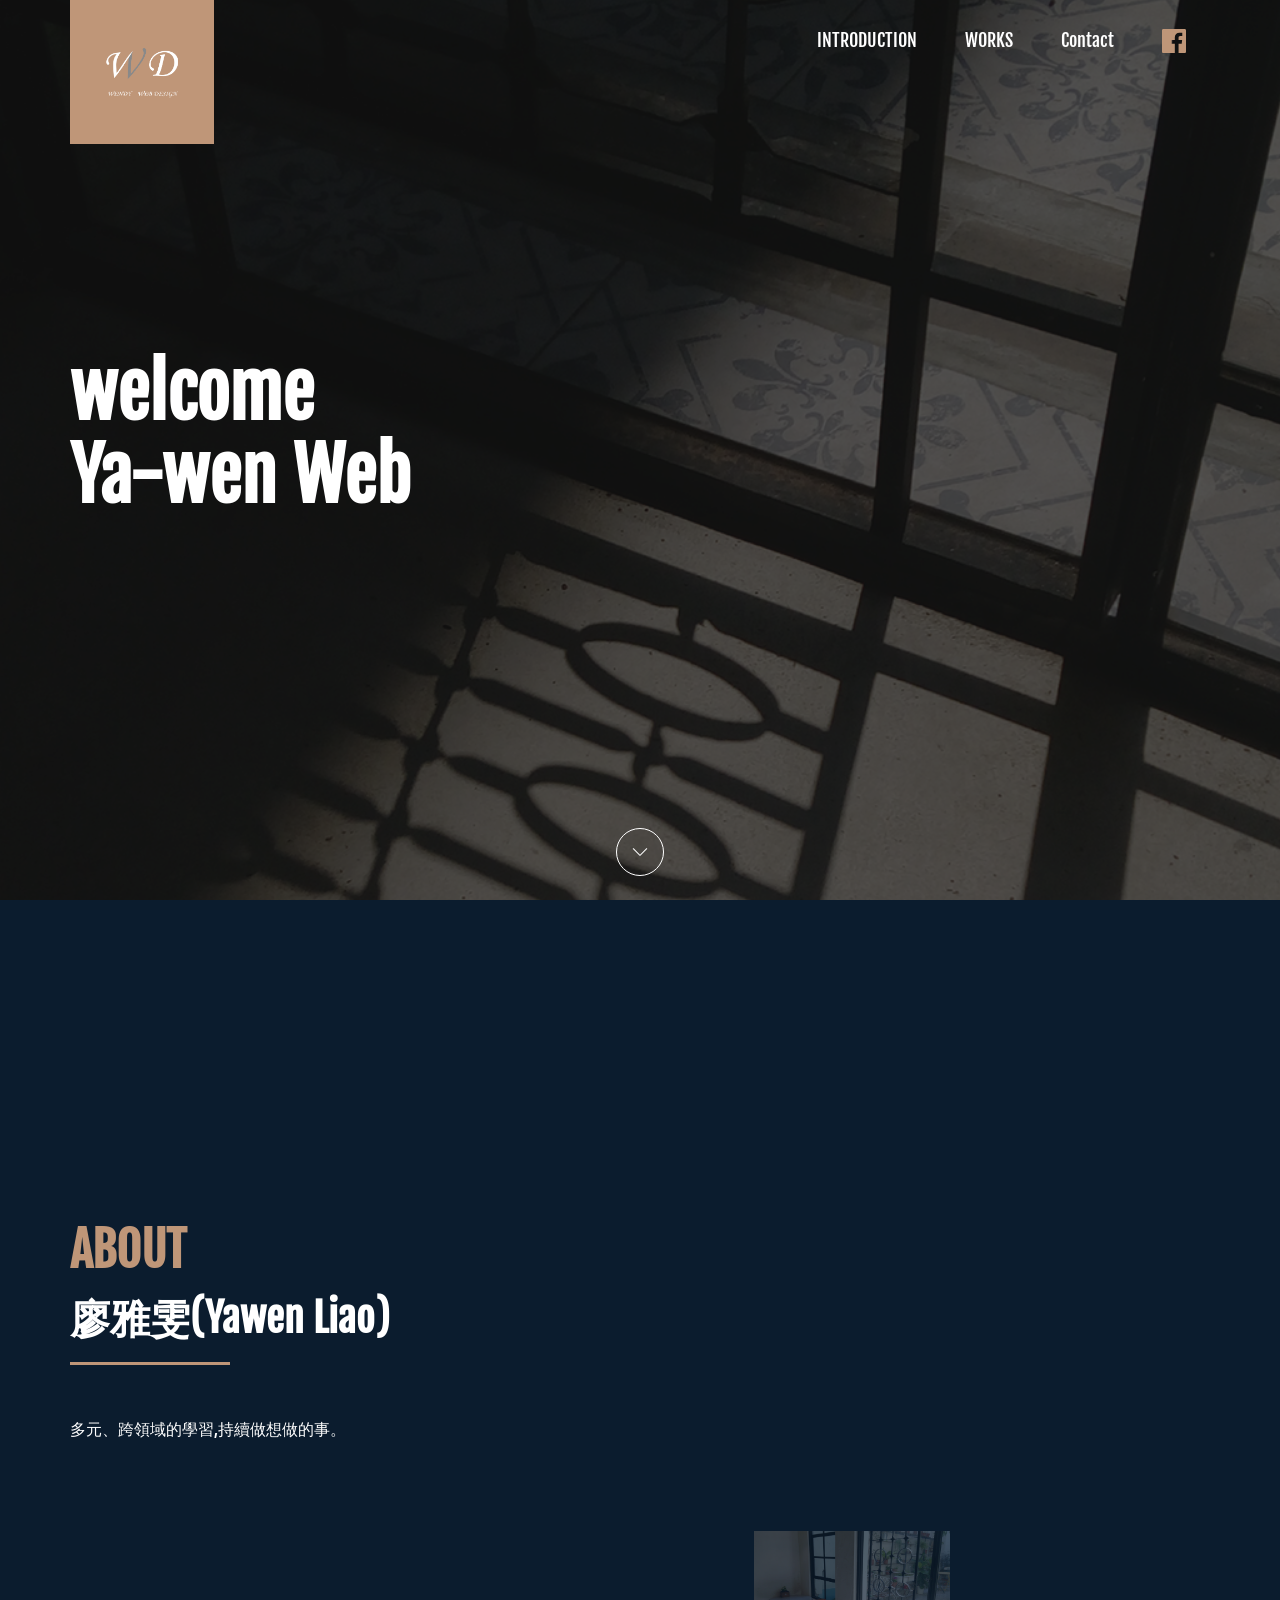
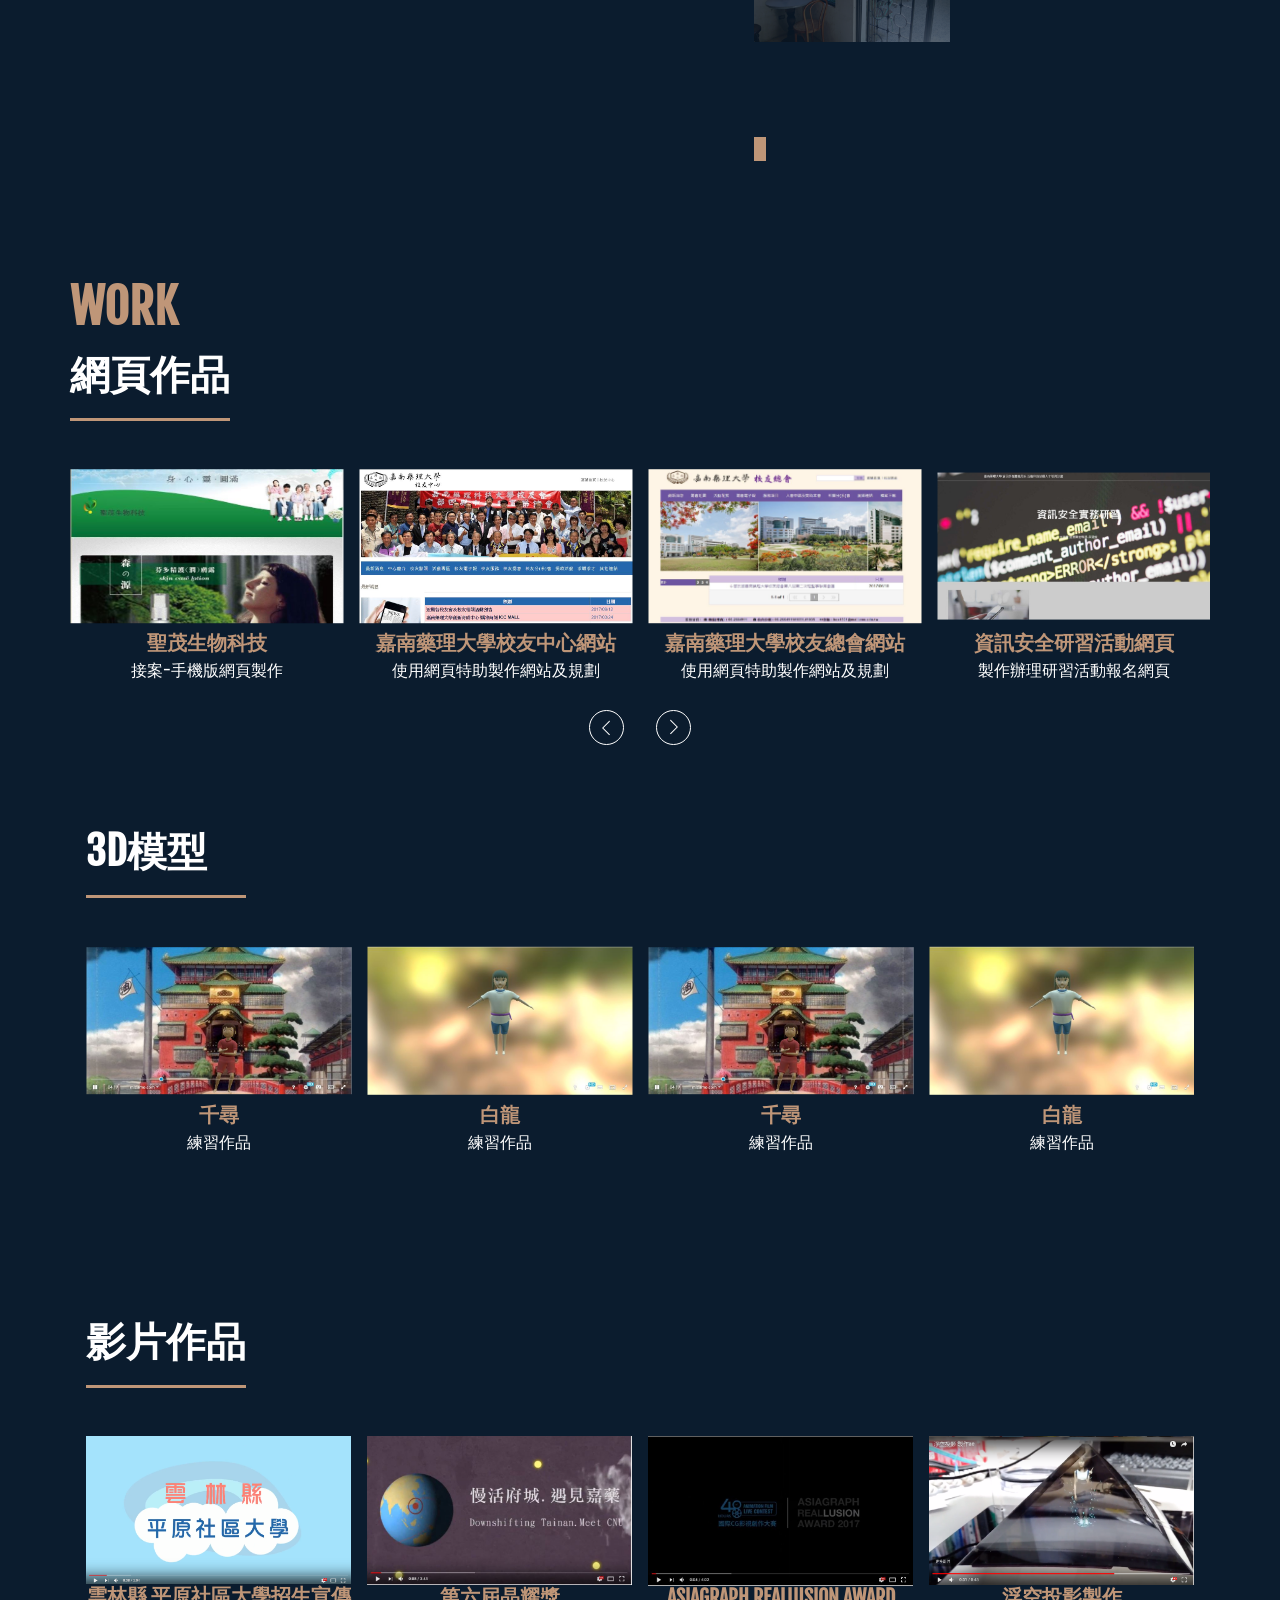
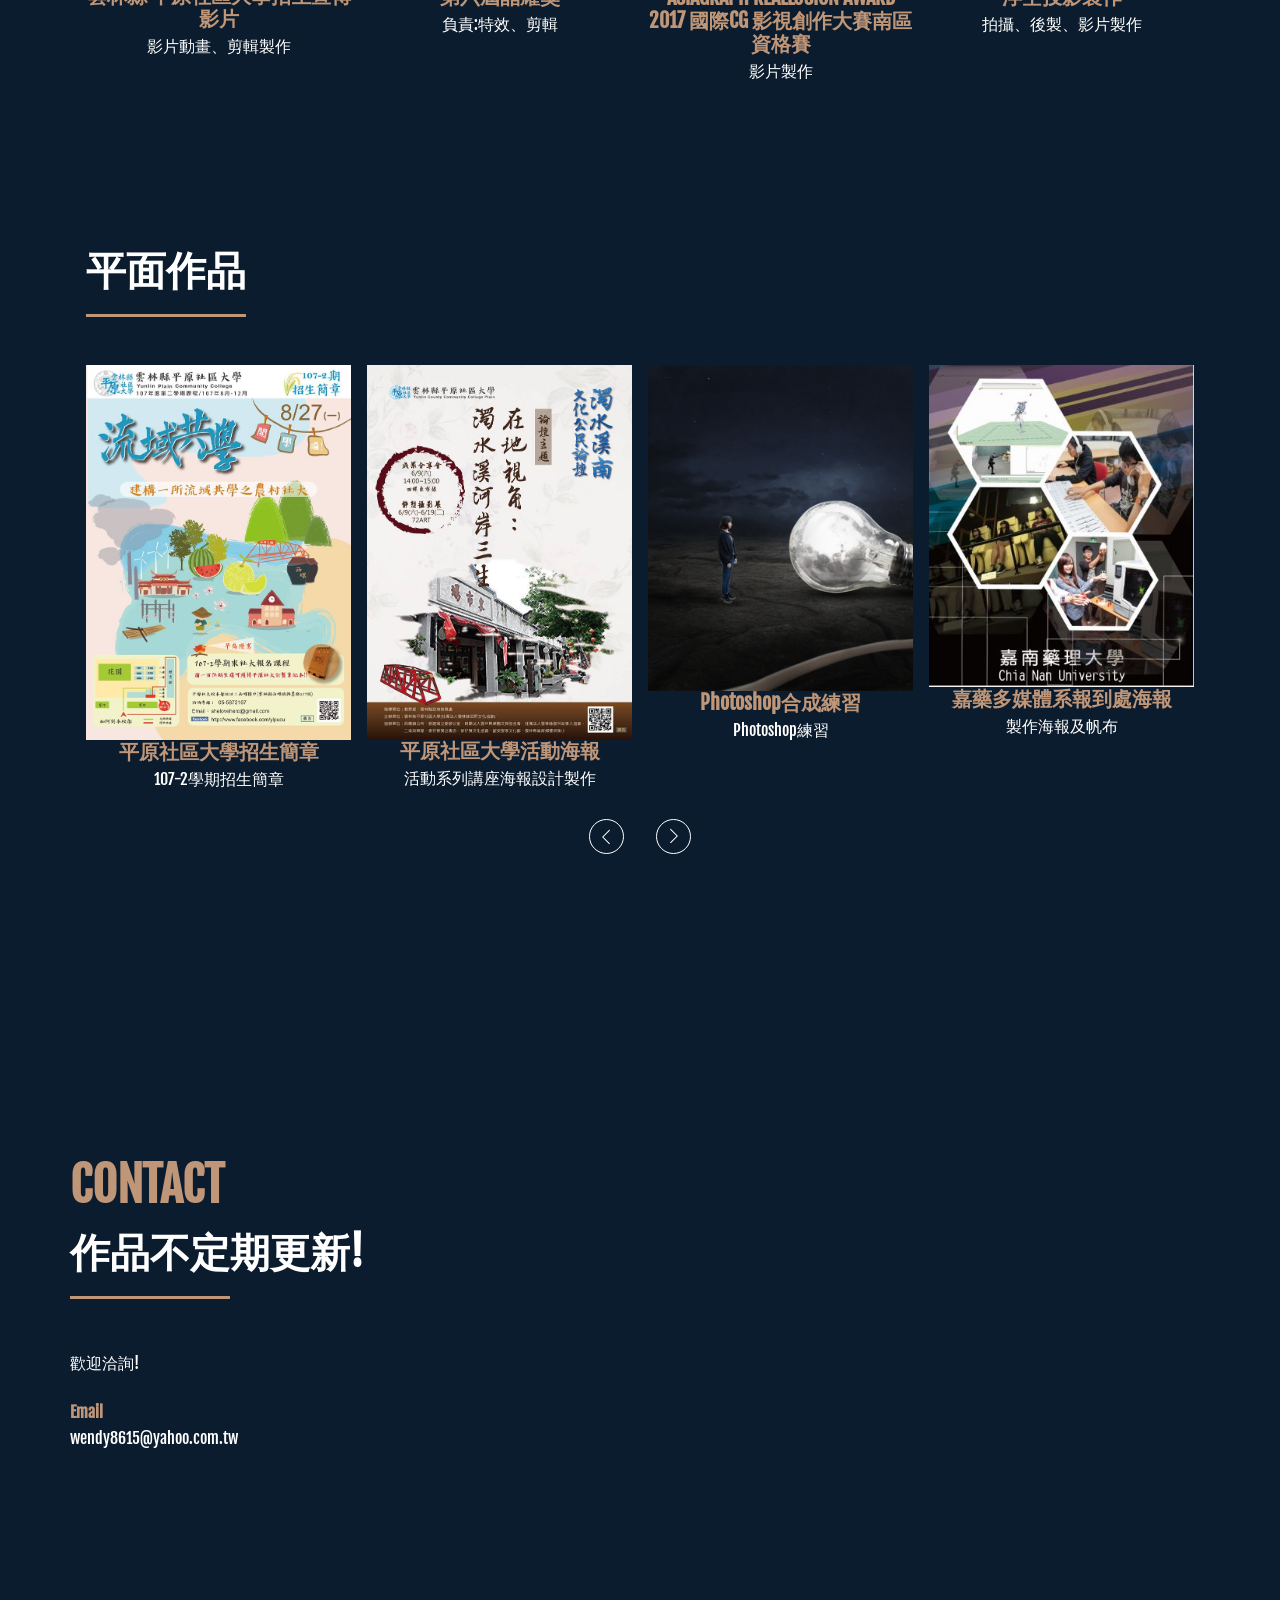
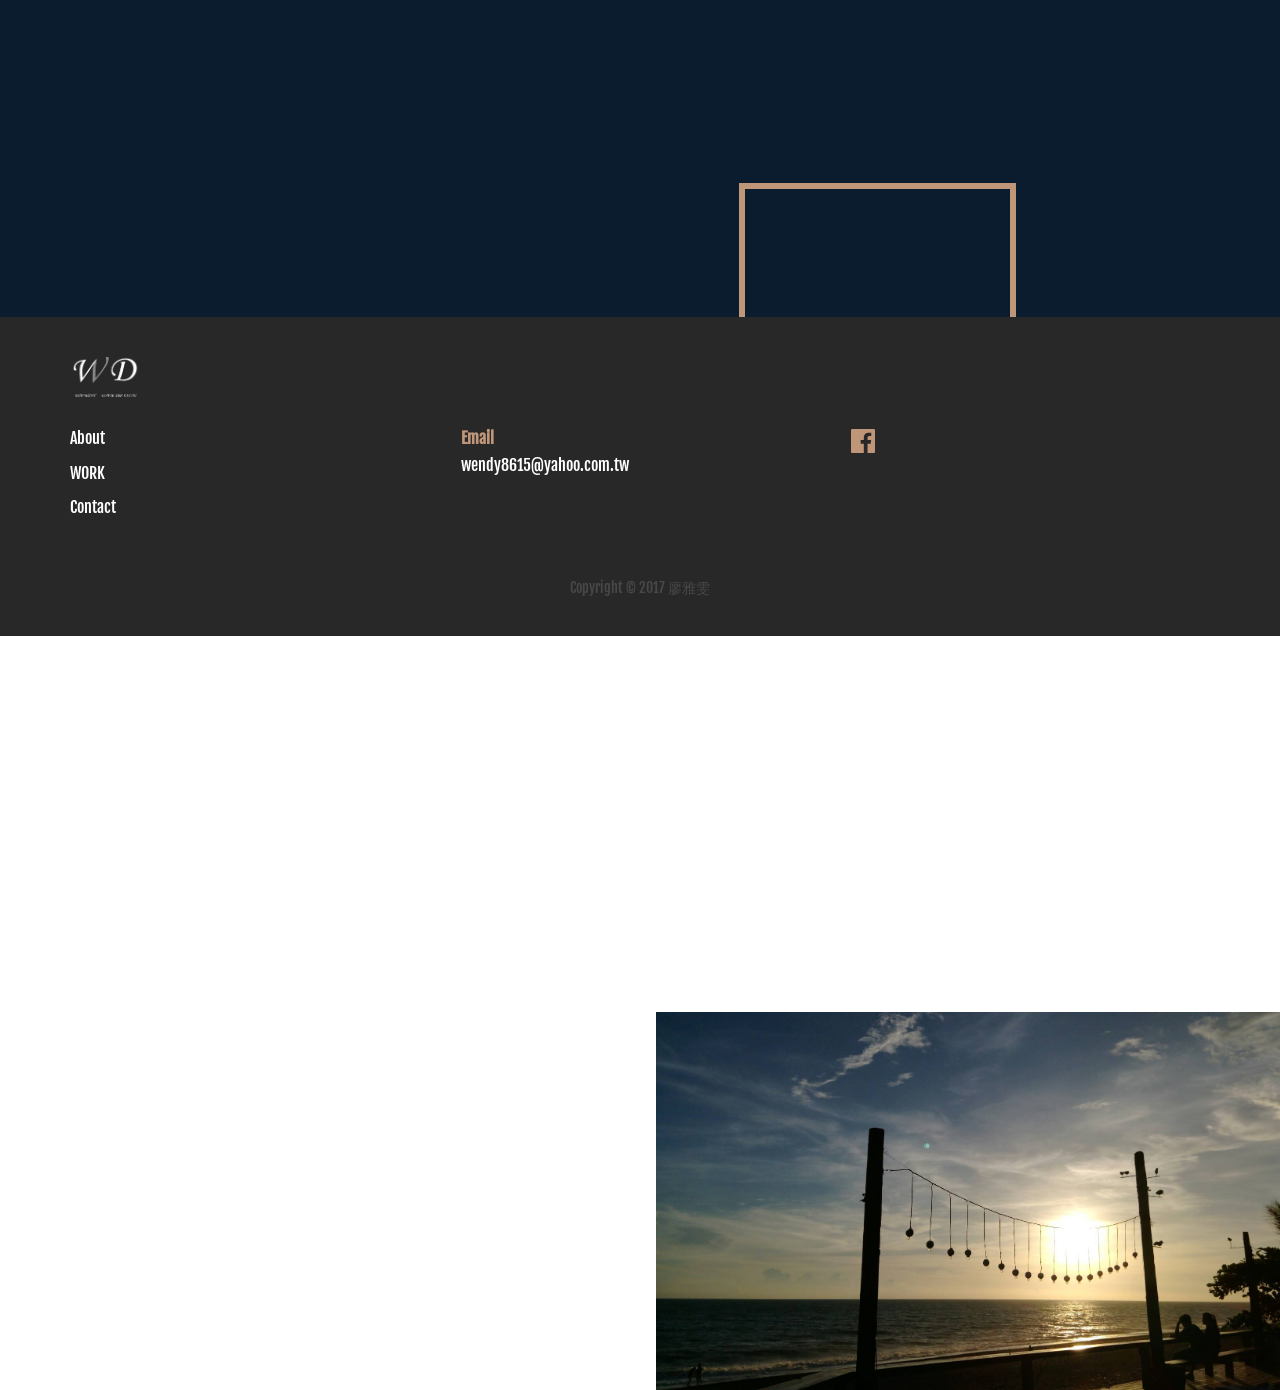
==== commit e7b46750: "0921" ====
--- a/index.html
+++ b/index.html
@@ -35,9 +35,7 @@
 					<a href="https://www.facebook.com/Designers1991/" class="icon-btn">
 						<i class="icon icon-fb"></i>
 					</a
-					><a href="https://www.instagram.com/yawen.1991/" class="icon-btn">
-						<i class="icon icon-ig"></i>
-					</a>
+					>
 				</div>
 				<a href="#!"" class="popup-close">
 					<span></span>
@@ -74,10 +72,9 @@
 							<div class="info">
 								<h2 class="info-title">ABOUT</h2>
 								<h3 class="info-subtitle">廖雅雯(Yawen Liao)</h3>
-								<p class="info-text">多元、跨領域的學習，懇請能惠予我一個學習的機會。 <br><br>
-								以下是曾做過的作品!
-								<br><br>
-
+								<p class="info-text">多元、跨領域的學習,持續做想做的事。 <br><br>
+								
+								
 
 
 
@@ -441,7 +438,7 @@
 						<div class="col-sm-6">
 							<div class="info">
 							<h2 class="info-title">CONTACT</h2>
-							<h3 class="info-subtitle">讓我們一起努力!</h3>
+							<h3 class="info-subtitle">作品不定期更新!</h3>
 							<p class="info-text">
 								歡迎洽詢!
 							</p>
@@ -452,10 +449,7 @@
 									<h5 class="contact-label">Email</h5>
 									<a href="#" class="contact-link">wendy8615@yahoo.com.tw</a>
 								</div>
-								<div class="contact-item">
-									<h5 class="contact-label">Tel</h5>
-									<a href="#" class="contact-link">0910945770</a>
-								</div>
+								
 								
 							</div>
 						
@@ -499,8 +493,7 @@
 							</div>
 							
 							<div class="contact-item">
-								<h5 class="contact-label">Tel</h5>
-								<a href="#" class="contact-link">+886910945770</a>
+								
 							</div>
 						</div>
 						</div>
@@ -509,9 +502,7 @@
 								<a href="https://www.facebook.com/Designers1991/" class="icon-btn">
 									<i class="icon icon-fb"></i>
 								</a>
-								<a href="https://www.instagram.com/yawen.1991/" class="icon-btn">
-									<i class="icon icon-ig"></i>
-								</a>
+								
 							</div>
 						</div>
 					</div>
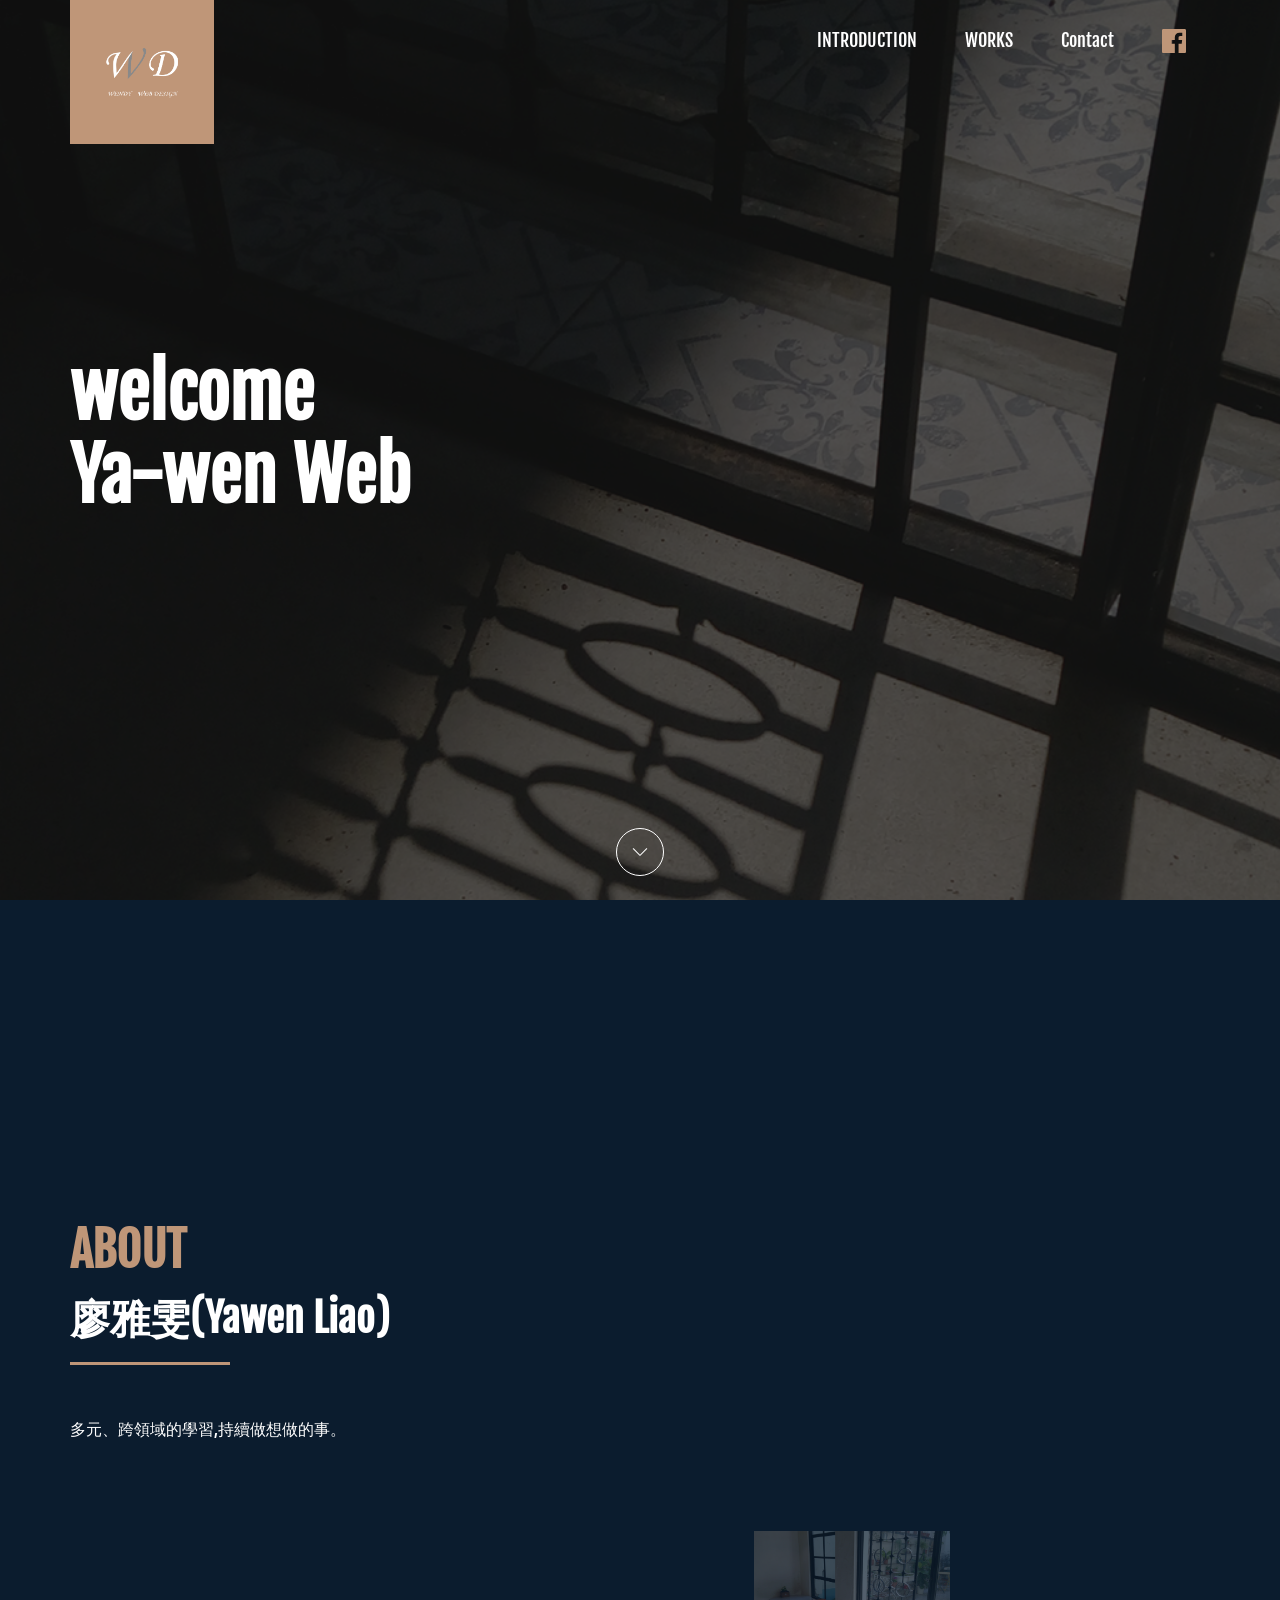
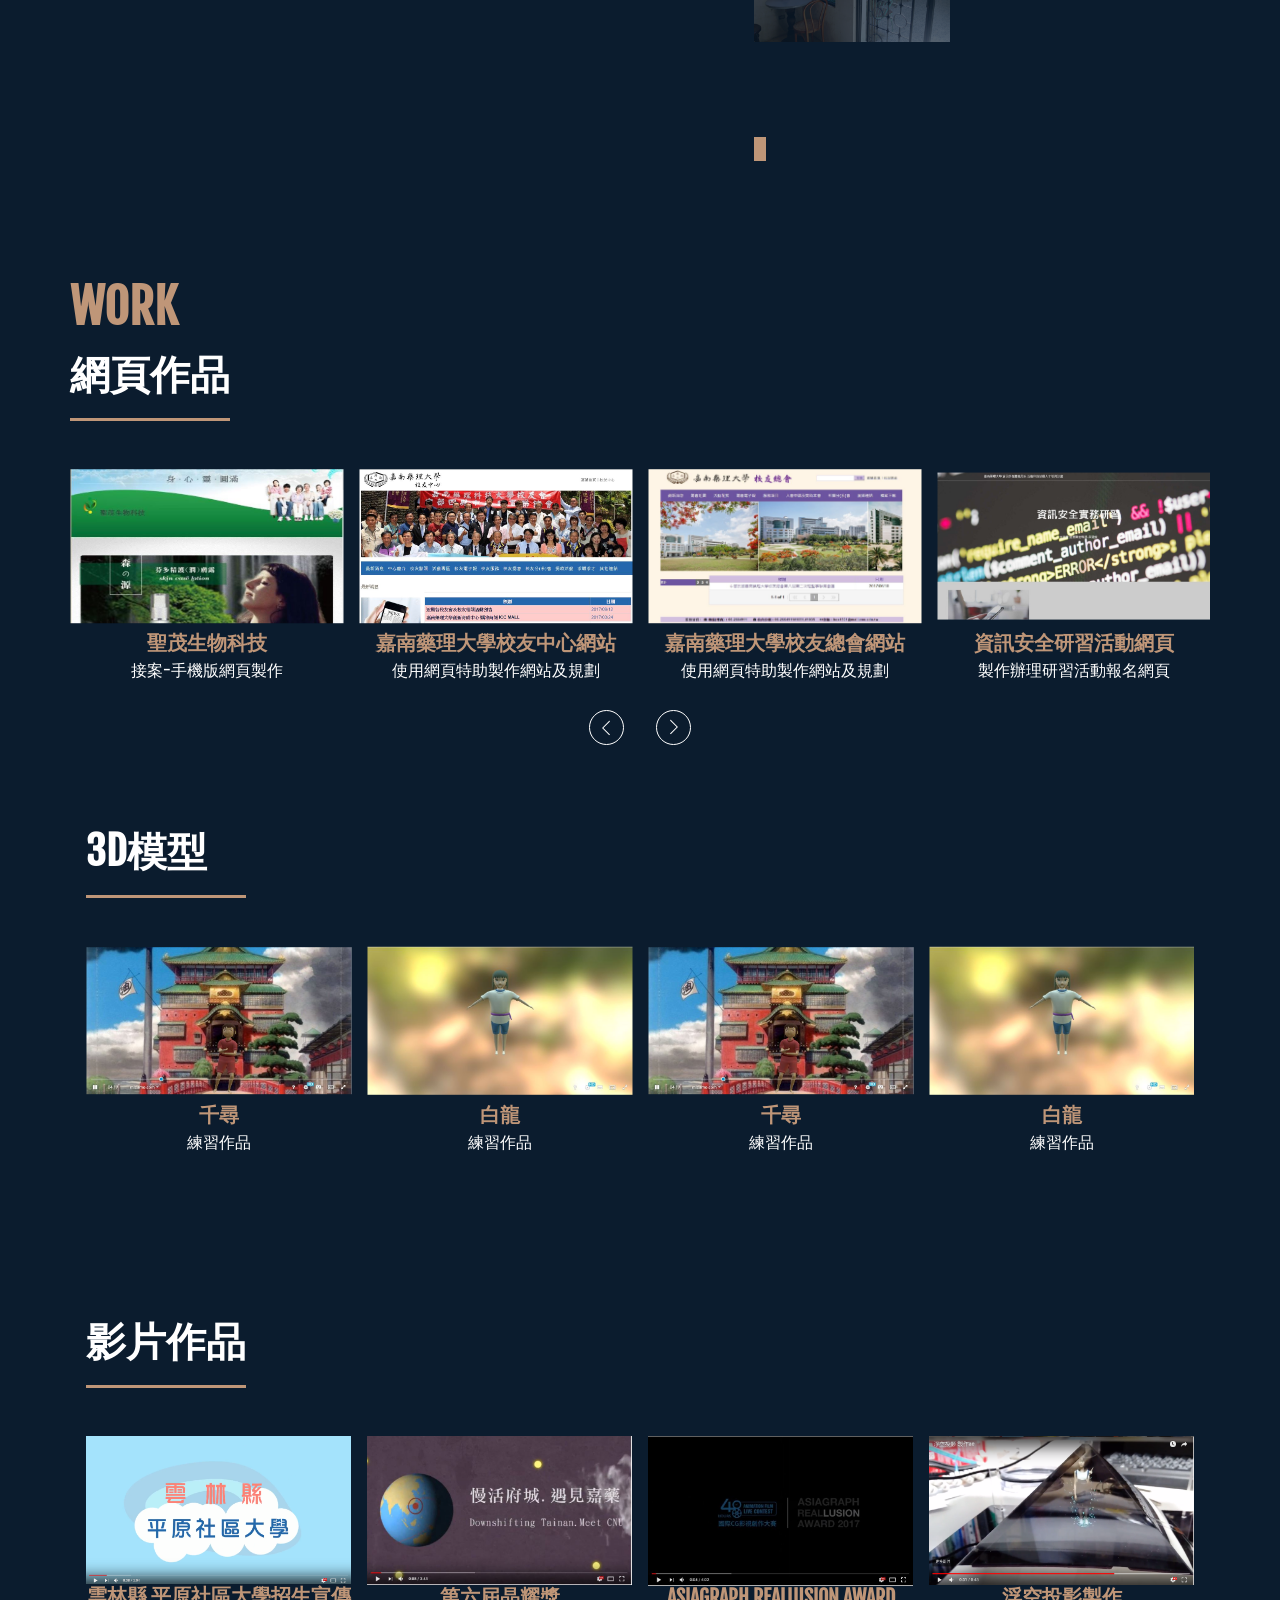
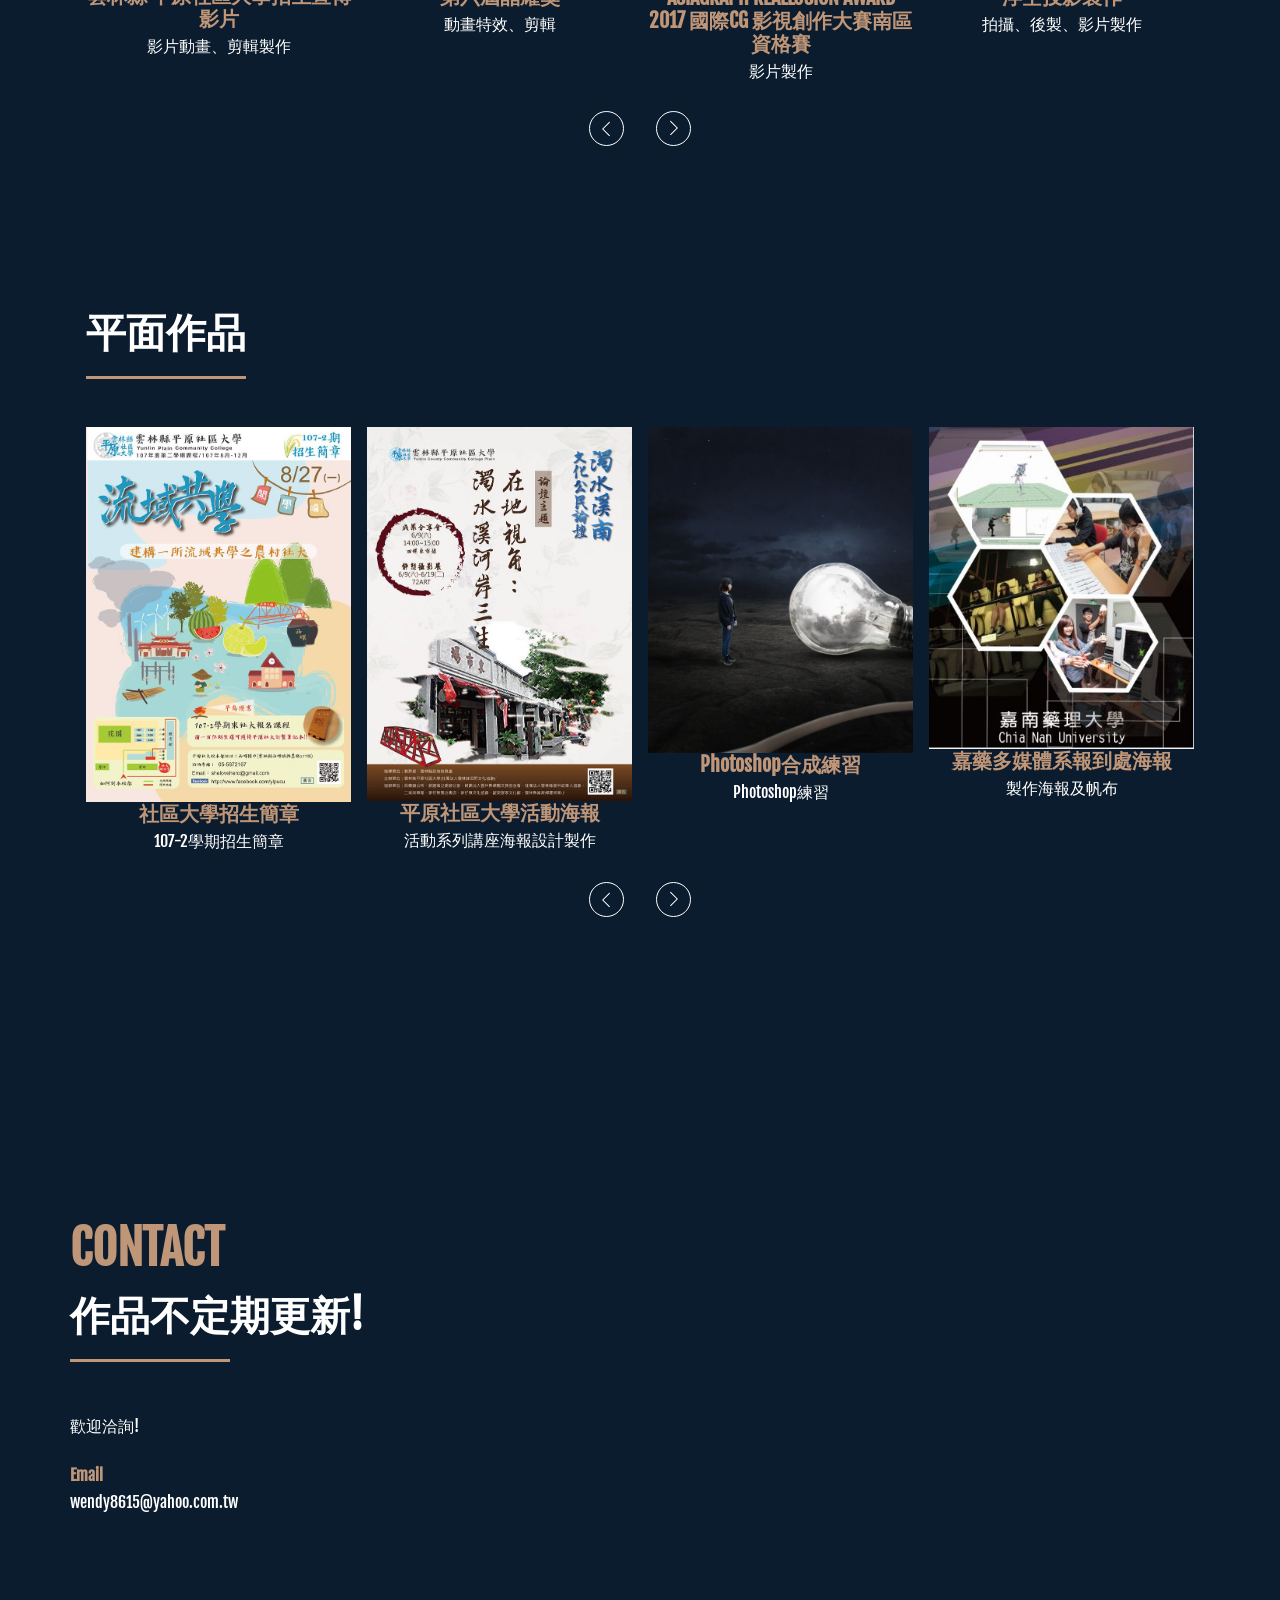
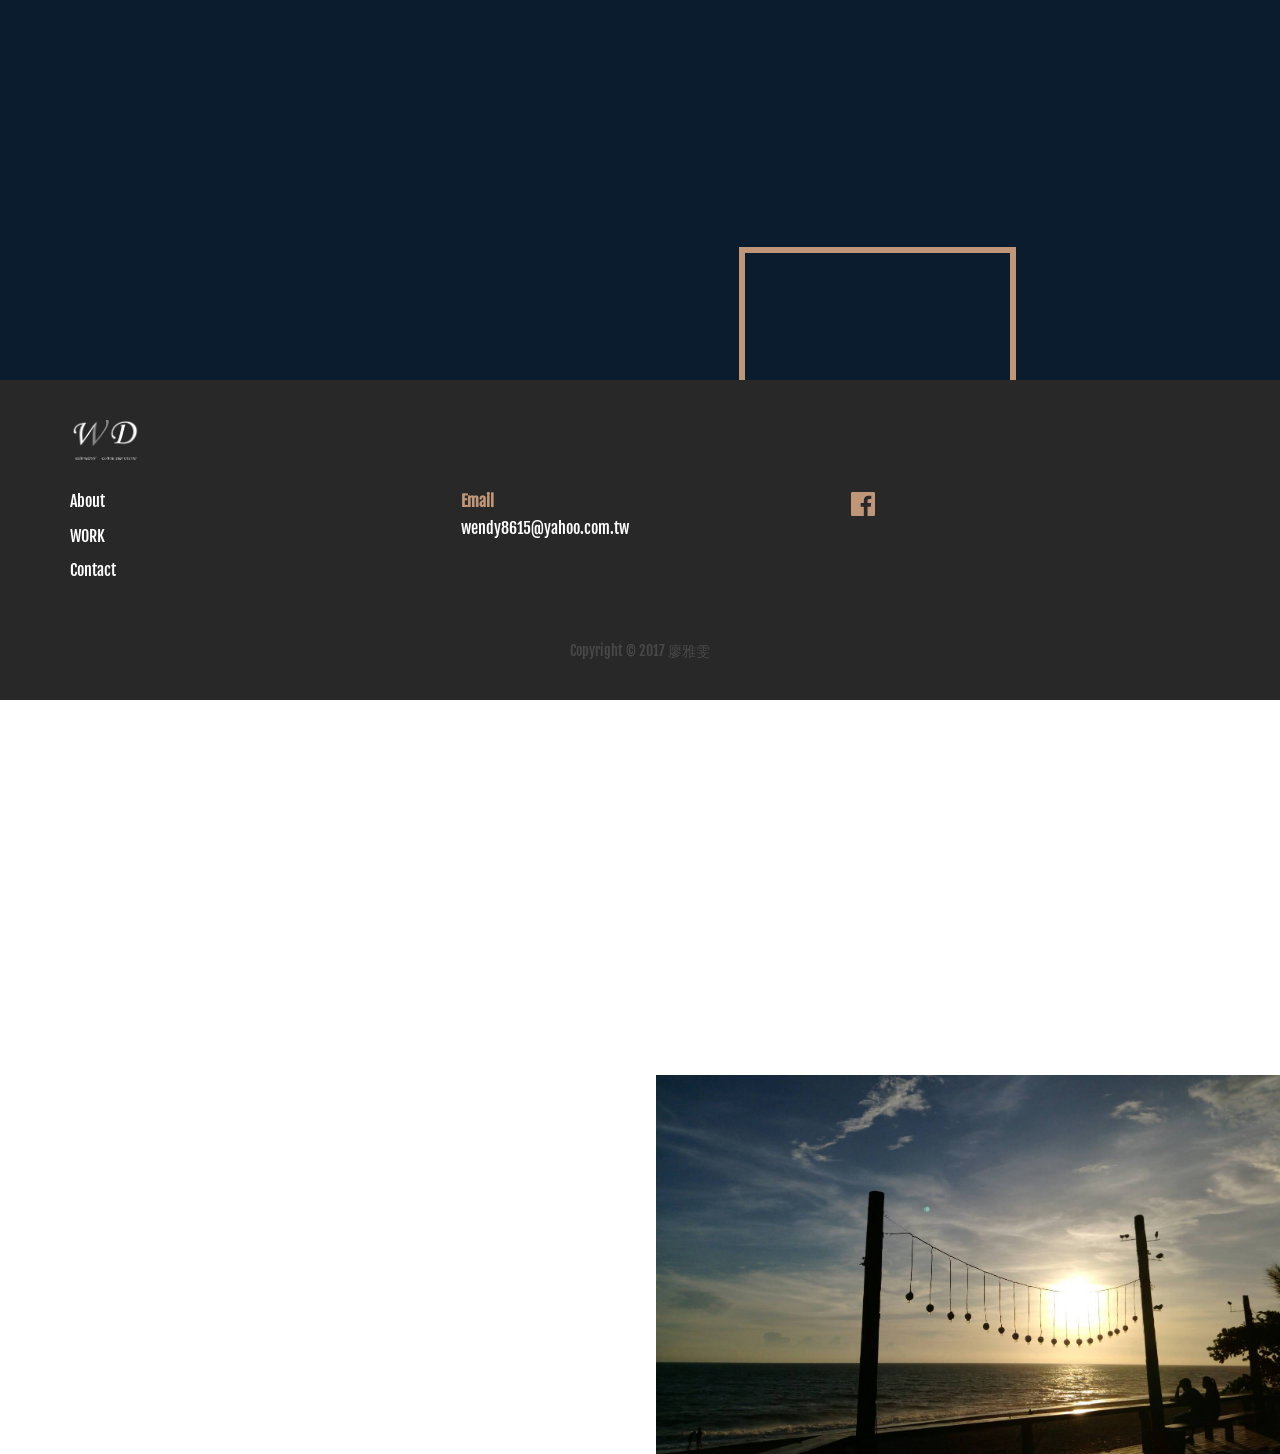
==== commit 43346fc2: "2020-0204 更新新作品" ====
--- a/index.html
+++ b/index.html
@@ -109,12 +109,7 @@
 								<h2 class="info-title">EXPERIENCE</h2>
 								<h2 class="info-subtitle">經歷</h2>
 								<p class="info-text">
-								<h2>．2013-2014 捷雷科技-行政人員</h2>
-								<br>
-								
-								<br>
-								<br>
-								<h2>．2014-2017 嘉南藥理大學-計畫專任技術員</h2>
+								
 
 <br>
 <br>
@@ -307,7 +302,7 @@
 									<h5 class="thumbnail-title">第六屆晶耀獎</h5>
 								
 								
-								<p class="thumbnail-text">負責:特效、剪輯
+								<p class="thumbnail-text">動畫特效、剪輯
 								</p>
 							</div>
 							<div class="thumbnail">
@@ -332,7 +327,29 @@
 								<p class="thumbnail-text">拍攝、後製、影片製作
 								</p>
 							</div>
-	
+
+							<div class="thumbnail">
+								<a data-fancybox data-type="iframe" class="fancybox" href="https://www.youtube.com/watch?v=g07nKpxzpi8">
+									<img class="image" src="img/video005.png" alt="">
+								</a>
+									
+								<h5 class="thumbnail-title">社大教材製作-濁水溪母親河</h5>
+								
+								
+								<p class="thumbnail-text">拍攝、後製、動畫、影片製作
+								</p>
+							</div>
+							<div class="thumbnail">
+								<a data-fancybox data-type="iframe" class="fancybox" href="https://www.youtube.com/watch?v=g07nKpxzpi8">
+									<img class="image" src="img/video006.png" alt="">
+								</a>
+									
+								<h5 class="thumbnail-title">社大教材製作-幸福台灣說二崙</h5>
+								
+								
+								<p class="thumbnail-text">拍攝、後製、動畫、影片製作
+								</p>
+							</div>
 						</div>
        
         			</div>	
@@ -350,7 +367,7 @@
 								<a href="img/DS/Brochure.jpg" data-fancybox="group1" class="gallery__item">
 									<img class="image" src="img/DS/Brochure.jpg" alt="">
 								</a>
-									<h5 class="thumbnail-title">平原社區大學招生簡章</h5>
+									<h5 class="thumbnail-title">社區大學招生簡章</h5>
 								
 								
 								<p class="thumbnail-text">107-2學期招生簡章</p>
@@ -410,16 +427,62 @@
 								
 								<p class="thumbnail-text">製作DM 反面</p>
 							</div>
-							<div class="thumbnail">
-								<a href="img/DS/平面2D.jpg" data-fancybox="group1" class="gallery__item">
-									<img class="image" src="img/DS/平面.jpg" alt="">
-								</a>
-									<h5 class="thumbnail-title">台南在嘉藥</h5>
-								
-								
-								<p class="thumbnail-text">製作海報</p>
-							</div>
 							
+							<div class="thumbnail">
+								<a href="img/DS/109-1簡章.png" data-fancybox="group1" class="gallery__item">
+									<img class="image" src="img/DS/109-1簡章s.png" alt="">
+								</a>
+									<h5 class="thumbnail-title">社區大學招生簡章</h5>
+								
+								
+								<p class="thumbnail-text">109-1學期招生簡章</p>
+							</div>
+							<div class="thumbnail">
+								<a href="img/DS/108-1參與周.jpg" data-fancybox="group1" class="gallery__item">
+									<img class="image" src="img/DS/108-1參與周s.jpg" alt="">
+								</a>
+									<h5 class="thumbnail-title">社區大學公共參與海報</h5>
+								
+								
+								<p class="thumbnail-text">108-1學期活動海報設計製作</p>
+							</div>
+							<div class="thumbnail">
+								<a href="img/DS/108-2參與周.jpg" data-fancybox="group1" class="gallery__item">
+									<img class="image" src="img/DS/108-2參與周s.jpg" alt="">
+								</a>
+									<h5 class="thumbnail-title">社區大學公共參與海報</h5>
+								
+								
+								<p class="thumbnail-text">108-2學期活動海報設計製作</p>
+							</div>
+							<div class="thumbnail">
+								<a href="img/DS/12年國教.png" data-fancybox="group1" class="gallery__item">
+									<img class="image" src="img/DS/12年國教s.png" alt="">
+								</a>
+									<h5 class="thumbnail-title">社區大學活動海報</h5>
+								
+								
+								<p class="thumbnail-text">12年國教海報設計製作</p>
+							</div>
+							<div class="thumbnail">
+								<a href="img/DS/農村工作坊.png" data-fancybox="group1" class="gallery__item">
+									<img class="image" src="img/DS/農村工作坊s.png" alt="">
+								</a>
+									<h5 class="thumbnail-title">社區大學工作坊海報</h5>
+								
+								
+								<p class="thumbnail-text">幸福農村工作坊海報設計製作</p>
+							</div>
+							<div class="thumbnail">
+								<a href="img/DS/藝起來.jpg" data-fancybox="group1" class="gallery__item">
+									<img class="image" src="img/DS/藝起來s.jpg" alt="">
+								</a>
+									<h5 class="thumbnail-title">社區大學營隊海報</h5>
+								
+								
+								<p class="thumbnail-text">營隊海報設計製作</p>
+							</div>
+
 						</div>
         
         			</div>	
